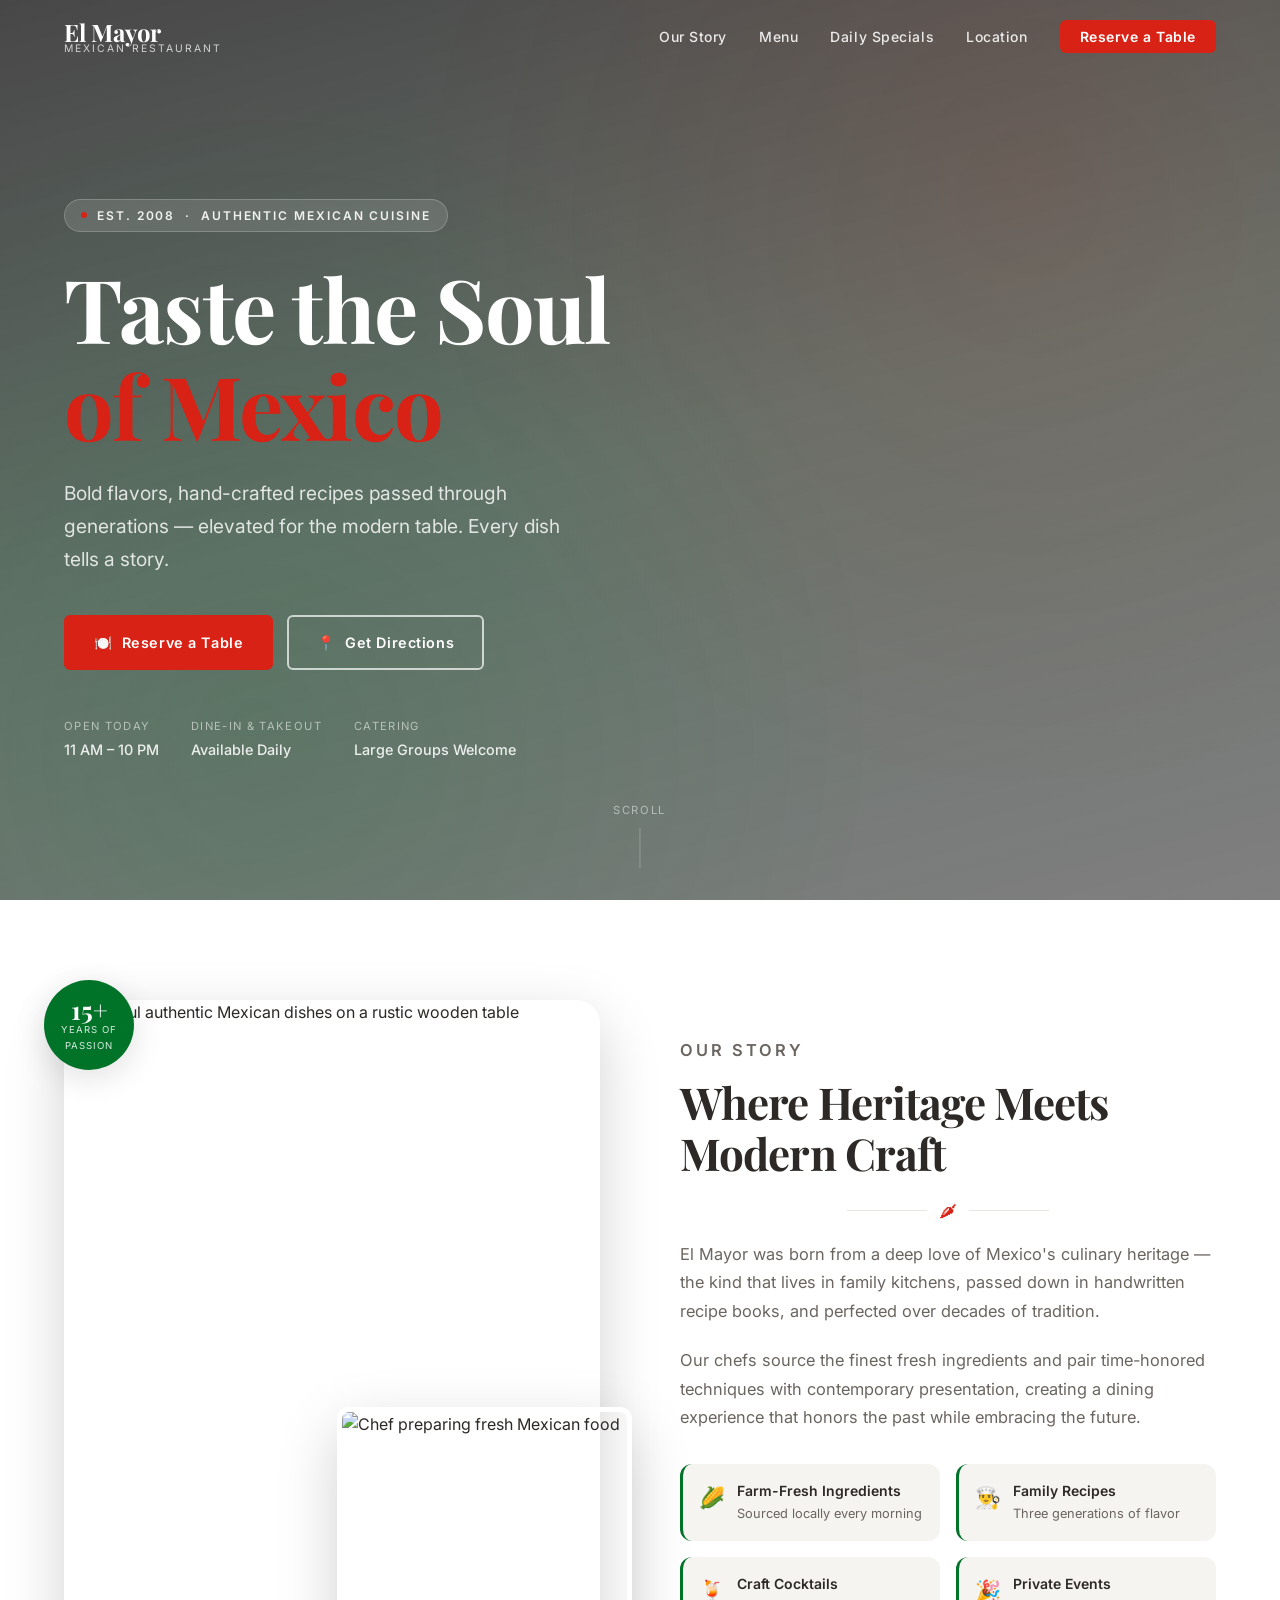
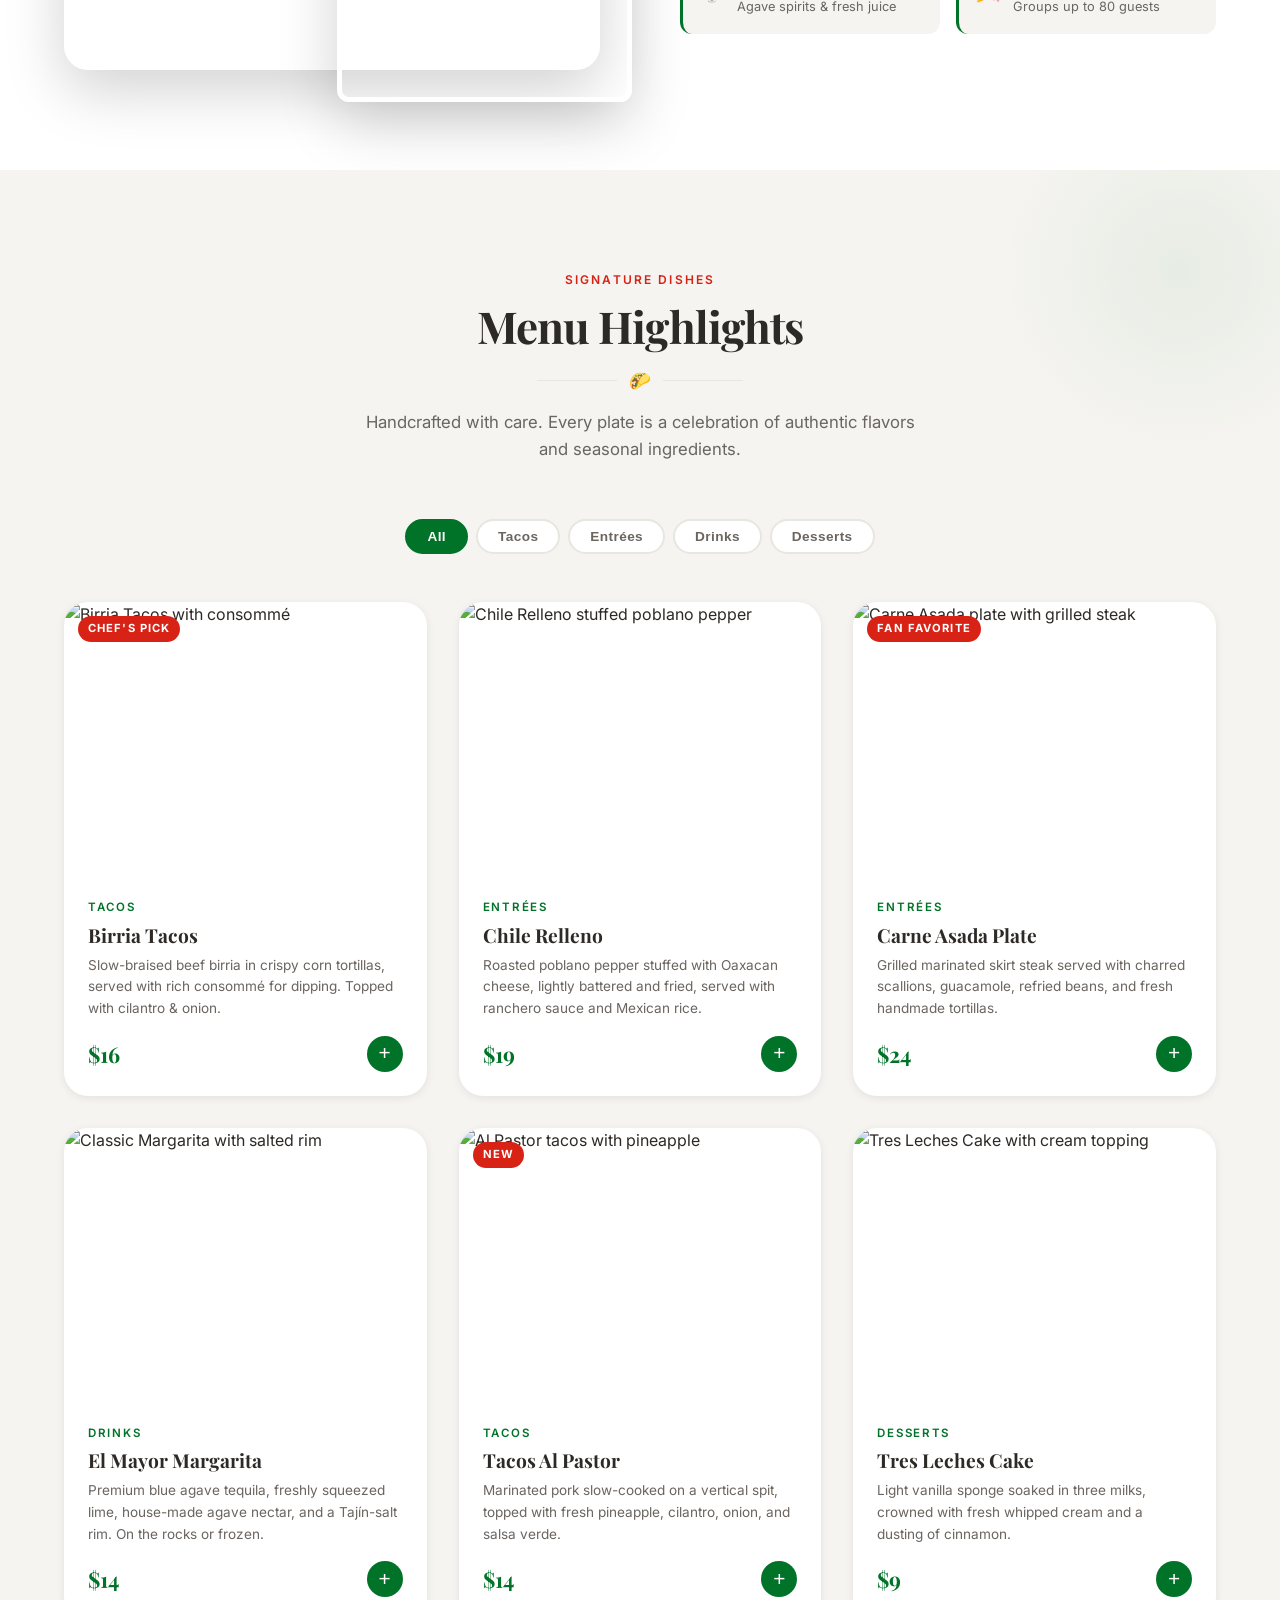
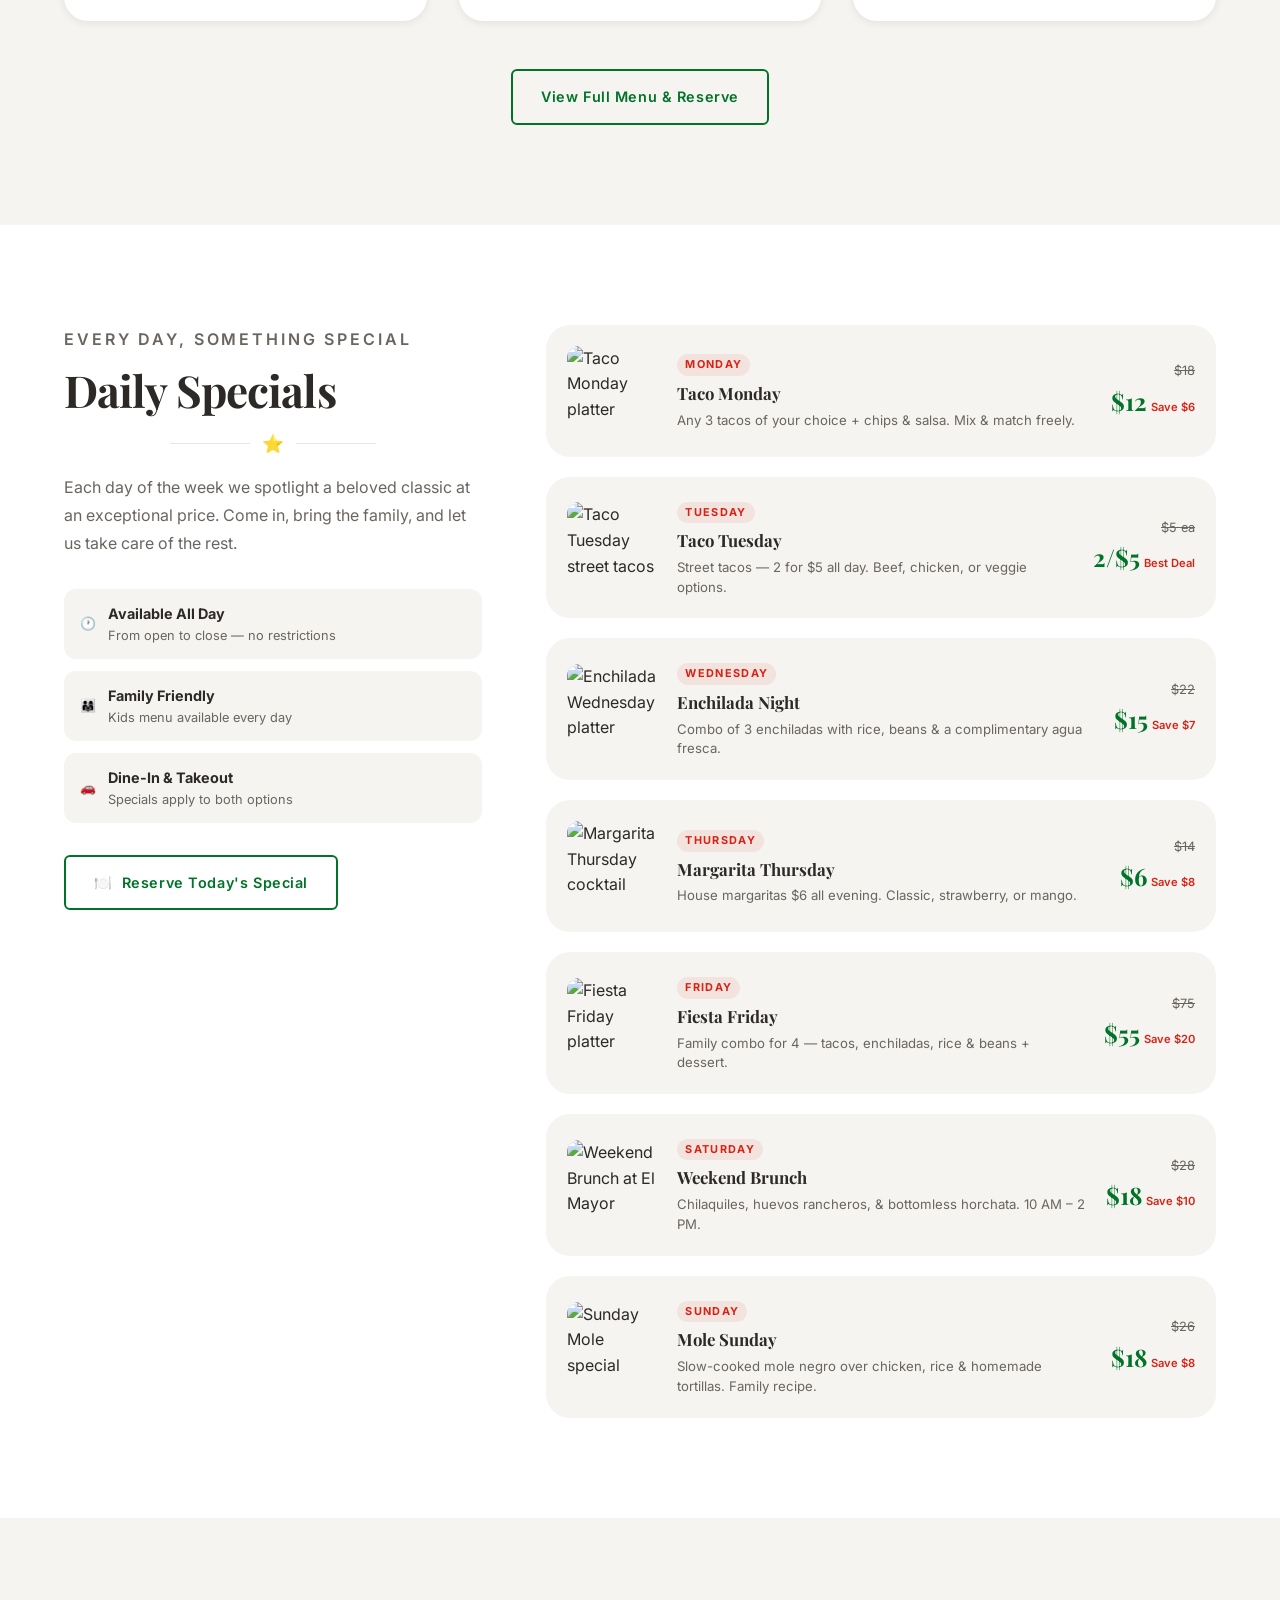
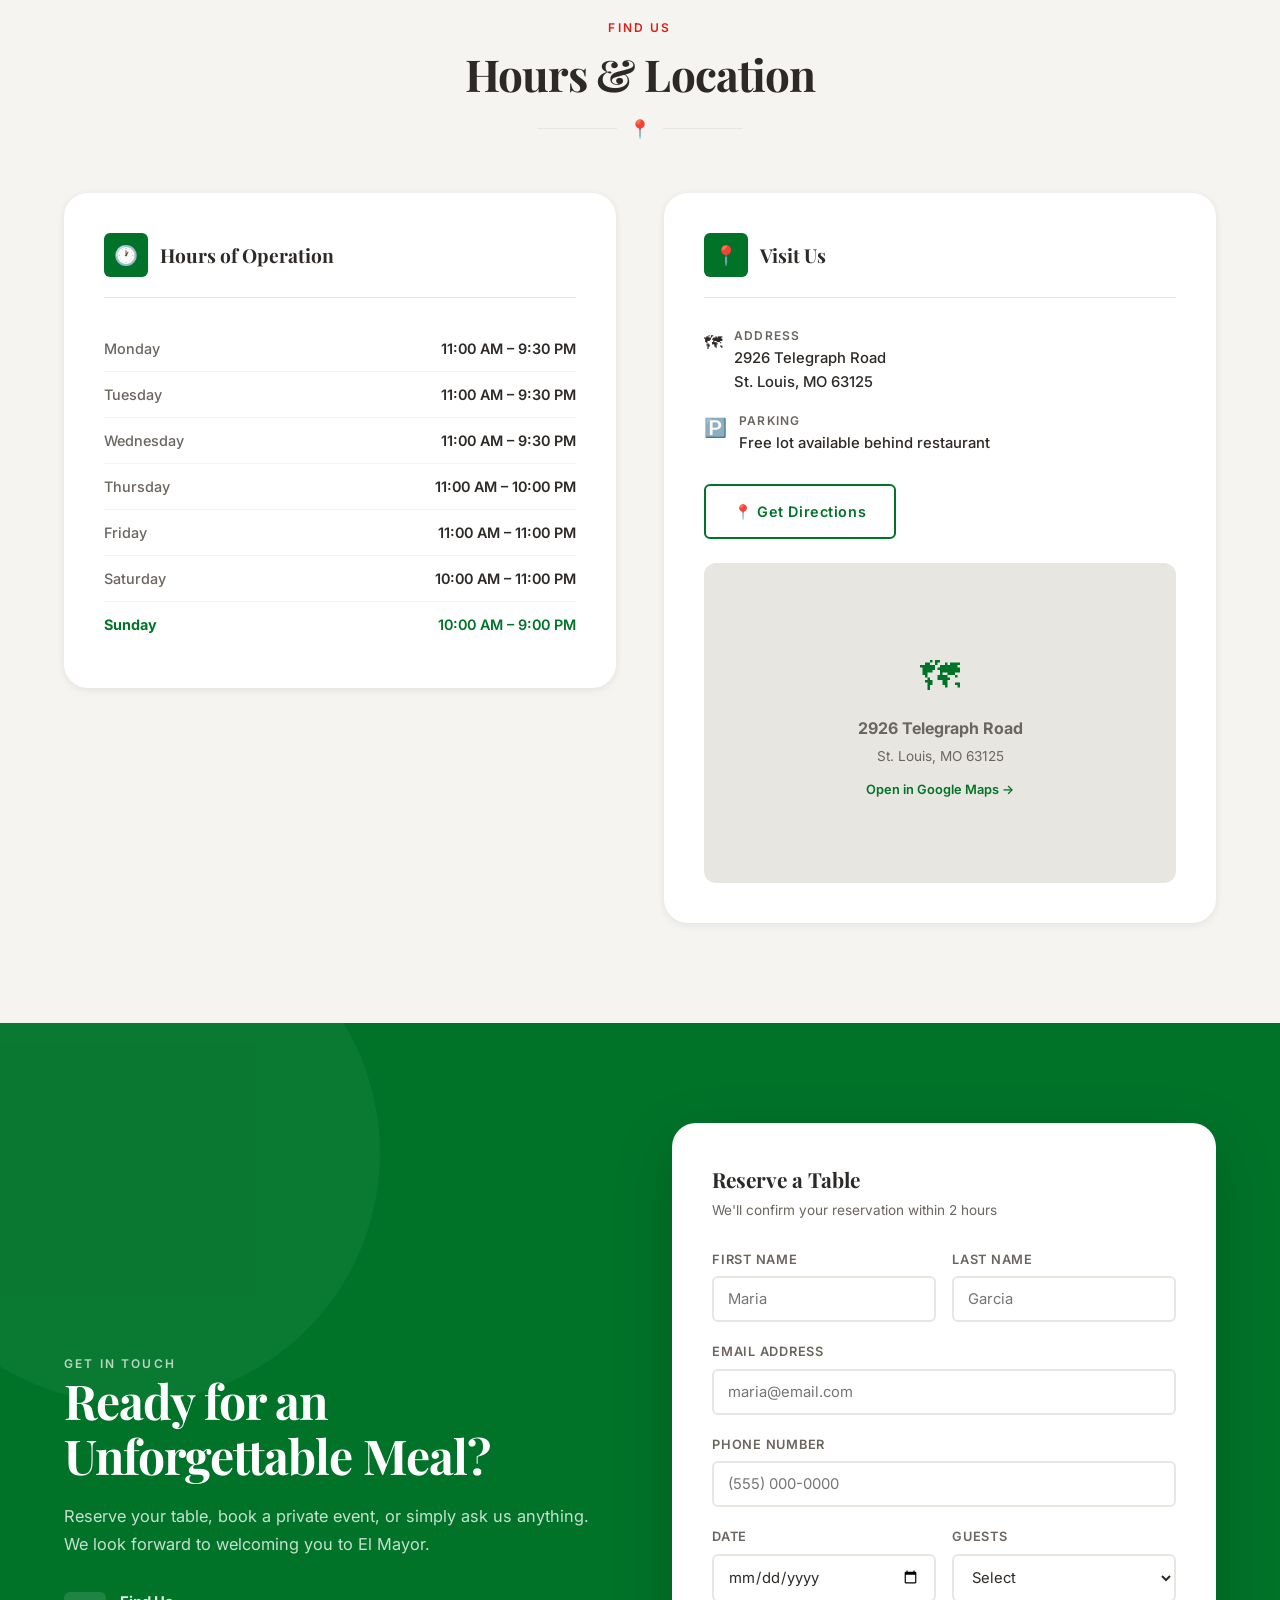
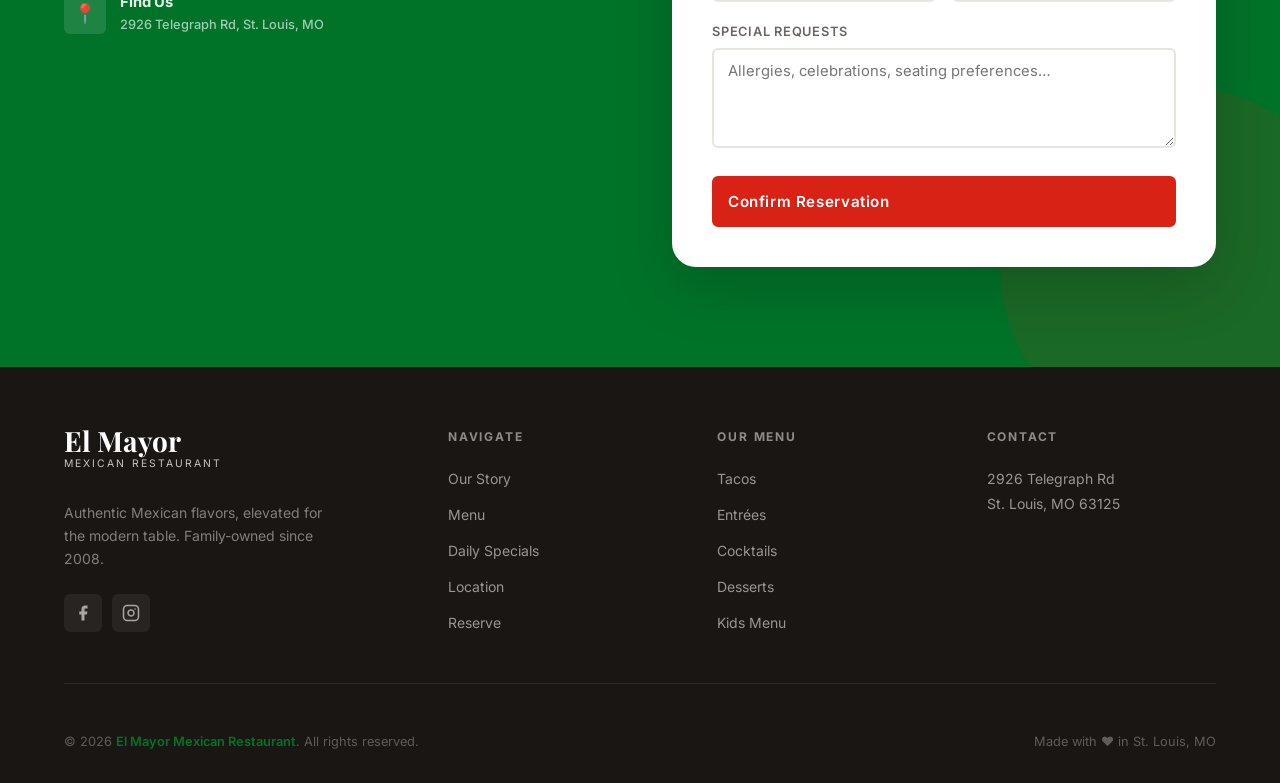
==== index.html @ ebabf1d1 "Update social icons, remove phone/email, update address to St. Louis Co-authored-by: oscararmando2 <" ====
<!DOCTYPE html>
<html lang="en">
<head>
  <meta charset="UTF-8" />
  <meta name="viewport" content="width=device-width, initial-scale=1.0" />
  <meta name="description" content="El Mayor Mexican Restaurant — Authentic Mexican cuisine with a premium, modern twist. Dine in or take out. Open daily in the heart of the community." />
  <meta name="theme-color" content="#007329" />

  <!-- Open Graph -->
  <meta property="og:title" content="El Mayor Mexican Restaurant" />
  <meta property="og:description" content="Premium authentic Mexican cuisine. Fresh ingredients, bold flavors, unforgettable experience." />
  <meta property="og:type" content="restaurant" />

  <title>El Mayor Mexican Restaurant | Premium Authentic Mexican Cuisine</title>

  <!-- Google Fonts -->
  <link rel="preconnect" href="https://fonts.googleapis.com" />
  <link rel="preconnect" href="https://fonts.gstatic.com" crossorigin />
  <link href="https://fonts.googleapis.com/css2?family=Playfair+Display:ital,wght@0,400;0,600;0,700;1,400&family=Inter:wght@400;500;600;700&display=swap" rel="stylesheet" />

  <!-- Styles -->
  <link rel="stylesheet" href="css/styles.css" />
</head>
<body>

  <!-- ════════════════════════════════════════
       NAVIGATION
  ════════════════════════════════════════ -->
  <nav id="navbar" role="navigation" aria-label="Main navigation">
    <div class="container">
      <div class="nav-inner">

        <a href="#hero" class="nav-logo" aria-label="El Mayor home">
          <span class="nav-logo-main">El Mayor</span>
          <span class="nav-logo-sub">Mexican Restaurant</span>
        </a>

        <ul class="nav-links" id="nav-links" role="list">
          <li><a href="#about">Our Story</a></li>
          <li><a href="#menu">Menu</a></li>
          <li><a href="#specials">Daily Specials</a></li>
          <li><a href="#location">Location</a></li>
          <li><a href="#contact" class="nav-cta">Reserve a Table</a></li>
        </ul>

        <button
          id="nav-toggle"
          class="nav-toggle"
          aria-label="Toggle navigation"
          aria-expanded="false"
          aria-controls="nav-links"
        >
          <span></span><span></span><span></span>
        </button>

      </div>
    </div>
  </nav>

  <!-- ════════════════════════════════════════
       HERO
  ════════════════════════════════════════ -->
  <section id="hero" aria-label="Hero">
    <div class="hero-bg" role="img" aria-label="Elegant Mexican restaurant dining scene"></div>

    <div class="container">
      <div class="hero-content">

        <div class="hero-eyebrow">
          <span class="hero-eyebrow-dot"></span>
          Est. 2008 &nbsp;·&nbsp; Authentic Mexican Cuisine
        </div>

        <h1 class="display-title hero-title">
          Taste the Soul<br />
          <span>of Mexico</span>
        </h1>

        <p class="hero-subtitle">
          Bold flavors, hand-crafted recipes passed through generations —
          elevated for the modern table. Every dish tells a story.
        </p>

        <div class="hero-actions">
          <a href="#contact" class="btn btn-primary">
            🍽️ &nbsp;Reserve a Table
          </a>
          <a href="https://maps.google.com/?q=2926+Telegraph+Road+St+Louis+MO+63125" target="_blank" rel="noopener" class="btn btn-secondary">
            📍 &nbsp;Get Directions
          </a>
        </div>

        <div class="hero-meta">
          <div class="hero-meta-item">
            <span class="hero-meta-label">Open Today</span>
            <span class="hero-meta-value">11 AM – 10 PM</span>
          </div>
          <div class="hero-meta-item">
            <span class="hero-meta-label">Dine-In &amp; Takeout</span>
            <span class="hero-meta-value">Available Daily</span>
          </div>
          <div class="hero-meta-item">
            <span class="hero-meta-label">Catering</span>
            <span class="hero-meta-value">Large Groups Welcome</span>
          </div>
        </div>

      </div>
    </div>

    <div class="hero-scroll" aria-hidden="true">
      <span>Scroll</span>
      <div class="hero-scroll-line"></div>
    </div>
  </section>

  <!-- ════════════════════════════════════════
       ABOUT
  ════════════════════════════════════════ -->
  <section id="about" aria-label="Our Story">
    <div class="container">
      <div class="about-grid">

        <!-- Visual -->
        <div class="about-visual reveal">
          <img
            src="https://images.unsplash.com/photo-1565299585323-38d6b0865b47?auto=format&fit=crop&w=800&q=80"
            alt="Colorful authentic Mexican dishes on a rustic wooden table"
            class="about-img-main"
            loading="lazy"
          />
          <img
            src="https://images.unsplash.com/photo-1551504734-5ee1c4a1479b?auto=format&fit=crop&w=400&q=80"
            alt="Chef preparing fresh Mexican food"
            class="about-img-accent"
            loading="lazy"
          />
          <div class="about-badge" aria-hidden="true">
            <span class="about-badge-num">15+</span>
            <span class="about-badge-text">Years of<br />Passion</span>
          </div>
        </div>

        <!-- Text -->
        <div class="about-text reveal reveal-delay-2">
          <p class="section-eyebrow">Our Story</p>
          <h2 class="section-title">Where Heritage Meets Modern Craft</h2>

          <div class="divider" aria-hidden="true">
            <span class="divider-icon">🌶</span>
          </div>

          <p>
            El Mayor was born from a deep love of Mexico's culinary heritage —
            the kind that lives in family kitchens, passed down in handwritten
            recipe books, and perfected over decades of tradition.
          </p>
          <p>
            Our chefs source the finest fresh ingredients and pair time-honored
            techniques with contemporary presentation, creating a dining
            experience that honors the past while embracing the future.
          </p>

          <div class="about-features">
            <div class="about-feature">
              <span class="about-feature-icon">🌽</span>
              <div>
                <div class="about-feature-title">Farm-Fresh Ingredients</div>
                <div class="about-feature-text">Sourced locally every morning</div>
              </div>
            </div>
            <div class="about-feature">
              <span class="about-feature-icon">👨‍🍳</span>
              <div>
                <div class="about-feature-title">Family Recipes</div>
                <div class="about-feature-text">Three generations of flavor</div>
              </div>
            </div>
            <div class="about-feature">
              <span class="about-feature-icon">🍹</span>
              <div>
                <div class="about-feature-title">Craft Cocktails</div>
                <div class="about-feature-text">Agave spirits &amp; fresh juice</div>
              </div>
            </div>
            <div class="about-feature">
              <span class="about-feature-icon">🎉</span>
              <div>
                <div class="about-feature-title">Private Events</div>
                <div class="about-feature-text">Groups up to 80 guests</div>
              </div>
            </div>
          </div>
        </div>

      </div>
    </div>
  </section>

  <!-- ════════════════════════════════════════
       MENU HIGHLIGHTS
  ════════════════════════════════════════ -->
  <section id="menu" aria-label="Menu Highlights">
    <div class="container">

      <div class="section-header reveal">
        <p class="section-eyebrow">Signature Dishes</p>
        <h2 class="section-title">Menu Highlights</h2>
        <div class="divider" aria-hidden="true"><span class="divider-icon">🌮</span></div>
        <p class="section-subtitle">
          Handcrafted with care. Every plate is a celebration of authentic flavors
          and seasonal ingredients.
        </p>
      </div>

      <!-- Category Tabs -->
      <div class="menu-tabs reveal reveal-delay-1" role="tablist" aria-label="Menu categories">
        <button class="menu-tab active" data-cat="all" role="tab" aria-selected="true">All</button>
        <button class="menu-tab" data-cat="tacos"    role="tab" aria-selected="false">Tacos</button>
        <button class="menu-tab" data-cat="entrees"  role="tab" aria-selected="false">Entrées</button>
        <button class="menu-tab" data-cat="drinks"   role="tab" aria-selected="false">Drinks</button>
        <button class="menu-tab" data-cat="desserts" role="tab" aria-selected="false">Desserts</button>
      </div>

      <!-- Menu Cards -->
      <div class="menu-grid">

        <!-- Card 1 -->
        <article class="menu-card reveal reveal-delay-1" data-category="tacos">
          <div class="menu-card-img-wrap">
            <img
              src="https://images.unsplash.com/photo-1565299585323-38d6b0865b47?auto=format&fit=crop&w=600&q=80"
              alt="Birria Tacos with consommé"
              class="menu-card-img"
              loading="lazy"
            />
            <span class="menu-card-tag">Chef's Pick</span>
          </div>
          <div class="menu-card-body">
            <p class="menu-card-category">Tacos</p>
            <h3 class="menu-card-name">Birria Tacos</h3>
            <p class="menu-card-desc">Slow-braised beef birria in crispy corn tortillas, served with rich consommé for dipping. Topped with cilantro &amp; onion.</p>
            <div class="menu-card-footer">
              <span class="menu-card-price">$16</span>
              <button class="menu-card-add" aria-label="Add Birria Tacos to order">+</button>
            </div>
          </div>
        </article>

        <!-- Card 2 -->
        <article class="menu-card reveal reveal-delay-2" data-category="entrees">
          <div class="menu-card-img-wrap">
            <img
              src="https://images.unsplash.com/photo-1512838243191-e81168acc60a?auto=format&fit=crop&w=600&q=80"
              alt="Chile Relleno stuffed poblano pepper"
              class="menu-card-img"
              loading="lazy"
            />
          </div>
          <div class="menu-card-body">
            <p class="menu-card-category">Entrées</p>
            <h3 class="menu-card-name">Chile Relleno</h3>
            <p class="menu-card-desc">Roasted poblano pepper stuffed with Oaxacan cheese, lightly battered and fried, served with ranchero sauce and Mexican rice.</p>
            <div class="menu-card-footer">
              <span class="menu-card-price">$19</span>
              <button class="menu-card-add" aria-label="Add Chile Relleno to order">+</button>
            </div>
          </div>
        </article>

        <!-- Card 3 -->
        <article class="menu-card reveal reveal-delay-3" data-category="entrees">
          <div class="menu-card-img-wrap">
            <img
              src="https://images.unsplash.com/photo-1551504734-5ee1c4a1479b?auto=format&fit=crop&w=600&q=80"
              alt="Carne Asada plate with grilled steak"
              class="menu-card-img"
              loading="lazy"
            />
            <span class="menu-card-tag">Fan Favorite</span>
          </div>
          <div class="menu-card-body">
            <p class="menu-card-category">Entrées</p>
            <h3 class="menu-card-name">Carne Asada Plate</h3>
            <p class="menu-card-desc">Grilled marinated skirt steak served with charred scallions, guacamole, refried beans, and fresh handmade tortillas.</p>
            <div class="menu-card-footer">
              <span class="menu-card-price">$24</span>
              <button class="menu-card-add" aria-label="Add Carne Asada Plate to order">+</button>
            </div>
          </div>
        </article>

        <!-- Card 4 -->
        <article class="menu-card reveal reveal-delay-1" data-category="drinks">
          <div class="menu-card-img-wrap">
            <img
              src="https://images.unsplash.com/photo-1556679343-c7306c1976bc?auto=format&fit=crop&w=600&q=80"
              alt="Classic Margarita with salted rim"
              class="menu-card-img"
              loading="lazy"
            />
          </div>
          <div class="menu-card-body">
            <p class="menu-card-category">Drinks</p>
            <h3 class="menu-card-name">El Mayor Margarita</h3>
            <p class="menu-card-desc">Premium blue agave tequila, freshly squeezed lime, house-made agave nectar, and a Tajín-salt rim. On the rocks or frozen.</p>
            <div class="menu-card-footer">
              <span class="menu-card-price">$14</span>
              <button class="menu-card-add" aria-label="Add El Mayor Margarita to order">+</button>
            </div>
          </div>
        </article>

        <!-- Card 5 -->
        <article class="menu-card reveal reveal-delay-2" data-category="tacos">
          <div class="menu-card-img-wrap">
            <img
              src="https://images.unsplash.com/photo-1611250188496-e966043a0629?auto=format&fit=crop&w=600&q=80"
              alt="Al Pastor tacos with pineapple"
              class="menu-card-img"
              loading="lazy"
            />
            <span class="menu-card-tag">New</span>
          </div>
          <div class="menu-card-body">
            <p class="menu-card-category">Tacos</p>
            <h3 class="menu-card-name">Tacos Al Pastor</h3>
            <p class="menu-card-desc">Marinated pork slow-cooked on a vertical spit, topped with fresh pineapple, cilantro, onion, and salsa verde.</p>
            <div class="menu-card-footer">
              <span class="menu-card-price">$14</span>
              <button class="menu-card-add" aria-label="Add Tacos Al Pastor to order">+</button>
            </div>
          </div>
        </article>

        <!-- Card 6 -->
        <article class="menu-card reveal reveal-delay-3" data-category="desserts">
          <div class="menu-card-img-wrap">
            <img
              src="https://images.unsplash.com/photo-1624300629298-e9de39c13be5?auto=format&fit=crop&w=600&q=80"
              alt="Tres Leches Cake with cream topping"
              class="menu-card-img"
              loading="lazy"
            />
          </div>
          <div class="menu-card-body">
            <p class="menu-card-category">Desserts</p>
            <h3 class="menu-card-name">Tres Leches Cake</h3>
            <p class="menu-card-desc">Light vanilla sponge soaked in three milks, crowned with fresh whipped cream and a dusting of cinnamon.</p>
            <div class="menu-card-footer">
              <span class="menu-card-price">$9</span>
              <button class="menu-card-add" aria-label="Add Tres Leches Cake to order">+</button>
            </div>
          </div>
        </article>

      </div><!-- /.menu-grid -->

      <div class="menu-cta reveal">
        <a href="#contact" class="btn btn-outline-green">View Full Menu &amp; Reserve</a>
      </div>

    </div>
  </section>

  <!-- ════════════════════════════════════════
       DAILY SPECIALS
  ════════════════════════════════════════ -->
  <section id="specials" aria-label="Daily Specials">
    <div class="container">

      <div class="specials-layout">

        <!-- Left info block -->
        <div class="specials-info reveal">
          <p class="section-eyebrow">Every Day, Something Special</p>
          <h2 class="section-title">Daily Specials</h2>

          <div class="divider" aria-hidden="true">
            <span class="divider-icon">⭐</span>
          </div>

          <p>
            Each day of the week we spotlight a beloved classic at an exceptional
            price. Come in, bring the family, and let us take care of the rest.
          </p>

          <div class="specials-badge-group">
            <div class="specials-badge">
              <span class="specials-badge-icon">🕐</span>
              <div>
                <strong>Available All Day</strong>
                <span>From open to close — no restrictions</span>
              </div>
            </div>
            <div class="specials-badge">
              <span class="specials-badge-icon">👨‍👩‍👧</span>
              <div>
                <strong>Family Friendly</strong>
                <span>Kids menu available every day</span>
              </div>
            </div>
            <div class="specials-badge">
              <span class="specials-badge-icon">🚗</span>
              <div>
                <strong>Dine-In &amp; Takeout</strong>
                <span>Specials apply to both options</span>
              </div>
            </div>
          </div>

          <a href="#contact" class="btn btn-outline-green">
            🍽️ &nbsp;Reserve Today's Special
          </a>
        </div>

        <!-- Right specials list -->
        <div class="specials-list reveal reveal-delay-2">

          <article class="special-item" data-day="monday">
            <img
              src="https://images.unsplash.com/photo-1565299585323-38d6b0865b47?auto=format&fit=crop&w=200&q=70"
              alt="Taco Monday platter"
              class="special-item-img"
              loading="lazy"
            />
            <div>
              <span class="special-day">Monday</span>
              <h3 class="special-name">Taco Monday</h3>
              <p class="special-desc">Any 3 tacos of your choice + chips & salsa. Mix &amp; match freely.</p>
            </div>
            <div class="special-price-block">
              <span class="special-original">$18</span>
              <span class="special-price">$12</span>
              <span class="special-savings">Save $6</span>
            </div>
          </article>

          <article class="special-item" data-day="tuesday">
            <img
              src="https://images.unsplash.com/photo-1551504734-5ee1c4a1479b?auto=format&fit=crop&w=200&q=70"
              alt="Taco Tuesday street tacos"
              class="special-item-img"
              loading="lazy"
            />
            <div>
              <span class="special-day">Tuesday</span>
              <h3 class="special-name">Taco Tuesday</h3>
              <p class="special-desc">Street tacos — 2 for $5 all day. Beef, chicken, or veggie options.</p>
            </div>
            <div class="special-price-block">
              <span class="special-original">$5 ea</span>
              <span class="special-price">2/$5</span>
              <span class="special-savings">Best Deal</span>
            </div>
          </article>

          <article class="special-item" data-day="wednesday">
            <img
              src="https://images.unsplash.com/photo-1512838243191-e81168acc60a?auto=format&fit=crop&w=200&q=70"
              alt="Enchilada Wednesday platter"
              class="special-item-img"
              loading="lazy"
            />
            <div>
              <span class="special-day">Wednesday</span>
              <h3 class="special-name">Enchilada Night</h3>
              <p class="special-desc">Combo of 3 enchiladas with rice, beans &amp; a complimentary agua fresca.</p>
            </div>
            <div class="special-price-block">
              <span class="special-original">$22</span>
              <span class="special-price">$15</span>
              <span class="special-savings">Save $7</span>
            </div>
          </article>

          <article class="special-item" data-day="thursday">
            <img
              src="https://images.unsplash.com/photo-1556679343-c7306c1976bc?auto=format&fit=crop&w=200&q=70"
              alt="Margarita Thursday cocktail"
              class="special-item-img"
              loading="lazy"
            />
            <div>
              <span class="special-day">Thursday</span>
              <h3 class="special-name">Margarita Thursday</h3>
              <p class="special-desc">House margaritas $6 all evening. Classic, strawberry, or mango.</p>
            </div>
            <div class="special-price-block">
              <span class="special-original">$14</span>
              <span class="special-price">$6</span>
              <span class="special-savings">Save $8</span>
            </div>
          </article>

          <article class="special-item" data-day="friday">
            <img
              src="https://images.unsplash.com/photo-1611250188496-e966043a0629?auto=format&fit=crop&w=200&q=70"
              alt="Fiesta Friday platter"
              class="special-item-img"
              loading="lazy"
            />
            <div>
              <span class="special-day">Friday</span>
              <h3 class="special-name">Fiesta Friday</h3>
              <p class="special-desc">Family combo for 4 — tacos, enchiladas, rice &amp; beans + dessert.</p>
            </div>
            <div class="special-price-block">
              <span class="special-original">$75</span>
              <span class="special-price">$55</span>
              <span class="special-savings">Save $20</span>
            </div>
          </article>

          <article class="special-item" data-day="saturday">
            <img
              src="https://images.unsplash.com/photo-1624300629298-e9de39c13be5?auto=format&fit=crop&w=200&q=70"
              alt="Weekend Brunch at El Mayor"
              class="special-item-img"
              loading="lazy"
            />
            <div>
              <span class="special-day">Saturday</span>
              <h3 class="special-name">Weekend Brunch</h3>
              <p class="special-desc">Chilaquiles, huevos rancheros, &amp; bottomless horchata. 10 AM – 2 PM.</p>
            </div>
            <div class="special-price-block">
              <span class="special-original">$28</span>
              <span class="special-price">$18</span>
              <span class="special-savings">Save $10</span>
            </div>
          </article>

          <article class="special-item" data-day="sunday">
            <img
              src="https://images.unsplash.com/photo-1565299585323-38d6b0865b47?auto=format&fit=crop&w=200&q=70"
              alt="Sunday Mole special"
              class="special-item-img"
              loading="lazy"
            />
            <div>
              <span class="special-day">Sunday</span>
              <h3 class="special-name">Mole Sunday</h3>
              <p class="special-desc">Slow-cooked mole negro over chicken, rice &amp; homemade tortillas. Family recipe.</p>
            </div>
            <div class="special-price-block">
              <span class="special-original">$26</span>
              <span class="special-price">$18</span>
              <span class="special-savings">Save $8</span>
            </div>
          </article>

        </div><!-- /.specials-list -->

      </div><!-- /.specials-layout -->

    </div>
  </section>

  <!-- ════════════════════════════════════════
       HOURS & LOCATION
  ════════════════════════════════════════ -->
  <section id="location" aria-label="Hours and Location">
    <div class="container">

      <div class="section-header reveal">
        <p class="section-eyebrow">Find Us</p>
        <h2 class="section-title">Hours &amp; Location</h2>
        <div class="divider" aria-hidden="true"><span class="divider-icon">📍</span></div>
      </div>

      <div class="location-grid">

        <!-- Hours card -->
        <div class="location-card reveal">
          <div class="location-card-header">
            <div class="location-card-icon" aria-hidden="true">🕐</div>
            <h3 class="location-card-title">Hours of Operation</h3>
          </div>

          <ul class="hours-list" aria-label="Weekly hours">
            <li class="hours-row" data-day="monday">
              <span class="hours-day">Monday</span>
              <span class="hours-time">11:00 AM – 9:30 PM</span>
            </li>
            <li class="hours-row" data-day="tuesday">
              <span class="hours-day">Tuesday</span>
              <span class="hours-time">11:00 AM – 9:30 PM</span>
            </li>
            <li class="hours-row" data-day="wednesday">
              <span class="hours-day">Wednesday</span>
              <span class="hours-time">11:00 AM – 9:30 PM</span>
            </li>
            <li class="hours-row" data-day="thursday">
              <span class="hours-day">Thursday</span>
              <span class="hours-time">11:00 AM – 10:00 PM</span>
            </li>
            <li class="hours-row" data-day="friday">
              <span class="hours-day">Friday</span>
              <span class="hours-time">11:00 AM – 11:00 PM</span>
            </li>
            <li class="hours-row" data-day="saturday">
              <span class="hours-day">Saturday</span>
              <span class="hours-time">10:00 AM – 11:00 PM</span>
            </li>
            <li class="hours-row" data-day="sunday">
              <span class="hours-day">Sunday</span>
              <span class="hours-time">10:00 AM – 9:00 PM</span>
            </li>
          </ul>
        </div>

        <!-- Location / Contact info card -->
        <div class="location-card reveal reveal-delay-2">
          <div class="location-card-header">
            <div class="location-card-icon" aria-hidden="true">📍</div>
            <h3 class="location-card-title">Visit Us</h3>
          </div>

          <div class="location-address">
            <div class="location-detail">
              <span class="location-detail-icon" aria-hidden="true">🗺</span>
              <div>
                <p class="location-detail-label">Address</p>
                <p class="location-detail-value">2926 Telegraph Road<br />St. Louis, MO 63125</p>
              </div>
            </div>
            <div class="location-detail">
              <span class="location-detail-icon" aria-hidden="true">🅿️</span>
              <div>
                <p class="location-detail-label">Parking</p>
                <p class="location-detail-value">Free lot available behind restaurant</p>
              </div>
            </div>
          </div>

          <div class="location-actions">
            <a
              href="https://maps.google.com/?q=2926+Telegraph+Road+St+Louis+MO+63125"
              target="_blank"
              rel="noopener"
              class="btn btn-outline-green"
            >
              📍 Get Directions
            </a>
          </div>

          <!-- Map placeholder -->
          <div class="map-embed" aria-label="Map showing restaurant location">
            <div class="map-placeholder">
              <div class="map-placeholder-icon" aria-hidden="true">🗺</div>
              <p><strong>2926 Telegraph Road</strong></p>
              <p style="font-size:.85rem;color:#6b6560;margin-top:4px">St. Louis, MO 63125</p>
              <a
                href="https://maps.google.com/?q=2926+Telegraph+Road+St+Louis+MO+63125"
                target="_blank"
                rel="noopener"
                style="display:inline-block;margin-top:12px;font-size:.8rem;color:#007329;font-weight:600;"
              >Open in Google Maps →</a>
            </div>
          </div>

        </div><!-- /location card -->

      </div><!-- /location-grid -->

    </div>
  </section>

  <!-- ════════════════════════════════════════
       CONTACT / CTA
  ════════════════════════════════════════ -->
  <section id="contact" aria-label="Contact and Reservations">
    <div class="container">
      <div class="contact-inner">

        <!-- Text + channels -->
        <div class="contact-text reveal">
          <p class="section-eyebrow">Get in Touch</p>
          <h2 class="contact-title">
            Ready for an<br />Unforgettable Meal?
          </h2>
          <p class="contact-desc">
            Reserve your table, book a private event, or simply ask us anything.
            We look forward to welcoming you to El Mayor.
          </p>

          <div class="contact-channels">
            <a href="https://maps.google.com/?q=2926+Telegraph+Road+St+Louis+MO+63125" target="_blank" rel="noopener" class="contact-channel">
              <div class="contact-channel-icon" aria-hidden="true">📍</div>
              <div>
                <strong>Find Us</strong>
                <span style="display:block;font-size:.8rem;opacity:.7;">2926 Telegraph Rd, St. Louis, MO</span>
              </div>
            </a>
          </div>
        </div>

        <!-- Form card -->
        <div class="contact-form-card reveal reveal-delay-2">
          <h3 class="contact-form-title">Reserve a Table</h3>
          <p class="contact-form-subtitle">We'll confirm your reservation within 2 hours</p>

          <form id="contact-form" novalidate>
            <div class="form-row">
              <div class="form-group">
                <label for="f-name" class="form-label">First Name</label>
                <input type="text" id="f-name" name="first_name" class="form-input" placeholder="Maria" required autocomplete="given-name" />
              </div>
              <div class="form-group">
                <label for="f-last" class="form-label">Last Name</label>
                <input type="text" id="f-last" name="last_name" class="form-input" placeholder="Garcia" required autocomplete="family-name" />
              </div>
            </div>

            <div class="form-group">
              <label for="f-email" class="form-label">Email Address</label>
              <input type="email" id="f-email" name="email" class="form-input" placeholder="maria@email.com" required autocomplete="email" />
            </div>

            <div class="form-group">
              <label for="f-phone" class="form-label">Phone Number</label>
              <input type="tel" id="f-phone" name="phone" class="form-input" placeholder="(555) 000-0000" autocomplete="tel" />
            </div>

            <div class="form-row">
              <div class="form-group">
                <label for="f-date" class="form-label">Date</label>
                <input type="date" id="f-date" name="date" class="form-input" required />
              </div>
              <div class="form-group">
                <label for="f-guests" class="form-label">Guests</label>
                <select id="f-guests" name="guests" class="form-select" required>
                  <option value="">Select</option>
                  <option value="1">1 Guest</option>
                  <option value="2">2 Guests</option>
                  <option value="3">3 Guests</option>
                  <option value="4">4 Guests</option>
                  <option value="5">5 Guests</option>
                  <option value="6">6 Guests</option>
                  <option value="7+">7+ Guests</option>
                </select>
              </div>
            </div>

            <div class="form-group">
              <label for="f-msg" class="form-label">Special Requests</label>
              <textarea id="f-msg" name="message" class="form-textarea" placeholder="Allergies, celebrations, seating preferences…"></textarea>
            </div>

            <button type="submit" class="btn btn-primary form-submit">
              Confirm Reservation
            </button>
          </form>
        </div>

      </div>
    </div>
  </section>

  <!-- ════════════════════════════════════════
       FOOTER
  ════════════════════════════════════════ -->
  <footer role="contentinfo">
    <div class="container">

      <div class="footer-grid">

        <!-- Brand -->
        <div class="footer-brand">
          <div class="nav-logo" style="margin-bottom:1rem;">
            <span class="nav-logo-main">El Mayor</span>
            <span class="nav-logo-sub">Mexican Restaurant</span>
          </div>
          <p class="footer-tagline">
            Authentic Mexican flavors, elevated for the modern table.
            Family-owned since 2008.
          </p>
          <div class="footer-social" aria-label="Social media links">
            <a href="https://www.facebook.com/profile.php?id=100089902998453&locale=es_ES" class="social-btn" aria-label="Facebook" target="_blank" rel="noopener">
              <svg xmlns="http://www.w3.org/2000/svg" width="18" height="18" viewBox="0 0 24 24" fill="currentColor" aria-hidden="true"><path d="M18 2h-3a5 5 0 0 0-5 5v3H7v4h3v8h4v-8h3l1-4h-4V7a1 1 0 0 1 1-1h3z"/></svg>
            </a>
            <a href="#" class="social-btn" aria-label="Instagram" rel="noopener">
              <svg xmlns="http://www.w3.org/2000/svg" width="18" height="18" viewBox="0 0 24 24" fill="none" stroke="currentColor" stroke-width="2" stroke-linecap="round" stroke-linejoin="round" aria-hidden="true"><rect x="2" y="2" width="20" height="20" rx="5" ry="5"/><path d="M16 11.37A4 4 0 1 1 12.63 8 4 4 0 0 1 16 11.37z"/><line x1="17.5" y1="6.5" x2="17.51" y2="6.5"/></svg>
            </a>
          </div>
        </div>

        <!-- Navigate -->
        <div>
          <p class="footer-col-title">Navigate</p>
          <ul class="footer-links" role="list">
            <li><a href="#about">Our Story</a></li>
            <li><a href="#menu">Menu</a></li>
            <li><a href="#specials">Daily Specials</a></li>
            <li><a href="#location">Location</a></li>
            <li><a href="#contact">Reserve</a></li>
          </ul>
        </div>

        <!-- Menu -->
        <div>
          <p class="footer-col-title">Our Menu</p>
          <ul class="footer-links" role="list">
            <li><a href="#menu">Tacos</a></li>
            <li><a href="#menu">Entrées</a></li>
            <li><a href="#menu">Cocktails</a></li>
            <li><a href="#menu">Desserts</a></li>
            <li><a href="#menu">Kids Menu</a></li>
          </ul>
        </div>

        <!-- Contact -->
        <div>
          <p class="footer-col-title">Contact</p>
          <ul class="footer-links" role="list">
            <li><a href="#location">2926 Telegraph Rd<br />St. Louis, MO 63125</a></li>
          </ul>
        </div>

      </div><!-- /footer-grid -->

      <div class="footer-bottom">
        <p class="footer-copy">
          &copy; 2026 <span class="footer-green">El Mayor Mexican Restaurant</span>.
          All rights reserved.
        </p>
        <p class="footer-copy">
          Made with ❤️ in St. Louis, MO
        </p>
      </div>

    </div>
  </footer>

  <!-- Back to top -->
  <button id="back-to-top" aria-label="Scroll back to top">↑</button>

  <!-- Scripts -->
  <script src="js/main.js" defer></script>

</body>
</html>
---- css/styles.css ----
/* ============================================================
   EL MAYOR MEXICAN RESTAURANT — Premium Website Styles
   Brand Colors: Green #007329 | White #FFFFFF | Red #D82215
   ============================================================ */

/* ─── Reset & Base ─────────────────────────────────────────── */
*, *::before, *::after {
  box-sizing: border-box;
  margin: 0;
  padding: 0;
}

:root {
  --green:   #007329;
  --green-dk:#005a1e;
  --green-lt:#00892f;
  --white:   #FFFFFF;
  --red:     #D82215;
  --red-dk:  #b51c11;
  --off-white:#faf9f6;
  --gray-100:#f5f4f0;
  --gray-200:#e8e6e0;
  --gray-600:#6b6560;
  --gray-800:#2d2926;
  --black:   #1a1614;

  --font-display: 'Playfair Display', 'Georgia', serif;
  --font-body:    'Inter', 'Helvetica Neue', Arial, sans-serif;

  --radius-sm:  6px;
  --radius-md:  12px;
  --radius-lg:  24px;
  --shadow-sm:  0 2px 8px rgba(0,0,0,.08);
  --shadow-md:  0 8px 32px rgba(0,0,0,.12);
  --shadow-lg:  0 20px 60px rgba(0,0,0,.18);
  --transition: 0.3s cubic-bezier(.4,0,.2,1);
}

html {
  scroll-behavior: smooth;
  font-size: 16px;
}

body {
  font-family: var(--font-body);
  background-color: var(--white);
  color: var(--gray-800);
  line-height: 1.6;
  -webkit-font-smoothing: antialiased;
  overflow-x: hidden;
}

img {
  display: block;
  max-width: 100%;
  height: auto;
}

a {
  text-decoration: none;
  color: inherit;
}

ul {
  list-style: none;
}

/* ─── Typography ────────────────────────────────────────────── */
.display-title {
  font-family: var(--font-display);
  font-weight: 700;
  letter-spacing: -0.02em;
  line-height: 1.1;
}

.section-eyebrow {
  font-family: var(--font-body);
  font-size: 0.75rem;
  font-weight: 600;
  letter-spacing: 0.18em;
  text-transform: uppercase;
  color: var(--red);
}

.section-title {
  font-family: var(--font-display);
  font-size: clamp(1.75rem, 4vw, 2.75rem);
  font-weight: 700;
  color: var(--gray-800);
  line-height: 1.15;
  letter-spacing: -0.02em;
}

.section-subtitle {
  font-size: 1.05rem;
  color: var(--gray-600);
  max-width: 560px;
}

/* ─── Layout Utilities ──────────────────────────────────────── */
.container {
  width: 100%;
  max-width: 1200px;
  margin: 0 auto;
  padding: 0 24px;
}

.section-header {
  text-align: center;
  margin-bottom: 3.5rem;
}

.section-header .section-eyebrow {
  margin-bottom: 0.75rem;
}

.section-header .section-title {
  margin-bottom: 1rem;
}

.section-header .section-subtitle {
  margin: 0 auto;
}

/* ─── Decorative Divider ────────────────────────────────────── */
.divider {
  display: flex;
  align-items: center;
  gap: 12px;
  justify-content: center;
  margin: 1.25rem 0;
}

.divider::before,
.divider::after {
  content: '';
  flex: 1;
  height: 1px;
  background: var(--gray-200);
  max-width: 80px;
}

.divider-icon {
  color: var(--red);
  font-size: 1.1rem;
  line-height: 1;
}

/* ─── Buttons ───────────────────────────────────────────────── */
.btn {
  display: inline-flex;
  align-items: center;
  gap: 8px;
  padding: 14px 28px;
  border-radius: var(--radius-sm);
  font-family: var(--font-body);
  font-size: 0.9rem;
  font-weight: 600;
  letter-spacing: 0.04em;
  cursor: pointer;
  border: 2px solid transparent;
  transition: all var(--transition);
  white-space: nowrap;
}

.btn-primary {
  background: var(--red);
  color: var(--white);
  border-color: var(--red);
}

.btn-primary:hover {
  background: var(--red-dk);
  border-color: var(--red-dk);
  transform: translateY(-2px);
  box-shadow: 0 8px 24px rgba(216,34,21,.35);
}

.btn-secondary {
  background: transparent;
  color: var(--white);
  border-color: rgba(255,255,255,.7);
}

.btn-secondary:hover {
  background: rgba(255,255,255,.12);
  border-color: var(--white);
  transform: translateY(-2px);
}

.btn-outline-green {
  background: transparent;
  color: var(--green);
  border-color: var(--green);
}

.btn-outline-green:hover {
  background: var(--green);
  color: var(--white);
  transform: translateY(-2px);
  box-shadow: 0 8px 24px rgba(0,115,41,.25);
}

/* ─── Navigation ────────────────────────────────────────────── */
#navbar {
  position: fixed;
  top: 0;
  left: 0;
  right: 0;
  z-index: 1000;
  padding: 20px 0;
  transition: all var(--transition);
}

#navbar.scrolled {
  background: rgba(255,255,255,.97);
  backdrop-filter: blur(12px);
  padding: 12px 0;
  box-shadow: 0 2px 20px rgba(0,0,0,.08);
}

.nav-inner {
  display: flex;
  align-items: center;
  justify-content: space-between;
}

.nav-logo {
  display: flex;
  flex-direction: column;
  line-height: 1;
}

.nav-logo-main {
  font-family: var(--font-display);
  font-size: 1.5rem;
  font-weight: 700;
  color: var(--white);
  transition: color var(--transition);
  letter-spacing: -0.01em;
}

.nav-logo-sub {
  font-size: 0.65rem;
  letter-spacing: 0.2em;
  text-transform: uppercase;
  color: rgba(255,255,255,.75);
  transition: color var(--transition);
}

#navbar.scrolled .nav-logo-main { color: var(--green); }
#navbar.scrolled .nav-logo-sub  { color: var(--gray-600); }

.nav-links {
  display: flex;
  align-items: center;
  gap: 2rem;
}

.nav-links a {
  font-size: 0.875rem;
  font-weight: 500;
  color: rgba(255,255,255,.88);
  letter-spacing: 0.04em;
  transition: color var(--transition);
  position: relative;
}

.nav-links a::after {
  content: '';
  position: absolute;
  bottom: -3px;
  left: 0;
  width: 0;
  height: 2px;
  background: var(--red);
  transition: width var(--transition);
}

.nav-links a:hover { color: var(--white); }
.nav-links a:hover::after { width: 100%; }

#navbar.scrolled .nav-links a { color: var(--gray-800); }
#navbar.scrolled .nav-links a:hover { color: var(--green); }

.nav-cta {
  background: var(--red) !important;
  color: var(--white) !important;
  padding: 8px 20px;
  border-radius: var(--radius-sm);
  font-weight: 600 !important;
}

.nav-cta::after { display: none !important; }
.nav-cta:hover { background: var(--red-dk) !important; }

.nav-toggle {
  display: none;
  flex-direction: column;
  gap: 5px;
  background: none;
  border: none;
  cursor: pointer;
  padding: 4px;
}

.nav-toggle span {
  display: block;
  width: 24px;
  height: 2px;
  background: var(--white);
  border-radius: 2px;
  transition: all var(--transition);
}

#navbar.scrolled .nav-toggle span { background: var(--gray-800); }

.nav-toggle.open span:nth-child(1) { transform: translateY(7px) rotate(45deg); }
.nav-toggle.open span:nth-child(2) { opacity: 0; }
.nav-toggle.open span:nth-child(3) { transform: translateY(-7px) rotate(-45deg); }

/* ─── Hero ──────────────────────────────────────────────────── */
#hero {
  position: relative;
  min-height: 100svh;
  display: flex;
  align-items: center;
  overflow: hidden;
}

.hero-bg {
  position: absolute;
  inset: 0;
  background:
    linear-gradient(
      165deg,
      rgba(0,0,0,.72) 0%,
      rgba(0,20,8,.6) 50%,
      rgba(0,0,0,.5) 100%
    ),
    url('https://images.unsplash.com/photo-1582456856062-c4d13d4c4d13?auto=format&fit=crop&w=1600&q=85') center/cover no-repeat;
  transform: scale(1.04);
  animation: heroZoom 12s ease-out forwards;
}

@keyframes heroZoom {
  from { transform: scale(1.04); }
  to   { transform: scale(1.00); }
}

/* Subtle decorative overlay pattern */
.hero-bg::after {
  content: '';
  position: absolute;
  inset: 0;
  background-image:
    radial-gradient(circle at 20% 80%, rgba(0,115,41,.15) 0%, transparent 50%),
    radial-gradient(circle at 80% 20%, rgba(216,34,21,.1)  0%, transparent 50%);
}

.hero-content {
  position: relative;
  z-index: 2;
  padding: 140px 0 80px;
  max-width: 760px;
}

.hero-eyebrow {
  display: inline-flex;
  align-items: center;
  gap: 10px;
  background: rgba(255,255,255,.12);
  backdrop-filter: blur(8px);
  border: 1px solid rgba(255,255,255,.2);
  border-radius: 100px;
  padding: 6px 16px;
  font-size: 0.75rem;
  font-weight: 600;
  letter-spacing: 0.16em;
  text-transform: uppercase;
  color: rgba(255,255,255,.9);
  margin-bottom: 1.75rem;
  animation: fadeUp .8s .2s both;
}

.hero-eyebrow-dot {
  width: 6px;
  height: 6px;
  border-radius: 50%;
  background: var(--red);
}

.hero-title {
  font-size: clamp(2.8rem, 7vw, 5.5rem);
  color: var(--white);
  margin-bottom: 1.5rem;
  animation: fadeUp .8s .4s both;
}

.hero-title span {
  color: var(--red);
  display: block;
}

.hero-subtitle {
  font-size: clamp(1rem, 2.2vw, 1.2rem);
  color: rgba(255,255,255,.82);
  max-width: 520px;
  margin-bottom: 2.5rem;
  line-height: 1.7;
  animation: fadeUp .8s .6s both;
}

.hero-actions {
  display: flex;
  flex-wrap: wrap;
  gap: 14px;
  animation: fadeUp .8s .8s both;
}

.hero-meta {
  display: flex;
  gap: 2rem;
  margin-top: 3rem;
  animation: fadeUp .8s 1s both;
  flex-wrap: wrap;
}

.hero-meta-item {
  display: flex;
  flex-direction: column;
}

.hero-meta-label {
  font-size: 0.7rem;
  letter-spacing: 0.12em;
  text-transform: uppercase;
  color: rgba(255,255,255,.55);
  margin-bottom: 2px;
}

.hero-meta-value {
  font-size: 0.9rem;
  color: rgba(255,255,255,.88);
  font-weight: 500;
}

.hero-scroll {
  position: absolute;
  bottom: 2rem;
  left: 50%;
  transform: translateX(-50%);
  z-index: 2;
  display: flex;
  flex-direction: column;
  align-items: center;
  gap: 8px;
  color: rgba(255,255,255,.5);
  font-size: 0.7rem;
  letter-spacing: 0.15em;
  text-transform: uppercase;
  animation: fadeIn 1s 1.5s both;
}

.hero-scroll-line {
  width: 1px;
  height: 40px;
  background: rgba(255,255,255,.25);
  position: relative;
  overflow: hidden;
}

.hero-scroll-line::after {
  content: '';
  position: absolute;
  top: -100%;
  left: 0;
  width: 100%;
  height: 100%;
  background: var(--red);
  animation: scrollLine 1.5s 1.5s infinite;
}

@keyframes scrollLine {
  0%   { top: -100%; }
  100% { top: 100%; }
}

/* ─── About ─────────────────────────────────────────────────── */
#about {
  padding: 100px 0;
  background: var(--white);
}

.about-grid {
  display: grid;
  grid-template-columns: 1fr 1fr;
  gap: 5rem;
  align-items: center;
}

.about-visual {
  position: relative;
}

.about-img-main {
  width: 100%;
  border-radius: var(--radius-lg);
  aspect-ratio: 4/5;
  object-fit: cover;
  box-shadow: var(--shadow-lg);
}

.about-img-accent {
  position: absolute;
  bottom: -32px;
  right: -32px;
  width: 55%;
  border-radius: var(--radius-md);
  aspect-ratio: 1;
  object-fit: cover;
  border: 5px solid var(--white);
  box-shadow: var(--shadow-lg);
}

.about-badge {
  position: absolute;
  top: -20px;
  left: -20px;
  width: 90px;
  height: 90px;
  border-radius: 50%;
  background: var(--green);
  display: flex;
  flex-direction: column;
  align-items: center;
  justify-content: center;
  color: var(--white);
  text-align: center;
  box-shadow: var(--shadow-md);
}

.about-badge-num {
  font-family: var(--font-display);
  font-size: 1.6rem;
  font-weight: 700;
  line-height: 1;
}

.about-badge-text {
  font-size: 0.6rem;
  letter-spacing: 0.1em;
  text-transform: uppercase;
  opacity: .85;
}

.about-text .section-eyebrow {
  margin-bottom: 0.75rem;
}

.about-text .section-title {
  margin-bottom: 1.5rem;
}

.about-text p {
  color: var(--gray-600);
  margin-bottom: 1.25rem;
  font-size: 1.025rem;
  line-height: 1.75;
}

.about-features {
  display: grid;
  grid-template-columns: 1fr 1fr;
  gap: 1rem;
  margin-top: 2rem;
}

.about-feature {
  display: flex;
  align-items: flex-start;
  gap: 12px;
  padding: 1rem;
  background: var(--gray-100);
  border-radius: var(--radius-md);
  border-left: 3px solid var(--green);
}

.about-feature-icon {
  font-size: 1.3rem;
  flex-shrink: 0;
  margin-top: 1px;
}

.about-feature-title {
  font-weight: 600;
  font-size: 0.875rem;
  color: var(--gray-800);
  margin-bottom: 2px;
}

.about-feature-text {
  font-size: 0.8rem;
  color: var(--gray-600);
}

/* ─── Menu Highlights ───────────────────────────────────────── */
#menu {
  padding: 100px 0;
  background: var(--gray-100);
  position: relative;
  overflow: hidden;
}

/* Subtle geometric accent */
#menu::before {
  content: '';
  position: absolute;
  top: -80px;
  right: -80px;
  width: 360px;
  height: 360px;
  border-radius: 50%;
  background: radial-gradient(circle, rgba(0,115,41,.06) 0%, transparent 70%);
  pointer-events: none;
}

.menu-tabs {
  display: flex;
  justify-content: center;
  gap: 8px;
  flex-wrap: wrap;
  margin-bottom: 3rem;
}

.menu-tab {
  padding: 8px 20px;
  border-radius: 100px;
  border: 2px solid var(--gray-200);
  background: var(--white);
  font-size: 0.85rem;
  font-weight: 600;
  color: var(--gray-600);
  cursor: pointer;
  transition: all var(--transition);
  letter-spacing: 0.03em;
}

.menu-tab:hover,
.menu-tab.active {
  background: var(--green);
  border-color: var(--green);
  color: var(--white);
}

.menu-grid {
  display: grid;
  grid-template-columns: repeat(3, 1fr);
  gap: 2rem;
}

.menu-card {
  background: var(--white);
  border-radius: var(--radius-lg);
  overflow: hidden;
  box-shadow: var(--shadow-sm);
  transition: all var(--transition);
  cursor: pointer;
}

.menu-card:hover {
  transform: translateY(-6px);
  box-shadow: var(--shadow-lg);
}

.menu-card-img {
  width: 100%;
  aspect-ratio: 4/3;
  object-fit: cover;
  transition: transform .5s ease;
}

.menu-card:hover .menu-card-img {
  transform: scale(1.04);
}

.menu-card-img-wrap {
  overflow: hidden;
  position: relative;
}

.menu-card-tag {
  position: absolute;
  top: 14px;
  left: 14px;
  background: var(--red);
  color: var(--white);
  font-size: 0.7rem;
  font-weight: 700;
  letter-spacing: 0.1em;
  text-transform: uppercase;
  padding: 4px 10px;
  border-radius: 100px;
}

.menu-card-body {
  padding: 1.5rem;
}

.menu-card-category {
  font-size: 0.72rem;
  font-weight: 600;
  letter-spacing: 0.15em;
  text-transform: uppercase;
  color: var(--green);
  margin-bottom: 6px;
}

.menu-card-name {
  font-family: var(--font-display);
  font-size: 1.2rem;
  font-weight: 700;
  color: var(--gray-800);
  margin-bottom: 8px;
  line-height: 1.25;
}

.menu-card-desc {
  font-size: 0.85rem;
  color: var(--gray-600);
  line-height: 1.6;
  margin-bottom: 1rem;
}

.menu-card-footer {
  display: flex;
  align-items: center;
  justify-content: space-between;
}

.menu-card-price {
  font-family: var(--font-display);
  font-size: 1.35rem;
  font-weight: 700;
  color: var(--green);
}

.menu-card-add {
  width: 36px;
  height: 36px;
  border-radius: 50%;
  background: var(--green);
  color: var(--white);
  border: none;
  font-size: 1.3rem;
  display: flex;
  align-items: center;
  justify-content: center;
  cursor: pointer;
  transition: all var(--transition);
  line-height: 1;
}

.menu-card-add:hover {
  background: var(--green-dk);
  transform: scale(1.1);
}

.menu-cta {
  text-align: center;
  margin-top: 3rem;
}

/* ─── Daily Specials ────────────────────────────────────────── */
#specials {
  padding: 100px 0;
  background: var(--white);
}

.specials-layout {
  display: grid;
  grid-template-columns: 1fr 1.6fr;
  gap: 4rem;
  align-items: start;
}

.specials-info .section-eyebrow {
  margin-bottom: 0.75rem;
}

.specials-info .section-title {
  margin-bottom: 1.25rem;
}

.specials-info p {
  color: var(--gray-600);
  font-size: 1rem;
  line-height: 1.75;
  margin-bottom: 2rem;
}

.specials-badge-group {
  display: flex;
  flex-direction: column;
  gap: 0.75rem;
  margin-bottom: 2rem;
}

.specials-badge {
  display: flex;
  align-items: center;
  gap: 12px;
  padding: 12px 16px;
  background: var(--gray-100);
  border-radius: var(--radius-md);
}

.specials-badge-icon {
  font-size: 1.3rem;
  flex-shrink: 0;
}

.specials-badge strong {
  font-size: 0.9rem;
  color: var(--gray-800);
}

.specials-badge span {
  font-size: 0.8rem;
  color: var(--gray-600);
  display: block;
}

.specials-list {
  display: flex;
  flex-direction: column;
  gap: 1.25rem;
}

.special-item {
  display: grid;
  grid-template-columns: 90px 1fr auto;
  align-items: center;
  gap: 1.25rem;
  padding: 1.25rem;
  background: var(--gray-100);
  border-radius: var(--radius-lg);
  border: 1px solid transparent;
  transition: all var(--transition);
}

.special-item:hover {
  border-color: var(--green);
  box-shadow: var(--shadow-sm);
  background: var(--white);
}

.special-item-img {
  width: 90px;
  height: 90px;
  border-radius: var(--radius-md);
  object-fit: cover;
  flex-shrink: 0;
}

.special-day {
  display: inline-block;
  font-size: 0.68rem;
  font-weight: 700;
  letter-spacing: 0.12em;
  text-transform: uppercase;
  color: var(--red);
  background: rgba(216,34,21,.08);
  padding: 2px 8px;
  border-radius: 100px;
  margin-bottom: 4px;
}

.special-name {
  font-family: var(--font-display);
  font-size: 1.05rem;
  font-weight: 700;
  color: var(--gray-800);
  margin-bottom: 4px;
}

.special-desc {
  font-size: 0.825rem;
  color: var(--gray-600);
  line-height: 1.5;
}

.special-price-block {
  text-align: right;
  flex-shrink: 0;
}

.special-original {
  font-size: 0.8rem;
  color: var(--gray-600);
  text-decoration: line-through;
  display: block;
}

.special-price {
  font-family: var(--font-display);
  font-size: 1.5rem;
  font-weight: 700;
  color: var(--green);
}

.special-savings {
  font-size: 0.7rem;
  color: var(--red);
  font-weight: 600;
}

/* ─── Hours & Location ──────────────────────────────────────── */
#location {
  padding: 100px 0;
  background: var(--gray-100);
}

.location-grid {
  display: grid;
  grid-template-columns: 1fr 1fr;
  gap: 3rem;
  align-items: start;
}

.location-card {
  background: var(--white);
  border-radius: var(--radius-lg);
  padding: 2.5rem;
  box-shadow: var(--shadow-sm);
}

.location-card-header {
  display: flex;
  align-items: center;
  gap: 12px;
  margin-bottom: 1.75rem;
  padding-bottom: 1.25rem;
  border-bottom: 1px solid var(--gray-200);
}

.location-card-icon {
  width: 44px;
  height: 44px;
  background: var(--green);
  border-radius: var(--radius-sm);
  display: flex;
  align-items: center;
  justify-content: center;
  font-size: 1.2rem;
  color: var(--white);
  flex-shrink: 0;
}

.location-card-title {
  font-family: var(--font-display);
  font-size: 1.2rem;
  font-weight: 700;
  color: var(--gray-800);
}

.hours-list {
  display: flex;
  flex-direction: column;
  gap: 0;
}

.hours-row {
  display: flex;
  justify-content: space-between;
  align-items: center;
  padding: 11px 0;
  border-bottom: 1px solid var(--gray-100);
  font-size: 0.9rem;
}

.hours-row:last-child { border-bottom: none; }

.hours-day {
  color: var(--gray-600);
  font-weight: 500;
}

.hours-time {
  font-weight: 600;
  color: var(--gray-800);
}

.hours-today .hours-day { color: var(--green); font-weight: 700; }
.hours-today .hours-time { color: var(--green); }

.hours-closed .hours-time {
  color: var(--gray-600);
  font-weight: 400;
}

.location-address {
  display: flex;
  flex-direction: column;
  gap: 1rem;
  margin-bottom: 1.75rem;
}

.location-detail {
  display: flex;
  gap: 12px;
  align-items: flex-start;
}

.location-detail-icon {
  font-size: 1.15rem;
  flex-shrink: 0;
  margin-top: 2px;
}

.location-detail-label {
  font-size: 0.75rem;
  text-transform: uppercase;
  letter-spacing: 0.1em;
  color: var(--gray-600);
  font-weight: 600;
  margin-bottom: 2px;
}

.location-detail-value {
  font-size: 0.925rem;
  color: var(--gray-800);
  font-weight: 500;
}

.location-actions {
  display: flex;
  gap: 10px;
  flex-wrap: wrap;
}

.map-embed {
  width: 100%;
  height: 320px;
  border-radius: var(--radius-md);
  overflow: hidden;
  margin-top: 1.5rem;
  border: none;
  display: flex;
  align-items: center;
  justify-content: center;
  background: var(--gray-200);
  position: relative;
}

.map-placeholder {
  text-align: center;
  color: var(--gray-600);
}

.map-placeholder-icon {
  font-size: 2.5rem;
  margin-bottom: 0.5rem;
  color: var(--green);
}

/* ─── Contact / CTA ─────────────────────────────────────────── */
#contact {
  padding: 100px 0;
  background: var(--green);
  position: relative;
  overflow: hidden;
}

#contact::before {
  content: '';
  position: absolute;
  top: -120px;
  left: -120px;
  width: 500px;
  height: 500px;
  border-radius: 50%;
  background: rgba(255,255,255,.04);
  pointer-events: none;
}

#contact::after {
  content: '';
  position: absolute;
  bottom: -80px;
  right: -80px;
  width: 360px;
  height: 360px;
  border-radius: 50%;
  background: rgba(216,34,21,.12);
  pointer-events: none;
}

.contact-inner {
  position: relative;
  z-index: 1;
  display: grid;
  grid-template-columns: 1fr 1fr;
  gap: 4rem;
  align-items: center;
}

.contact-text .section-eyebrow { color: rgba(255,255,255,.7); }

.contact-title {
  font-family: var(--font-display);
  font-size: clamp(2rem, 4vw, 3rem);
  font-weight: 700;
  color: var(--white);
  line-height: 1.15;
  margin-bottom: 1.25rem;
  letter-spacing: -0.02em;
}

.contact-desc {
  font-size: 1.025rem;
  color: rgba(255,255,255,.78);
  line-height: 1.7;
  margin-bottom: 2rem;
}

.contact-channels {
  display: flex;
  flex-direction: column;
  gap: 1rem;
}

.contact-channel {
  display: flex;
  align-items: center;
  gap: 14px;
  color: rgba(255,255,255,.9);
  font-size: 0.925rem;
  font-weight: 500;
  transition: color var(--transition);
}

.contact-channel:hover { color: var(--white); }

.contact-channel-icon {
  width: 42px;
  height: 42px;
  border-radius: var(--radius-sm);
  background: rgba(255,255,255,.12);
  display: flex;
  align-items: center;
  justify-content: center;
  font-size: 1.2rem;
  flex-shrink: 0;
  transition: background var(--transition);
}

.contact-channel:hover .contact-channel-icon {
  background: rgba(255,255,255,.2);
}

.contact-form-card {
  background: var(--white);
  border-radius: var(--radius-lg);
  padding: 2.5rem;
  box-shadow: var(--shadow-lg);
}

.contact-form-title {
  font-family: var(--font-display);
  font-size: 1.3rem;
  font-weight: 700;
  color: var(--gray-800);
  margin-bottom: 0.25rem;
}

.contact-form-subtitle {
  font-size: 0.85rem;
  color: var(--gray-600);
  margin-bottom: 1.75rem;
}

.form-group {
  margin-bottom: 1.25rem;
}

.form-label {
  display: block;
  font-size: 0.8rem;
  font-weight: 600;
  letter-spacing: 0.06em;
  text-transform: uppercase;
  color: var(--gray-600);
  margin-bottom: 6px;
}

.form-input,
.form-select,
.form-textarea {
  width: 100%;
  padding: 12px 14px;
  border: 2px solid var(--gray-200);
  border-radius: var(--radius-sm);
  font-family: var(--font-body);
  font-size: 0.925rem;
  color: var(--gray-800);
  background: var(--white);
  transition: border-color var(--transition);
  outline: none;
}

.form-input:focus,
.form-select:focus,
.form-textarea:focus {
  border-color: var(--green);
}

.form-textarea {
  resize: vertical;
  min-height: 100px;
}

.form-row {
  display: grid;
  grid-template-columns: 1fr 1fr;
  gap: 1rem;
}

.form-submit {
  width: 100%;
  padding: 14px;
  font-size: 0.95rem;
}

/* ─── Footer ─────────────────────────────────────────────────── */
footer {
  background: var(--black);
  padding: 60px 0 30px;
}

.footer-grid {
  display: grid;
  grid-template-columns: 1.5fr 1fr 1fr 1fr;
  gap: 2.5rem;
  margin-bottom: 3rem;
  padding-bottom: 3rem;
  border-bottom: 1px solid rgba(255,255,255,.08);
}

.footer-brand .nav-logo-main {
  font-size: 1.75rem;
  margin-bottom: 4px;
}

.footer-brand .nav-logo-sub { margin-bottom: 1rem; }

.footer-tagline {
  font-size: 0.875rem;
  color: rgba(255,255,255,.45);
  line-height: 1.65;
  margin-bottom: 1.5rem;
  max-width: 260px;
}

.footer-social {
  display: flex;
  gap: 10px;
}

.social-btn {
  width: 38px;
  height: 38px;
  border-radius: var(--radius-sm);
  background: rgba(255,255,255,.06);
  display: flex;
  align-items: center;
  justify-content: center;
  font-size: 1rem;
  color: rgba(255,255,255,.6);
  transition: all var(--transition);
}

.social-btn:hover {
  background: var(--green);
  color: var(--white);
  transform: translateY(-2px);
}

.footer-col-title {
  font-size: 0.75rem;
  font-weight: 700;
  letter-spacing: 0.15em;
  text-transform: uppercase;
  color: rgba(255,255,255,.5);
  margin-bottom: 1.25rem;
}

.footer-links {
  display: flex;
  flex-direction: column;
  gap: 0.65rem;
}

.footer-links a {
  font-size: 0.875rem;
  color: rgba(255,255,255,.55);
  transition: color var(--transition);
}

.footer-links a:hover { color: var(--white); }

.footer-bottom {
  display: flex;
  align-items: center;
  justify-content: space-between;
  flex-wrap: wrap;
  gap: 1rem;
}

.footer-copy {
  font-size: 0.8rem;
  color: rgba(255,255,255,.3);
}

.footer-green {
  color: var(--green);
  font-weight: 600;
}

/* ─── Animations ────────────────────────────────────────────── */
@keyframes fadeUp {
  from { opacity: 0; transform: translateY(24px); }
  to   { opacity: 1; transform: translateY(0); }
}

@keyframes fadeIn {
  from { opacity: 0; }
  to   { opacity: 1; }
}

.reveal {
  opacity: 0;
  transform: translateY(30px);
  transition: opacity .7s ease, transform .7s ease;
}

.reveal.visible {
  opacity: 1;
  transform: translateY(0);
}

.reveal-delay-1 { transition-delay: .1s; }
.reveal-delay-2 { transition-delay: .2s; }
.reveal-delay-3 { transition-delay: .3s; }

/* ─── Responsive ─────────────────────────────────────────────── */
@media (max-width: 1024px) {
  .menu-grid { grid-template-columns: repeat(2, 1fr); }
  .footer-grid { grid-template-columns: 1fr 1fr; }
}

@media (max-width: 900px) {
  .about-grid { grid-template-columns: 1fr; gap: 2.5rem; }
  .about-img-accent { display: none; }
  .about-badge { top: 12px; left: 12px; }
  .specials-layout { grid-template-columns: 1fr; gap: 2.5rem; }
  .location-grid { grid-template-columns: 1fr; }
  .contact-inner { grid-template-columns: 1fr; gap: 2.5rem; }
}

@media (max-width: 768px) {
  .nav-links { display: none; flex-direction: column; position: absolute; top: 100%; left: 0; right: 0; background: rgba(255,255,255,.97); backdrop-filter: blur(12px); padding: 1.5rem 24px; box-shadow: var(--shadow-md); gap: 0; }
  .nav-links.open { display: flex; }
  .nav-links a { padding: 0.75rem 0; color: var(--gray-800) !important; border-bottom: 1px solid var(--gray-200); width: 100%; }
  .nav-links a:last-child { border-bottom: none; }
  .nav-toggle { display: flex; }
  #navbar { position: relative; }
  #navbar.scrolled { position: fixed; }

  .menu-grid { grid-template-columns: 1fr; max-width: 420px; margin: 0 auto; }
  .about-features { grid-template-columns: 1fr; }
  .footer-grid { grid-template-columns: 1fr; gap: 2rem; }
  .footer-bottom { flex-direction: column; text-align: center; }

  .special-item { grid-template-columns: 70px 1fr; }
  .special-price-block { display: none; }

  .form-row { grid-template-columns: 1fr; }
  .hero-actions { flex-direction: column; align-items: flex-start; }
  .hero-meta { gap: 1.25rem; }

  #about, #menu, #specials, #location, #contact { padding: 70px 0; }
}

@media (max-width: 480px) {
  .container { padding: 0 18px; }
  .menu-card-body { padding: 1.25rem; }
  .location-card { padding: 1.75rem; }
  .contact-form-card { padding: 1.75rem; }
}

/* ─── Accessibility ─────────────────────────────────────────── */
:focus-visible {
  outline: 3px solid var(--green);
  outline-offset: 3px;
}

.sr-only {
  position: absolute;
  width: 1px;
  height: 1px;
  padding: 0;
  margin: -1px;
  overflow: hidden;
  clip: rect(0,0,0,0);
  white-space: nowrap;
  border-width: 0;
}

/* ─── Back to Top ───────────────────────────────────────────── */
#back-to-top {
  position: fixed;
  bottom: 2rem;
  right: 2rem;
  width: 46px;
  height: 46px;
  background: var(--green);
  color: var(--white);
  border: none;
  border-radius: 50%;
  font-size: 1.1rem;
  display: flex;
  align-items: center;
  justify-content: center;
  cursor: pointer;
  box-shadow: var(--shadow-md);
  opacity: 0;
  transform: translateY(10px);
  transition: all var(--transition);
  z-index: 999;
}

#back-to-top.visible {
  opacity: 1;
  transform: translateY(0);
}

#back-to-top:hover {
  background: var(--green-dk);
  transform: translateY(-2px);
}
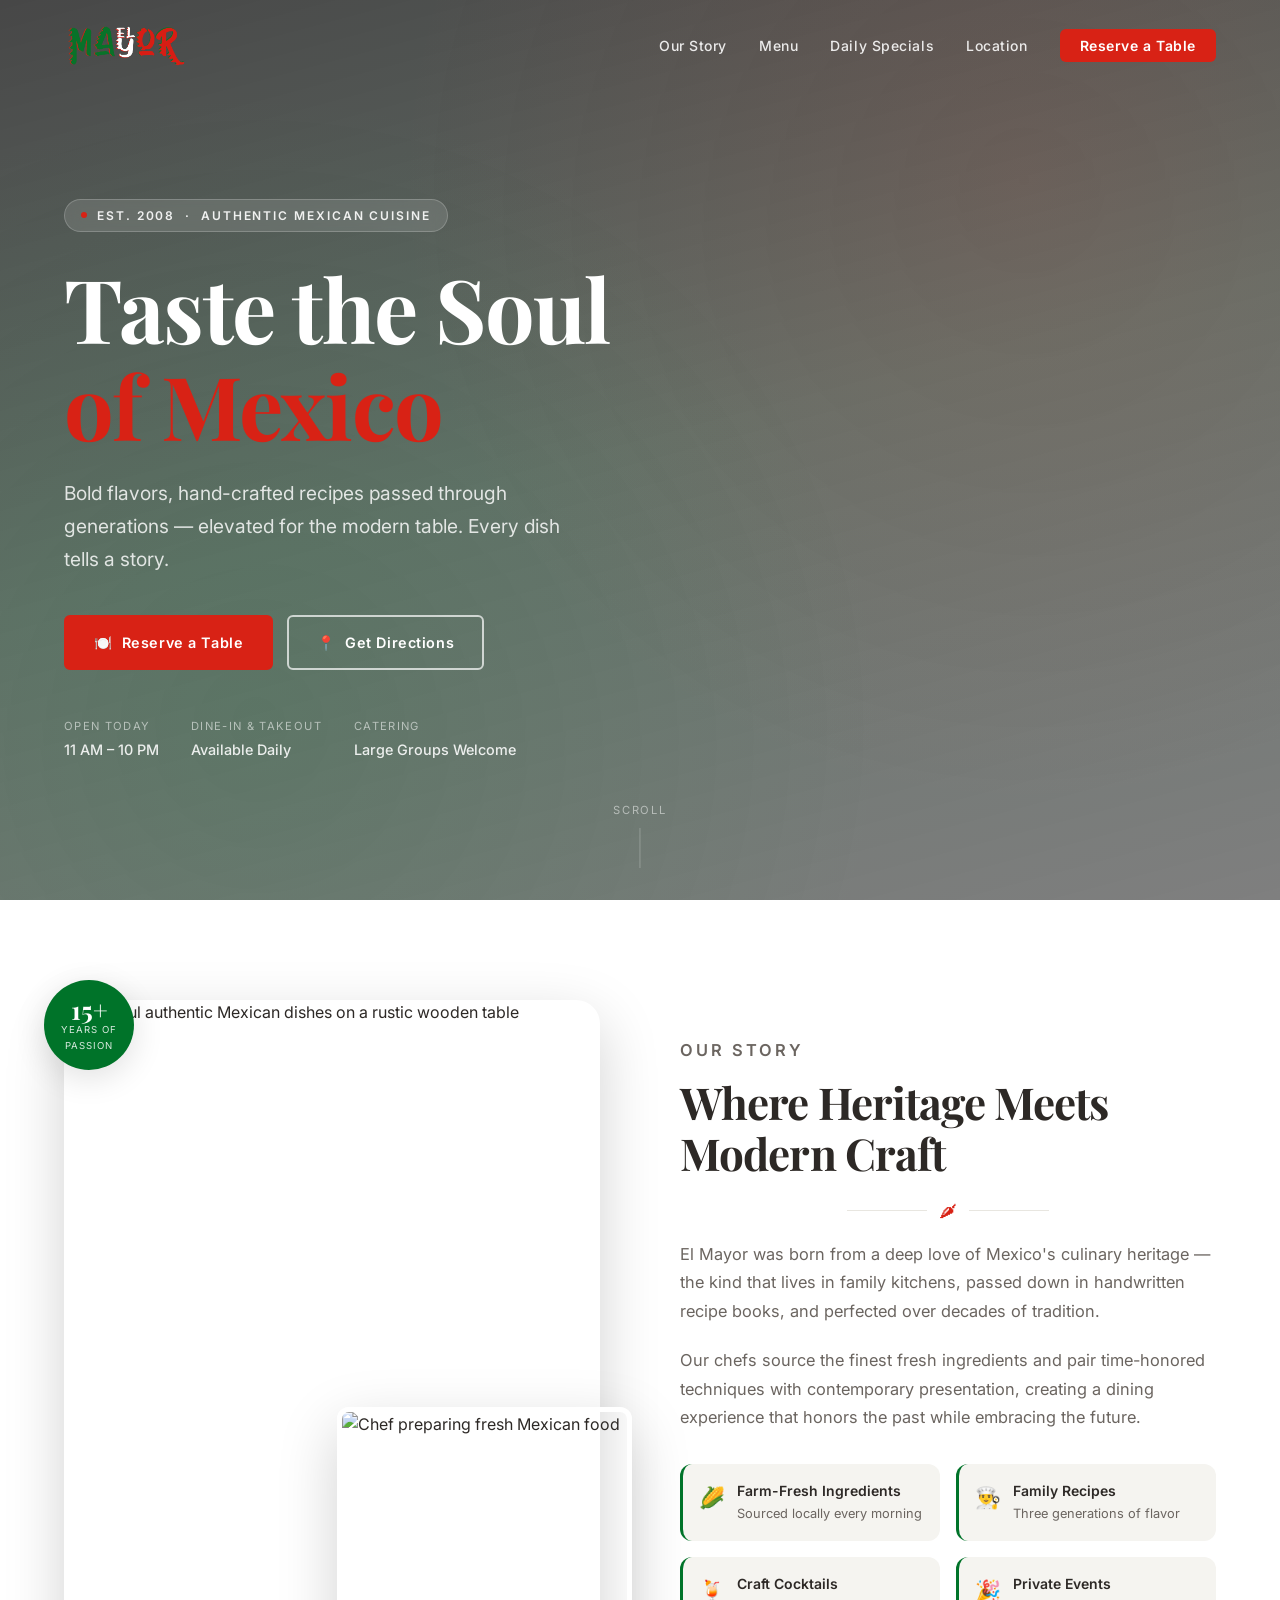
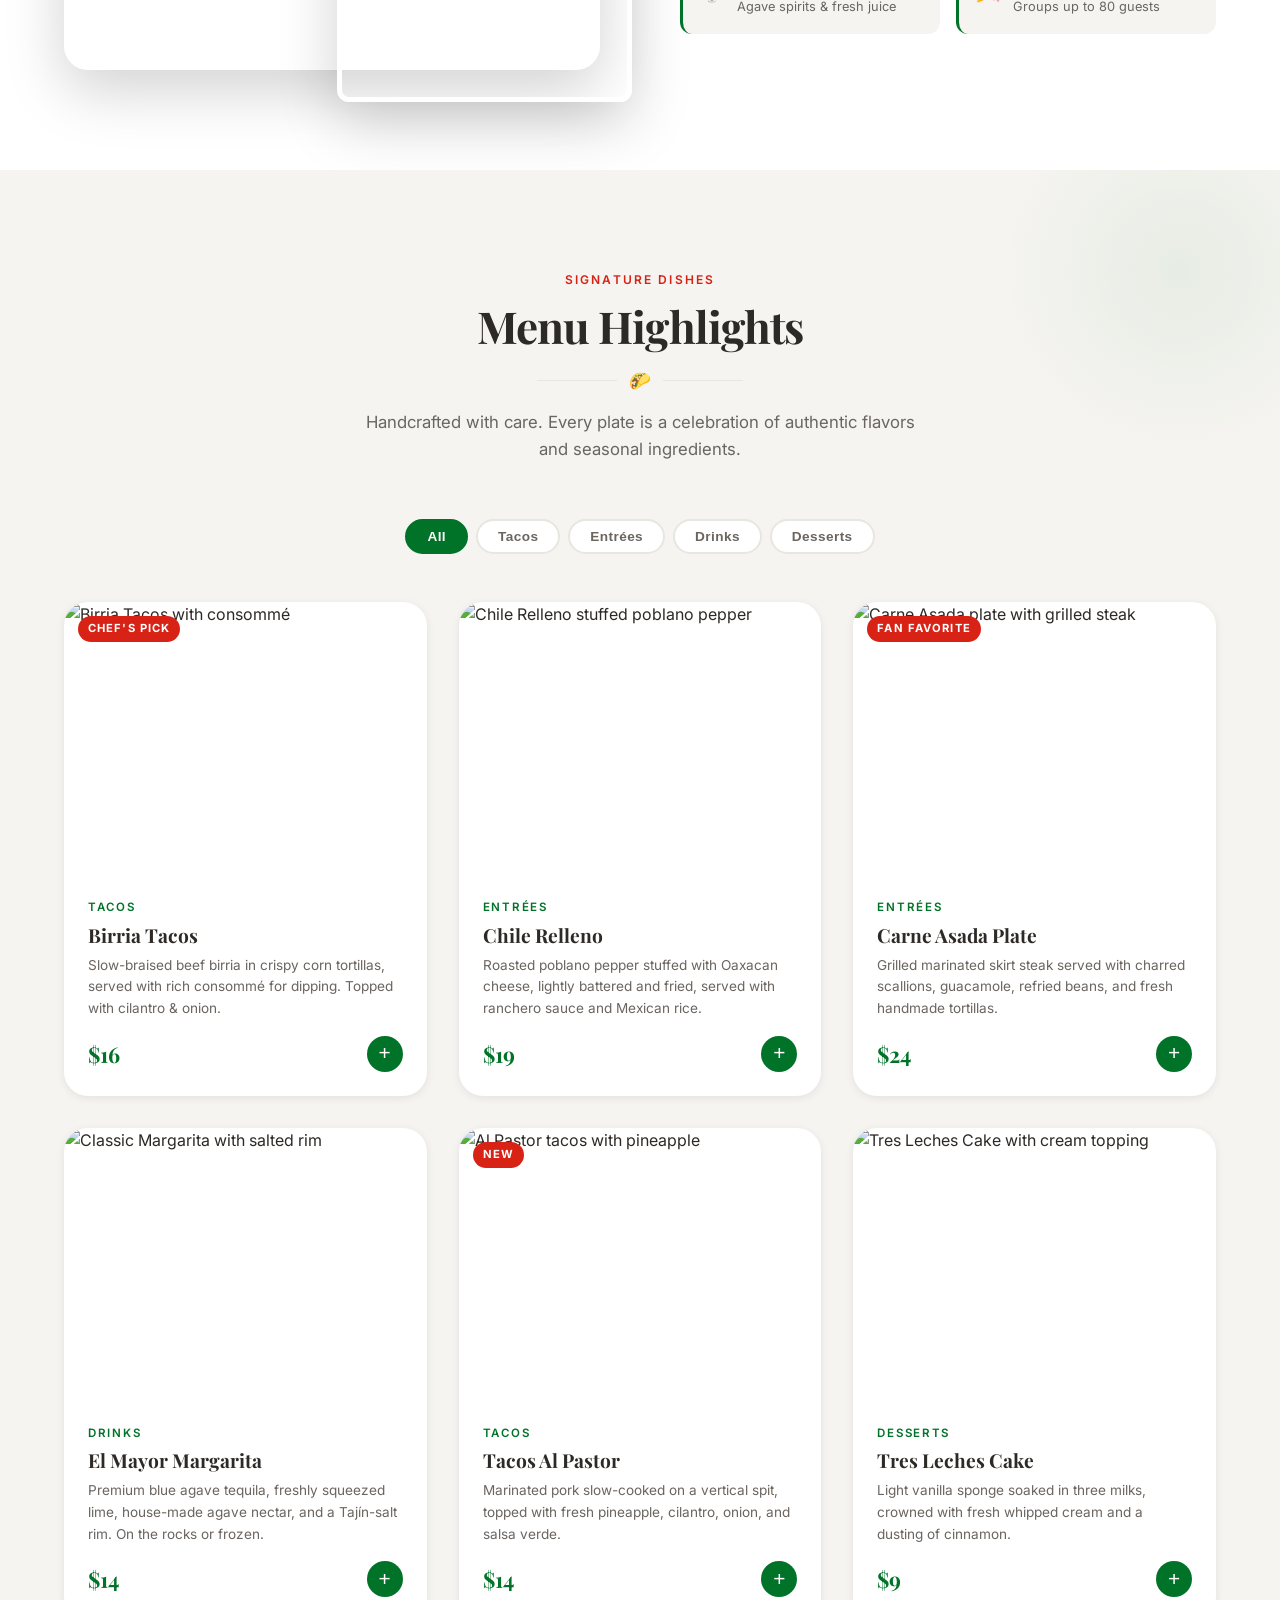
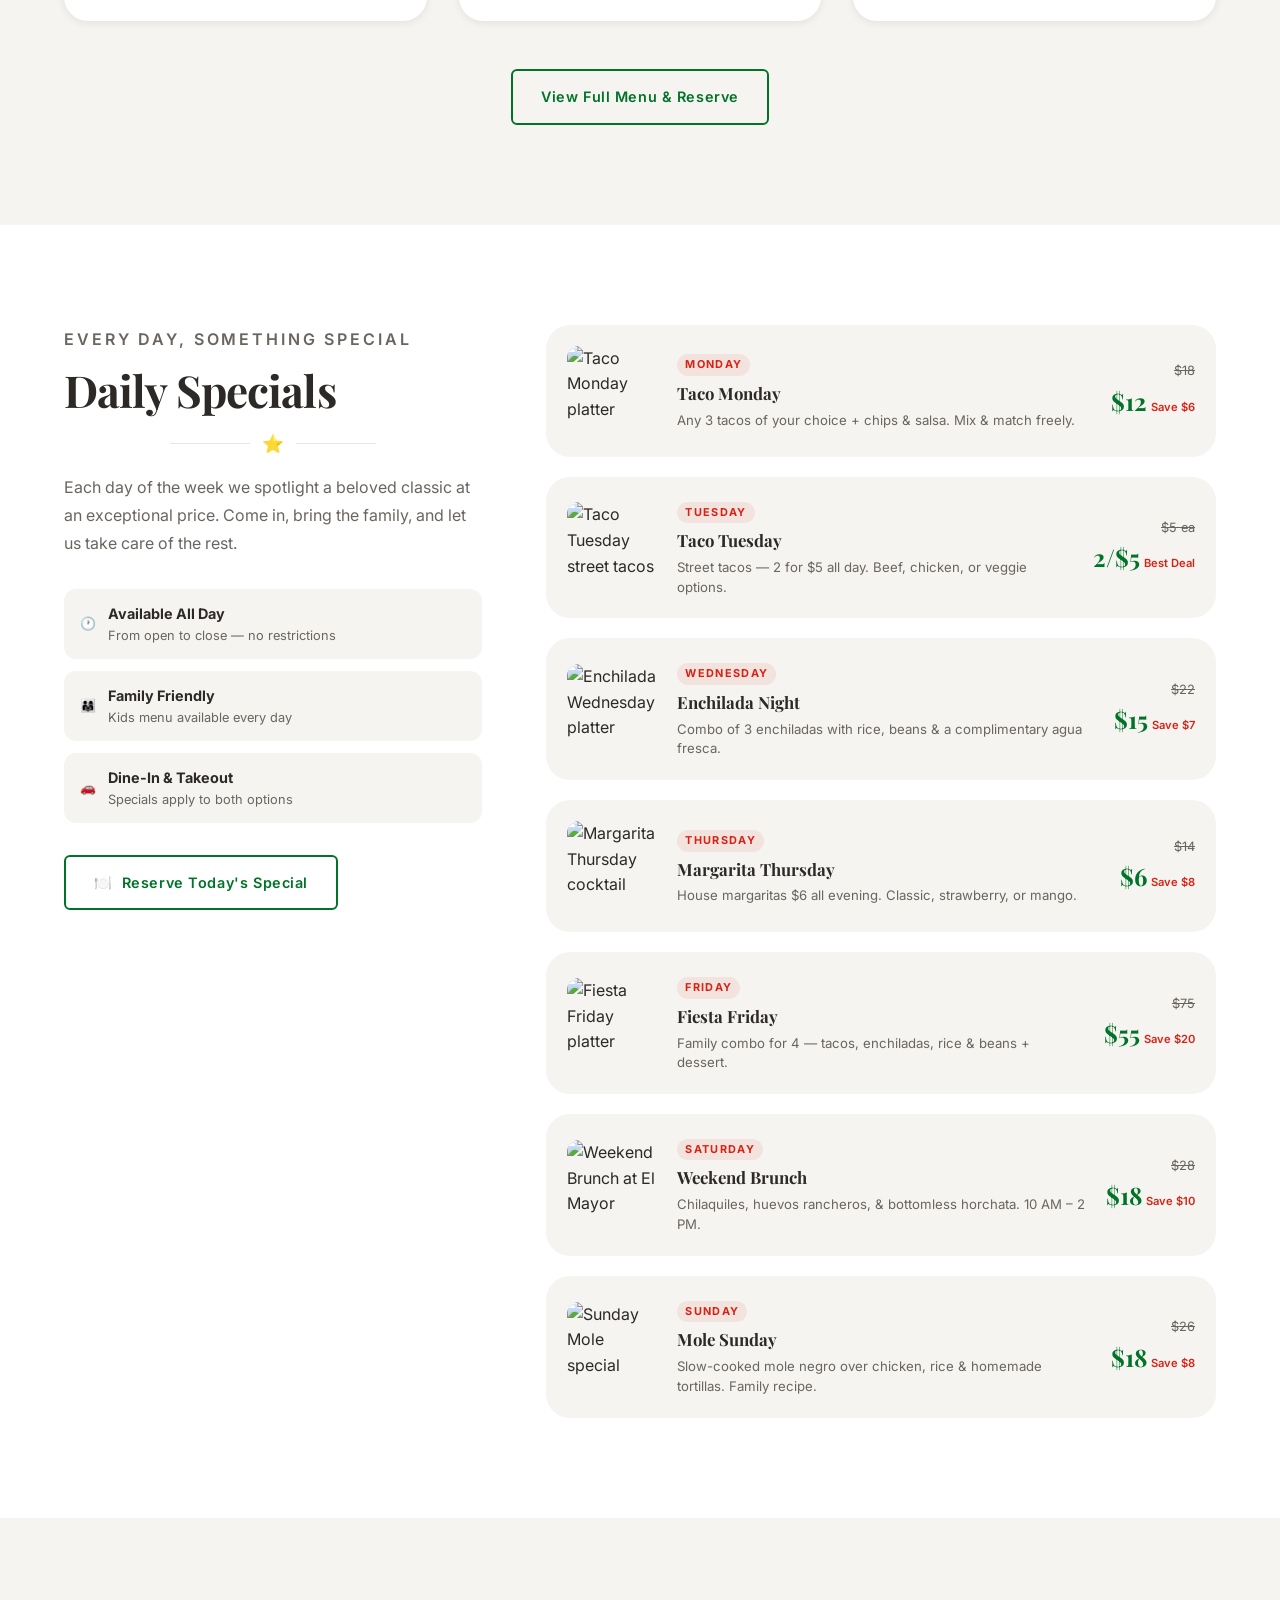
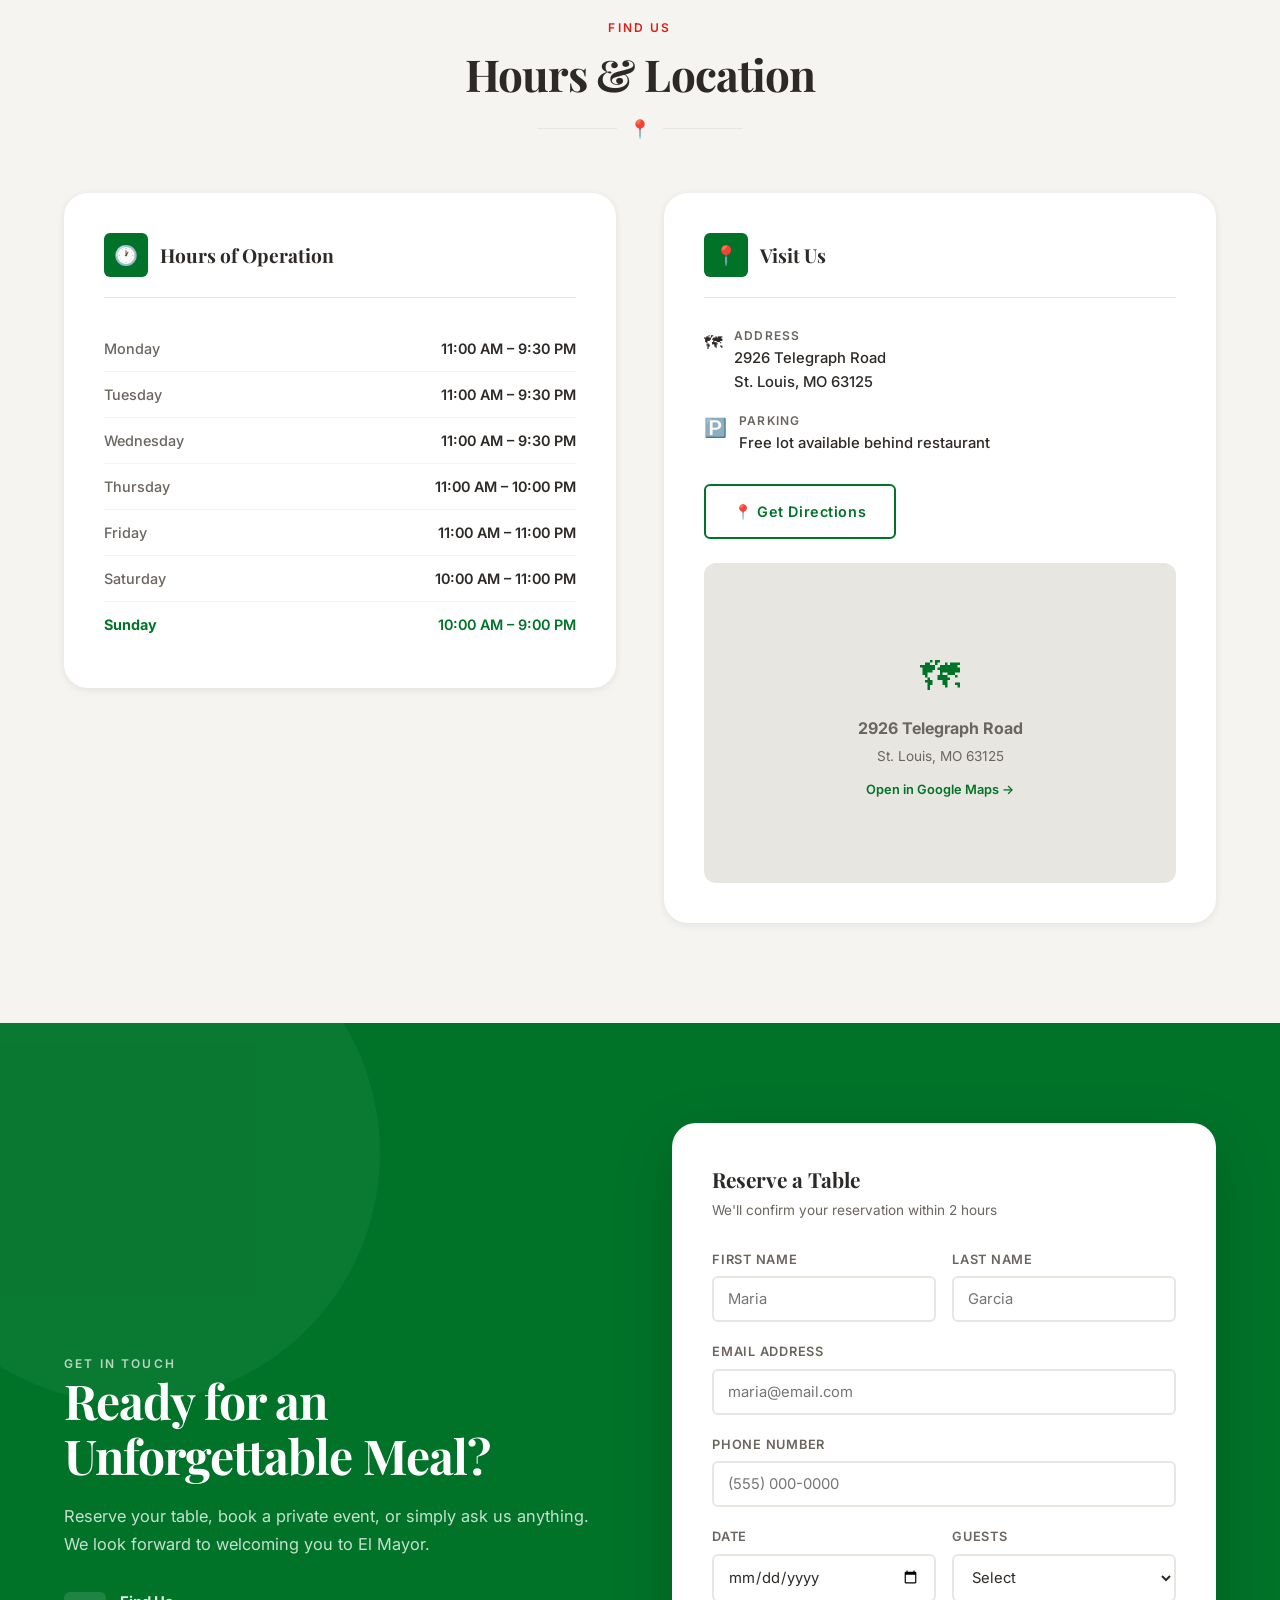
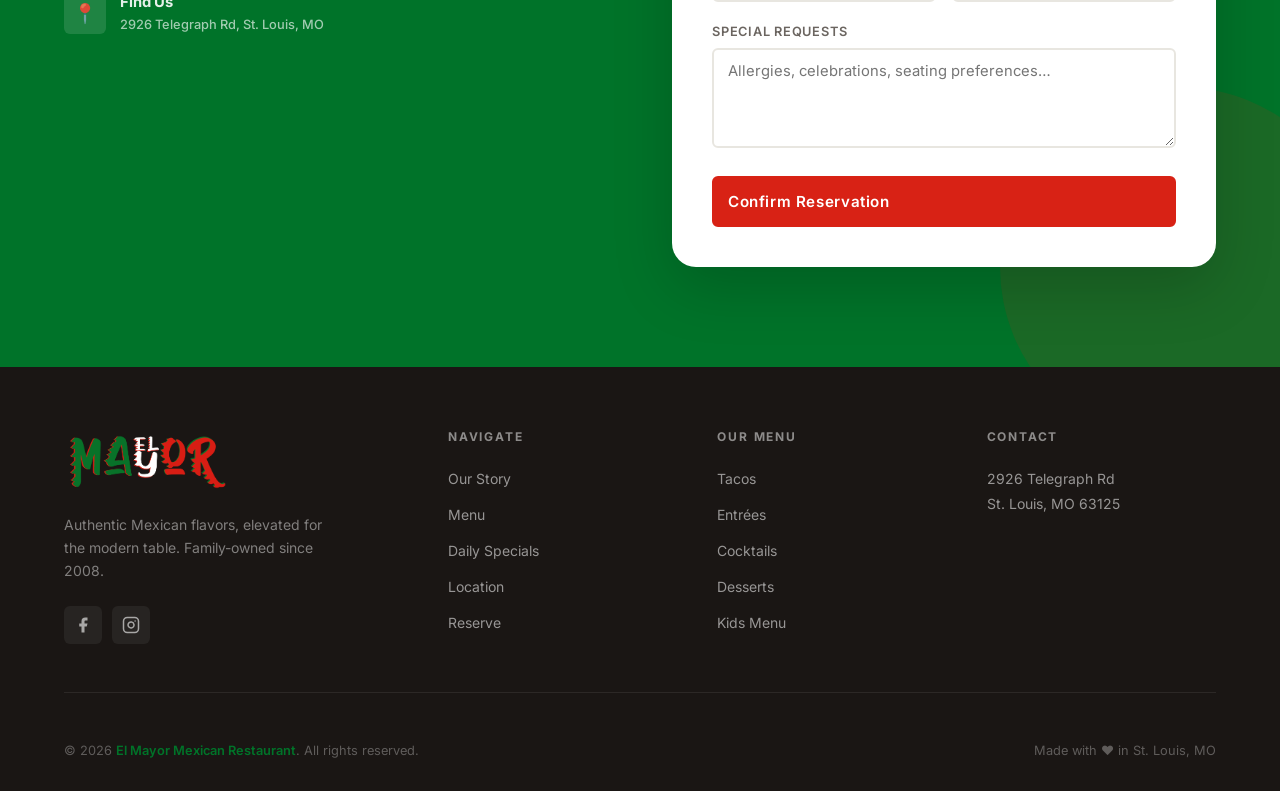
==== commit d2a0d419: "Use logo image as main brand logo in navbar and footer Co-authored-by: oscararmando2 <222715193+osca" ====
--- a/index.html
+++ b/index.html
@@ -31,8 +31,7 @@
       <div class="nav-inner">
 
         <a href="#hero" class="nav-logo" aria-label="El Mayor home">
-          <span class="nav-logo-main">El Mayor</span>
-          <span class="nav-logo-sub">Mexican Restaurant</span>
+          <img src="el-mayor-logo-02.png" alt="El Mayor Mexican Restaurant" class="nav-logo-img">
         </a>
 
         <ul class="nav-links" id="nav-links" role="list">
@@ -769,8 +768,7 @@
         <!-- Brand -->
         <div class="footer-brand">
           <div class="nav-logo" style="margin-bottom:1rem;">
-            <span class="nav-logo-main">El Mayor</span>
-            <span class="nav-logo-sub">Mexican Restaurant</span>
+            <img src="el-mayor-logo-02.png" alt="El Mayor Mexican Restaurant" class="nav-logo-img nav-logo-img--footer">
           </div>
           <p class="footer-tagline">
             Authentic Mexican flavors, elevated for the modern table.
--- a/css/styles.css
+++ b/css/styles.css
@@ -227,29 +227,17 @@
 
 .nav-logo {
   display: flex;
-  flex-direction: column;
+  flex-direction: row;
+  align-items: center;
   line-height: 1;
 }
 
-.nav-logo-main {
-  font-family: var(--font-display);
-  font-size: 1.5rem;
-  font-weight: 700;
-  color: var(--white);
-  transition: color var(--transition);
-  letter-spacing: -0.01em;
-}
-
-.nav-logo-sub {
-  font-size: 0.65rem;
-  letter-spacing: 0.2em;
-  text-transform: uppercase;
-  color: rgba(255,255,255,.75);
-  transition: color var(--transition);
-}
-
-#navbar.scrolled .nav-logo-main { color: var(--green); }
-#navbar.scrolled .nav-logo-sub  { color: var(--gray-600); }
+.nav-logo-img {
+  height: 52px;
+  width: auto;
+  display: block;
+  object-fit: contain;
+}
 
 .nav-links {
   display: flex;
@@ -1247,12 +1235,11 @@
   border-bottom: 1px solid rgba(255,255,255,.08);
 }
 
-.footer-brand .nav-logo-main {
-  font-size: 1.75rem;
-  margin-bottom: 4px;
-}
-
-.footer-brand .nav-logo-sub { margin-bottom: 1rem; }
+.footer-brand .nav-logo-img--footer {
+  height: 70px;
+}
+
+.footer-brand .nav-logo { margin-bottom: 1rem; }
 
 .footer-tagline {
   font-size: 0.875rem;
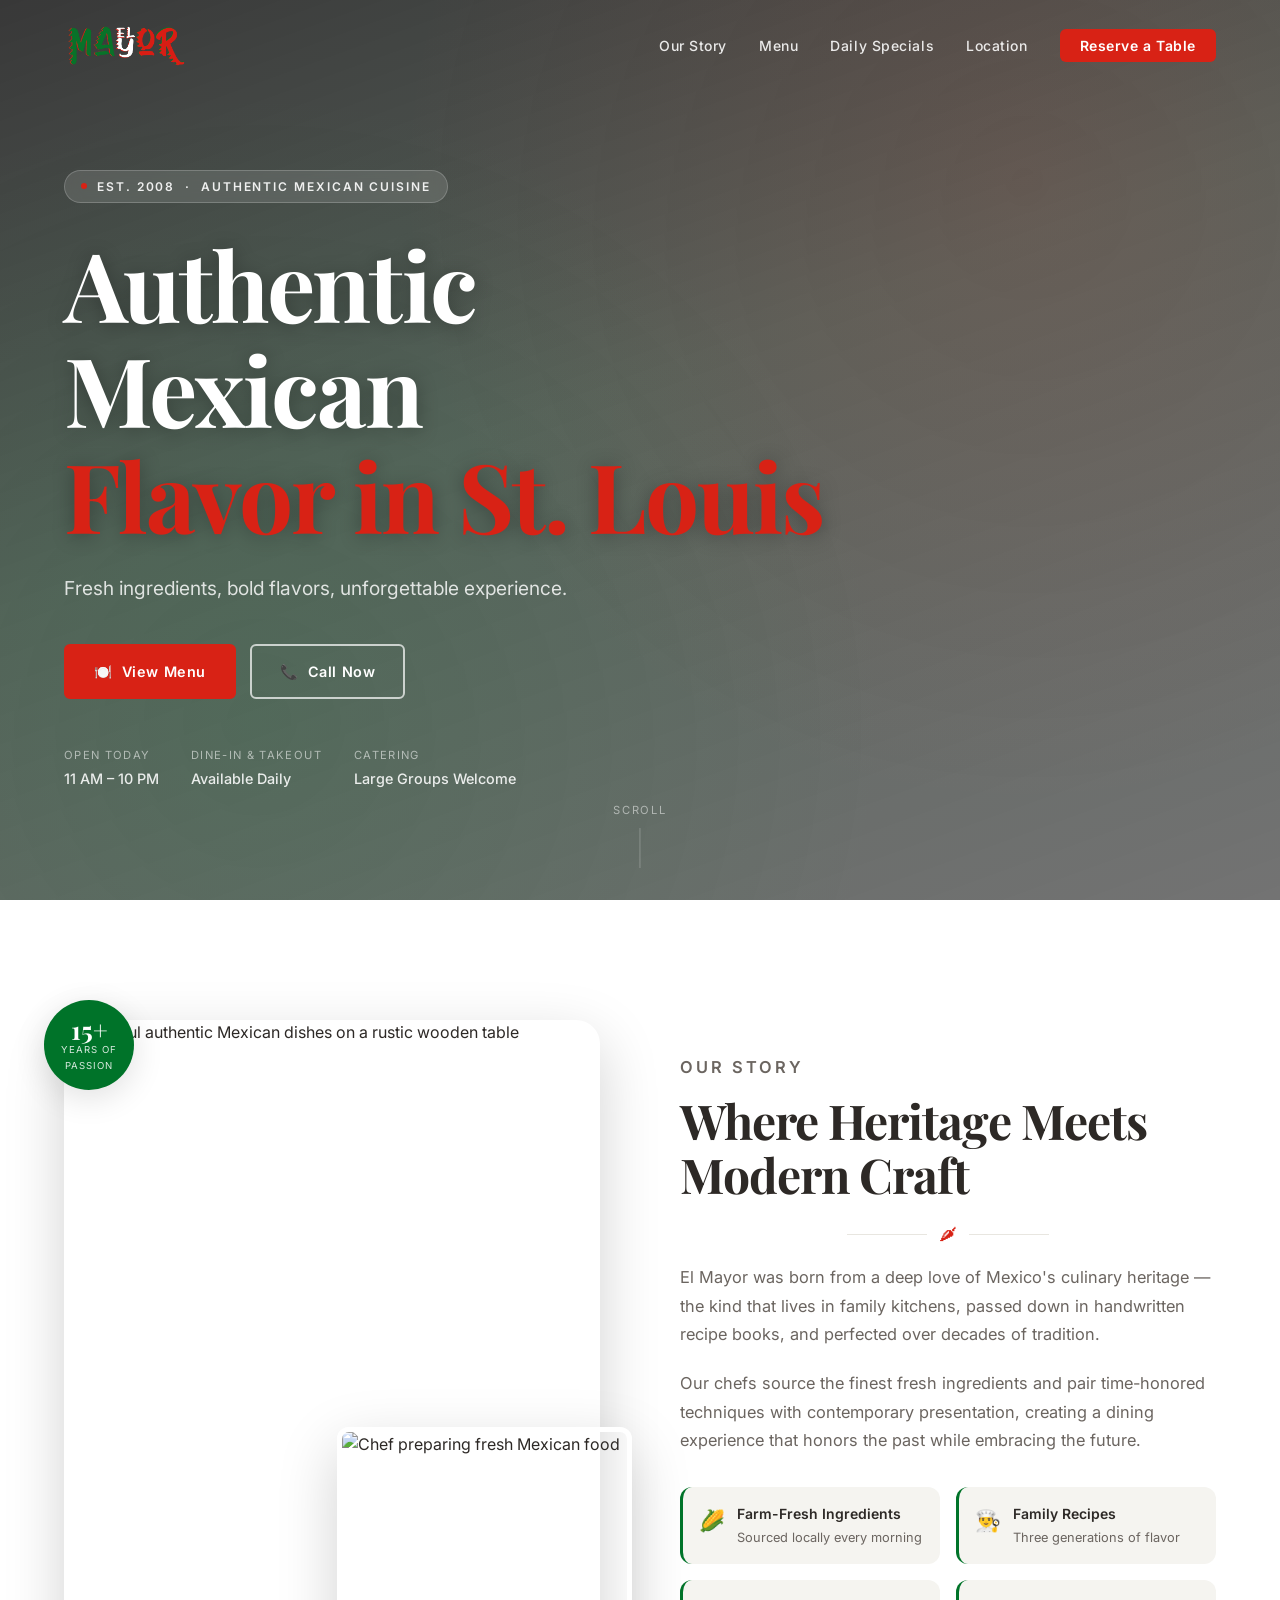
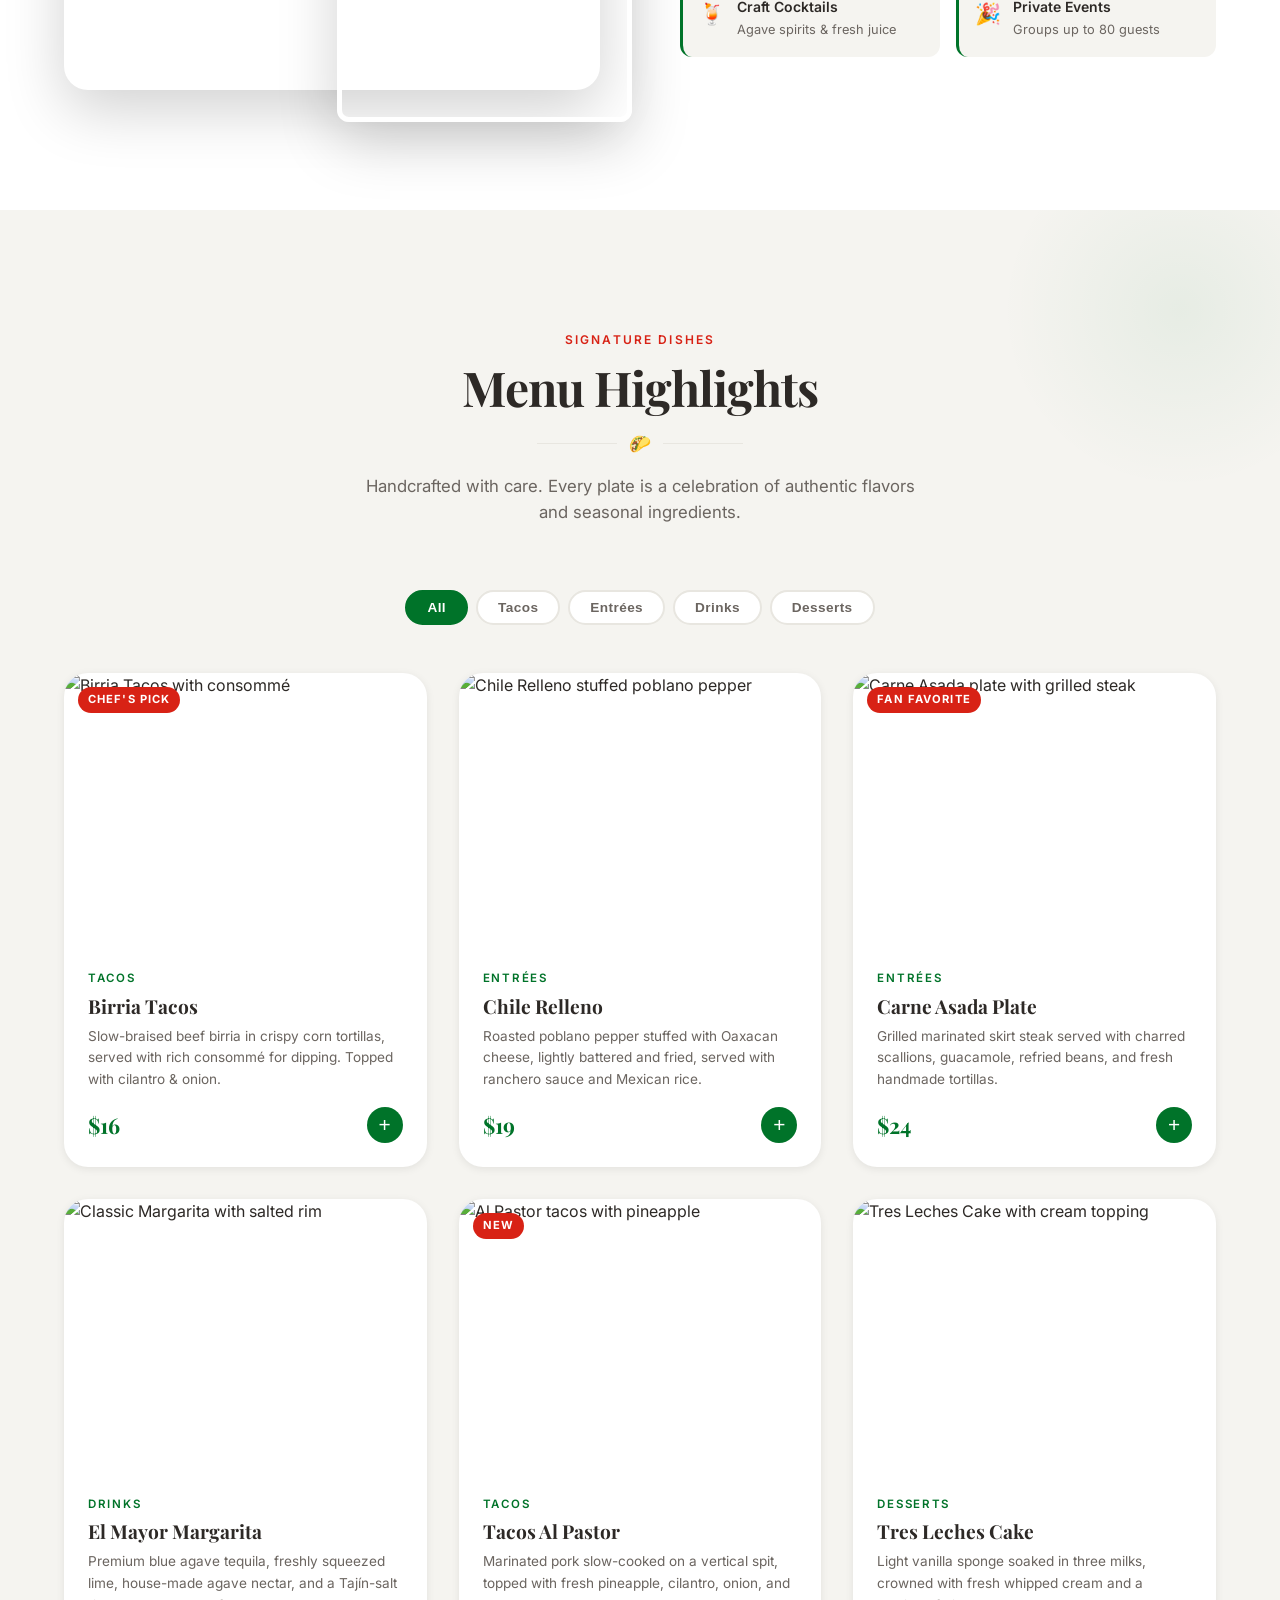
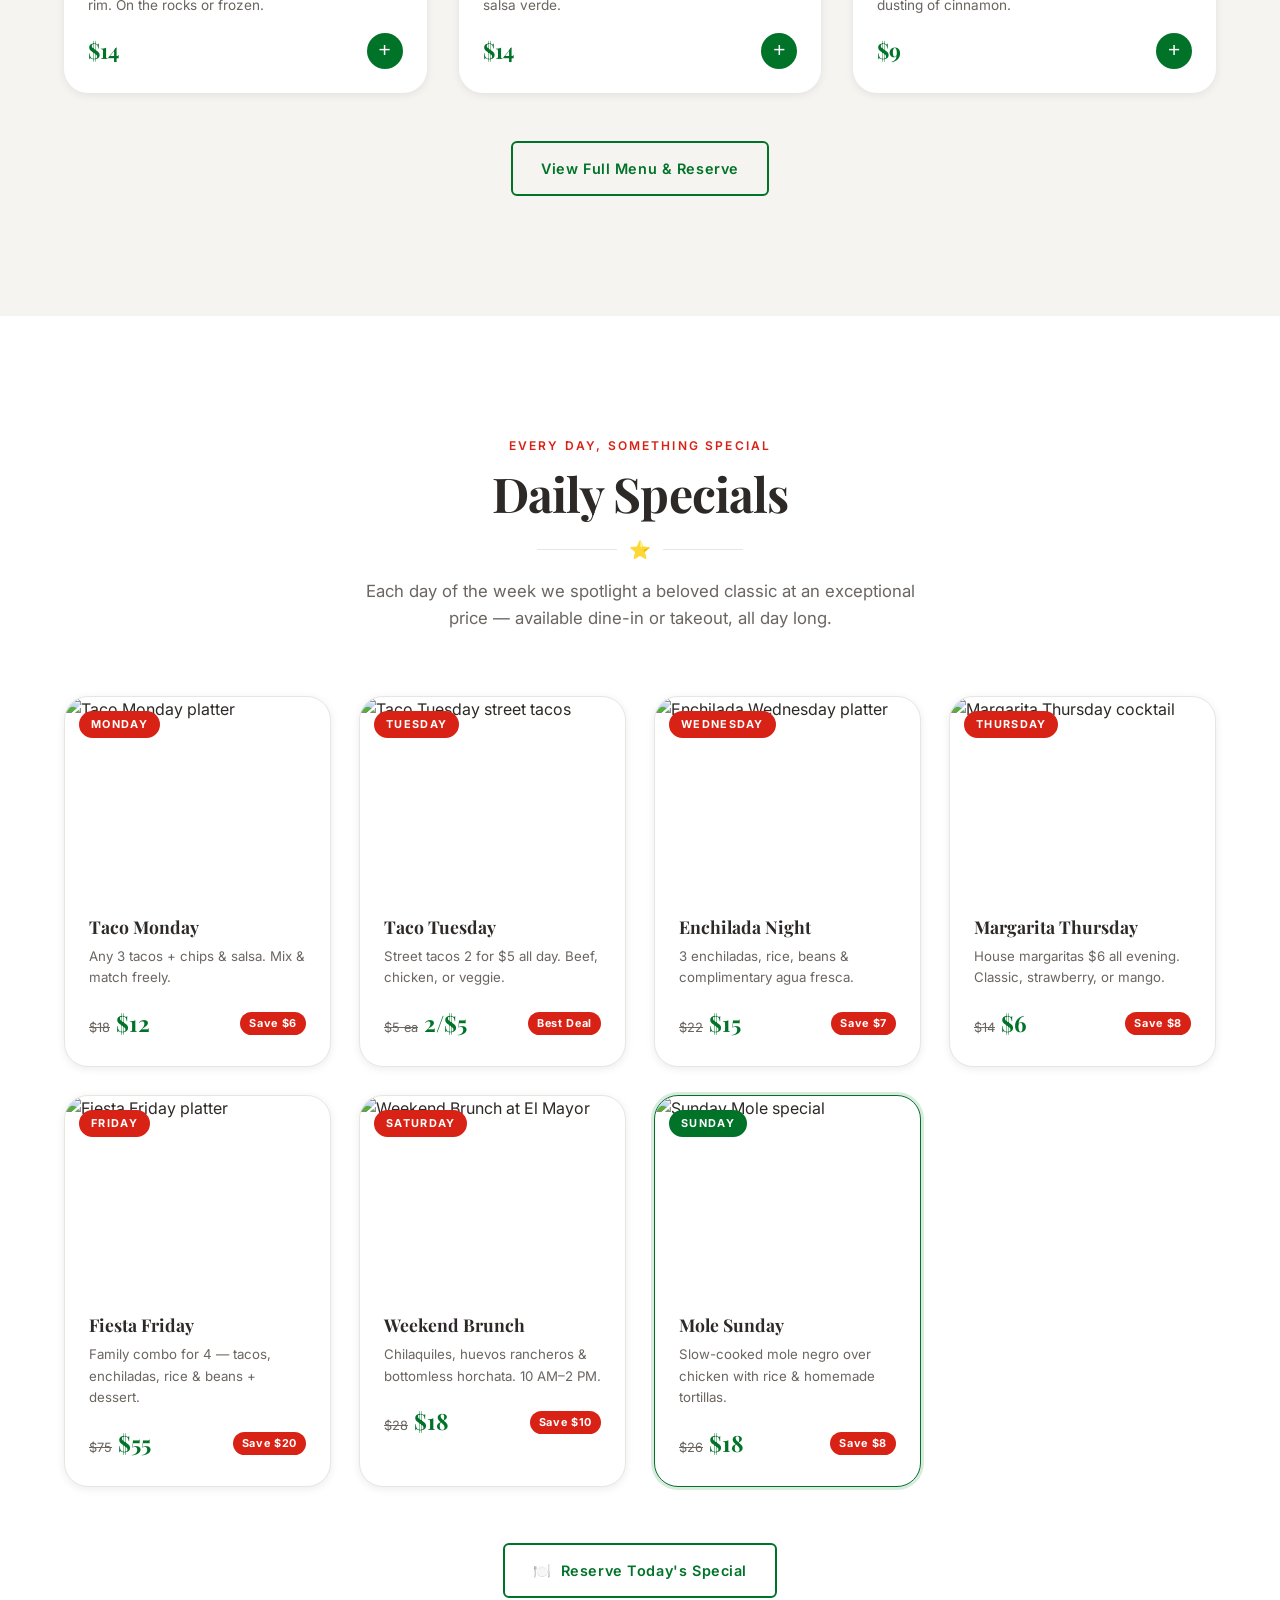
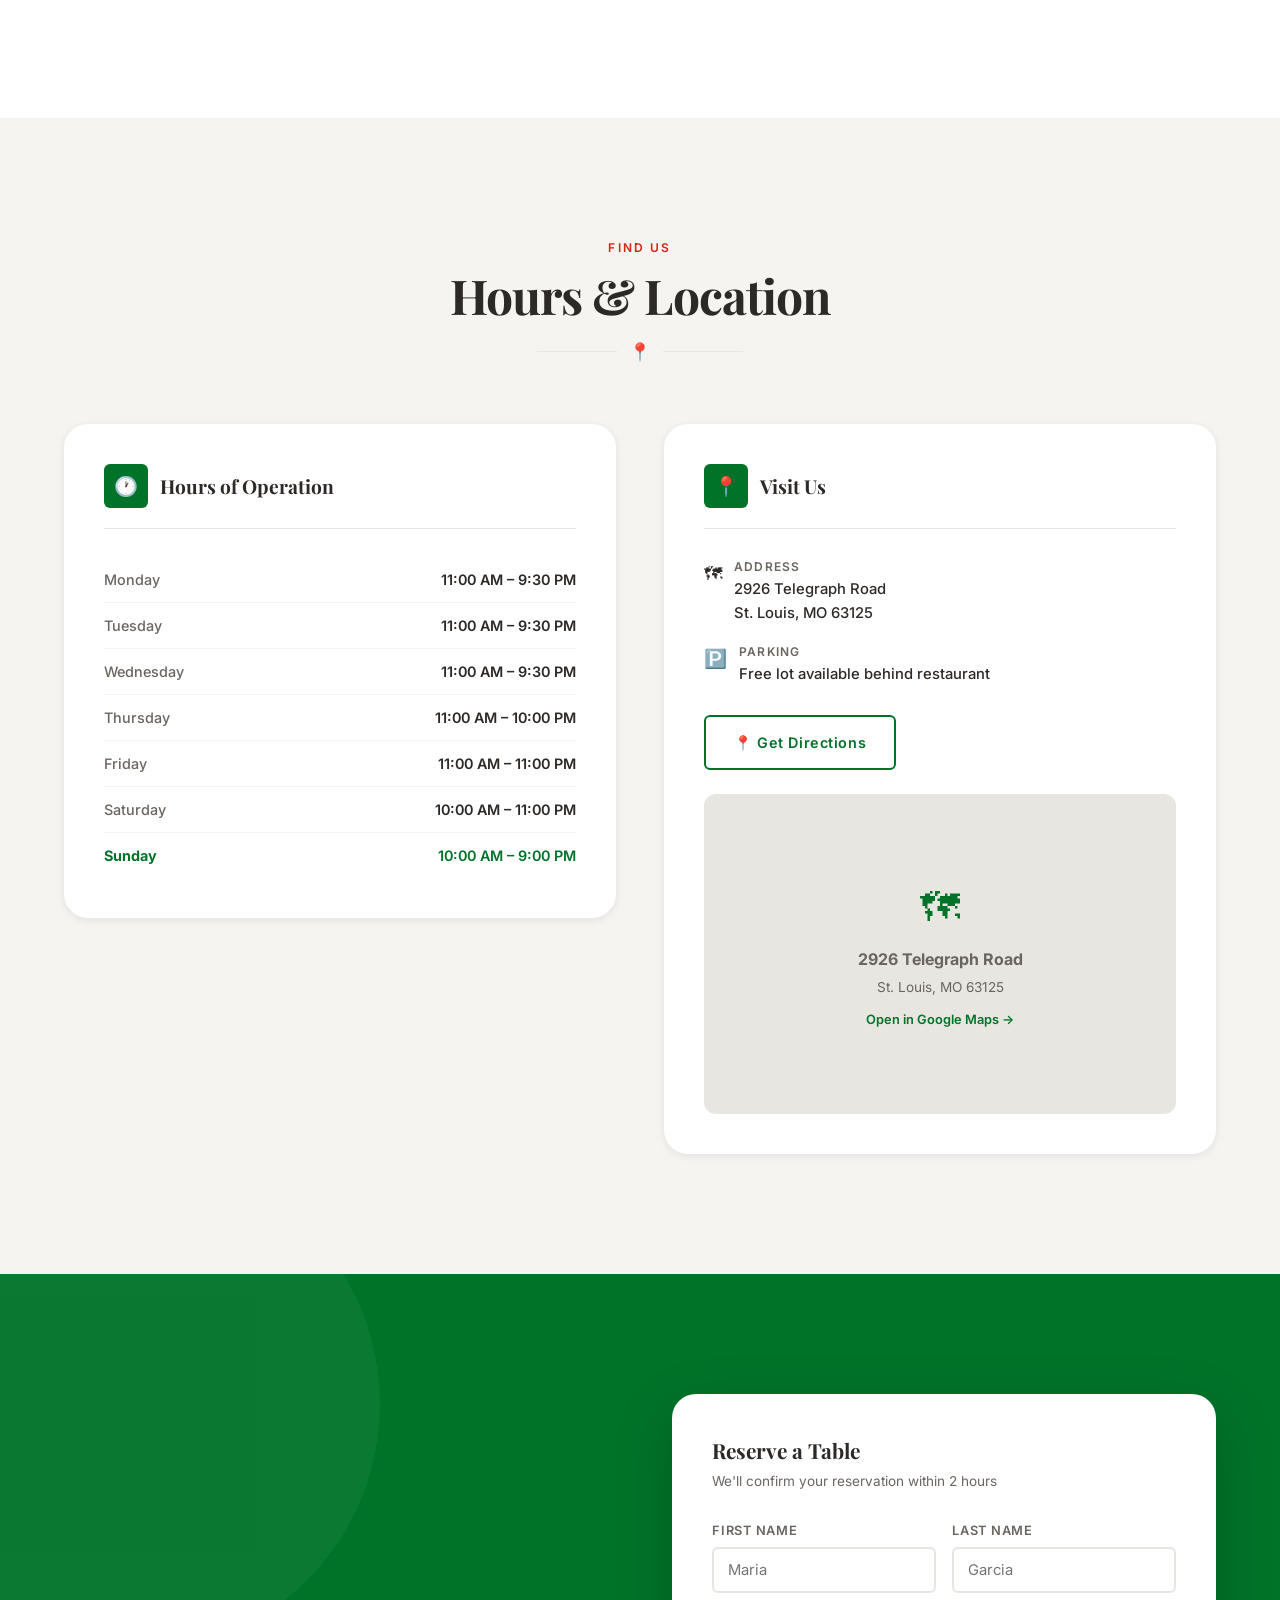
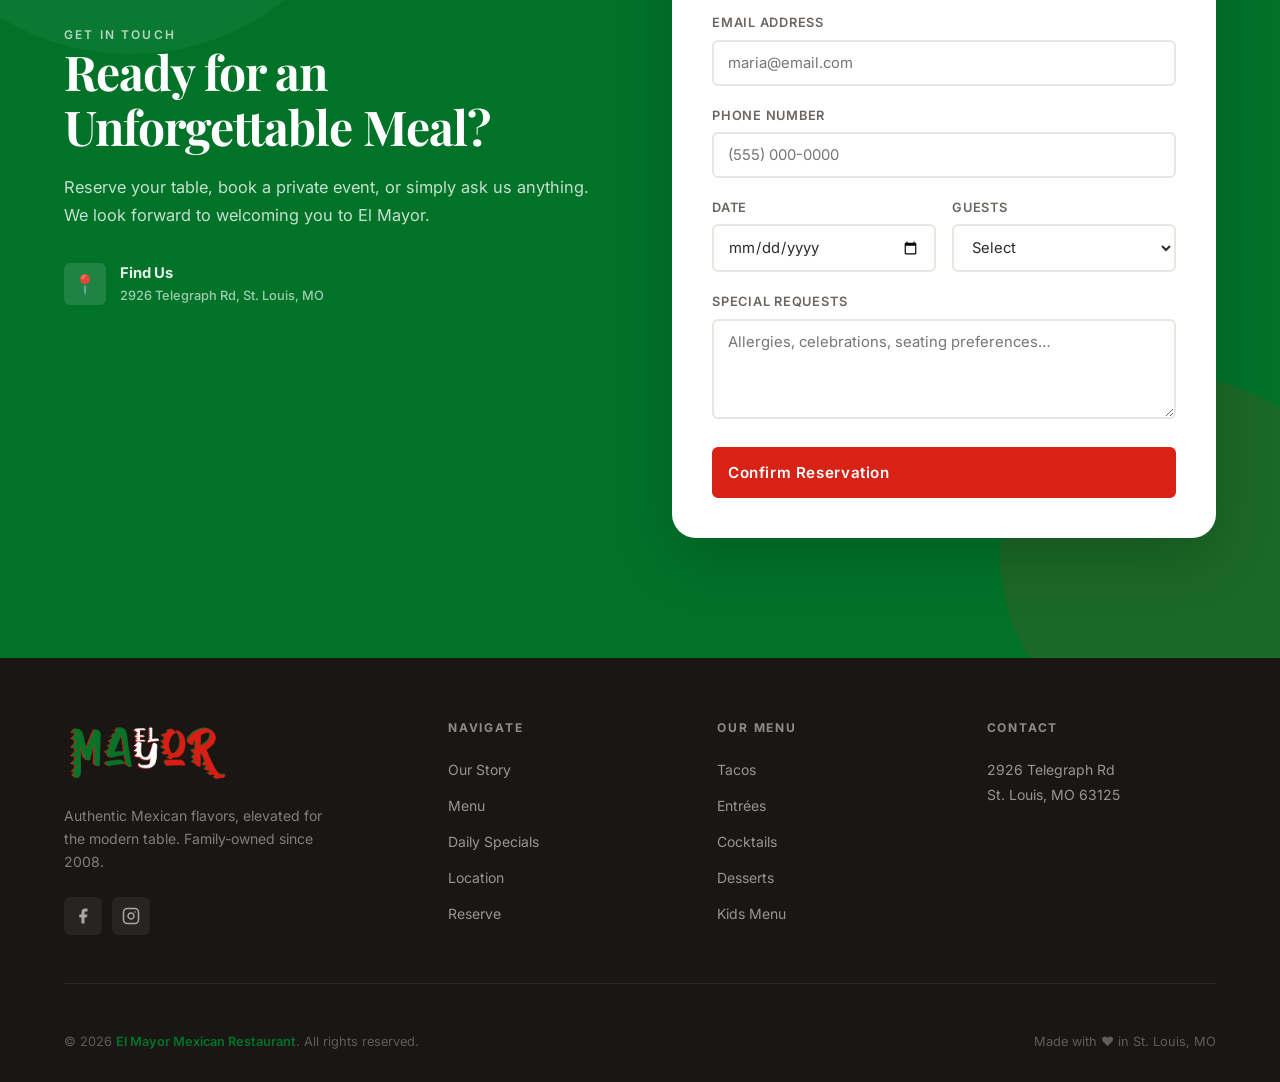
==== commit a5cf3c3b: "Upgrade website to high-end Mexican restaurant feel with improved hero, specials, spacing, and typog" ====
--- a/index.html
+++ b/index.html
@@ -71,21 +71,20 @@
         </div>
 
         <h1 class="display-title hero-title">
-          Taste the Soul<br />
-          <span>of Mexico</span>
+          Authentic Mexican<br />
+          <span>Flavor in St. Louis</span>
         </h1>
 
         <p class="hero-subtitle">
-          Bold flavors, hand-crafted recipes passed through generations —
-          elevated for the modern table. Every dish tells a story.
+          Fresh ingredients, bold flavors, unforgettable experience.
         </p>
 
         <div class="hero-actions">
-          <a href="#contact" class="btn btn-primary">
-            🍽️ &nbsp;Reserve a Table
+          <a href="#menu" class="btn btn-primary">
+            🍽️ &nbsp;View Menu
           </a>
-          <a href="https://maps.google.com/?q=2926+Telegraph+Road+St+Louis+MO+63125" target="_blank" rel="noopener" class="btn btn-secondary">
-            📍 &nbsp;Get Directions
+          <a href="#contact" class="btn btn-secondary">
+            📞 &nbsp;Call Now
           </a>
         </div>
 
@@ -368,190 +367,185 @@
   <section id="specials" aria-label="Daily Specials">
     <div class="container">
 
-      <div class="specials-layout">
-
-        <!-- Left info block -->
-        <div class="specials-info reveal">
-          <p class="section-eyebrow">Every Day, Something Special</p>
-          <h2 class="section-title">Daily Specials</h2>
-
-          <div class="divider" aria-hidden="true">
-            <span class="divider-icon">⭐</span>
-          </div>
-
-          <p>
-            Each day of the week we spotlight a beloved classic at an exceptional
-            price. Come in, bring the family, and let us take care of the rest.
-          </p>
-
-          <div class="specials-badge-group">
-            <div class="specials-badge">
-              <span class="specials-badge-icon">🕐</span>
-              <div>
-                <strong>Available All Day</strong>
-                <span>From open to close — no restrictions</span>
-              </div>
-            </div>
-            <div class="specials-badge">
-              <span class="specials-badge-icon">👨‍👩‍👧</span>
-              <div>
-                <strong>Family Friendly</strong>
-                <span>Kids menu available every day</span>
-              </div>
-            </div>
-            <div class="specials-badge">
-              <span class="specials-badge-icon">🚗</span>
-              <div>
-                <strong>Dine-In &amp; Takeout</strong>
-                <span>Specials apply to both options</span>
-              </div>
-            </div>
-          </div>
-
-          <a href="#contact" class="btn btn-outline-green">
-            🍽️ &nbsp;Reserve Today's Special
-          </a>
-        </div>
-
-        <!-- Right specials list -->
-        <div class="specials-list reveal reveal-delay-2">
-
-          <article class="special-item" data-day="monday">
-            <img
-              src="https://images.unsplash.com/photo-1565299585323-38d6b0865b47?auto=format&fit=crop&w=200&q=70"
+      <div class="section-header reveal">
+        <p class="section-eyebrow">Every Day, Something Special</p>
+        <h2 class="section-title">Daily Specials</h2>
+        <div class="divider" aria-hidden="true"><span class="divider-icon">⭐</span></div>
+        <p class="section-subtitle">
+          Each day of the week we spotlight a beloved classic at an exceptional
+          price — available dine-in or takeout, all day long.
+        </p>
+      </div>
+
+      <!-- Specials Card Grid -->
+      <div class="specials-grid">
+
+        <article class="special-card reveal reveal-delay-1" data-day="monday">
+          <div class="special-card-img-wrap">
+            <img
+              src="https://images.unsplash.com/photo-1565299585323-38d6b0865b47?auto=format&fit=crop&w=600&q=80"
               alt="Taco Monday platter"
-              class="special-item-img"
-              loading="lazy"
-            />
-            <div>
-              <span class="special-day">Monday</span>
-              <h3 class="special-name">Taco Monday</h3>
-              <p class="special-desc">Any 3 tacos of your choice + chips & salsa. Mix &amp; match freely.</p>
-            </div>
-            <div class="special-price-block">
-              <span class="special-original">$18</span>
-              <span class="special-price">$12</span>
-              <span class="special-savings">Save $6</span>
-            </div>
-          </article>
-
-          <article class="special-item" data-day="tuesday">
-            <img
-              src="https://images.unsplash.com/photo-1551504734-5ee1c4a1479b?auto=format&fit=crop&w=200&q=70"
+              class="special-card-img"
+              loading="lazy"
+            />
+            <span class="special-card-day-badge">Monday</span>
+          </div>
+          <div class="special-card-body">
+            <h3 class="special-card-name">Taco Monday</h3>
+            <p class="special-card-desc">Any 3 tacos + chips &amp; salsa. Mix &amp; match freely.</p>
+            <div class="special-card-footer">
+              <div class="special-card-price-block">
+                <span class="special-card-original">$18</span>
+                <span class="special-card-price">$12</span>
+              </div>
+              <span class="special-card-savings">Save $6</span>
+            </div>
+          </div>
+        </article>
+
+        <article class="special-card reveal reveal-delay-2" data-day="tuesday">
+          <div class="special-card-img-wrap">
+            <img
+              src="https://images.unsplash.com/photo-1551504734-5ee1c4a1479b?auto=format&fit=crop&w=600&q=80"
               alt="Taco Tuesday street tacos"
-              class="special-item-img"
-              loading="lazy"
-            />
-            <div>
-              <span class="special-day">Tuesday</span>
-              <h3 class="special-name">Taco Tuesday</h3>
-              <p class="special-desc">Street tacos — 2 for $5 all day. Beef, chicken, or veggie options.</p>
-            </div>
-            <div class="special-price-block">
-              <span class="special-original">$5 ea</span>
-              <span class="special-price">2/$5</span>
-              <span class="special-savings">Best Deal</span>
-            </div>
-          </article>
-
-          <article class="special-item" data-day="wednesday">
-            <img
-              src="https://images.unsplash.com/photo-1512838243191-e81168acc60a?auto=format&fit=crop&w=200&q=70"
+              class="special-card-img"
+              loading="lazy"
+            />
+            <span class="special-card-day-badge">Tuesday</span>
+          </div>
+          <div class="special-card-body">
+            <h3 class="special-card-name">Taco Tuesday</h3>
+            <p class="special-card-desc">Street tacos 2 for $5 all day. Beef, chicken, or veggie.</p>
+            <div class="special-card-footer">
+              <div class="special-card-price-block">
+                <span class="special-card-original">$5 ea</span>
+                <span class="special-card-price">2/$5</span>
+              </div>
+              <span class="special-card-savings">Best Deal</span>
+            </div>
+          </div>
+        </article>
+
+        <article class="special-card reveal reveal-delay-3" data-day="wednesday">
+          <div class="special-card-img-wrap">
+            <img
+              src="https://images.unsplash.com/photo-1512838243191-e81168acc60a?auto=format&fit=crop&w=600&q=80"
               alt="Enchilada Wednesday platter"
-              class="special-item-img"
-              loading="lazy"
-            />
-            <div>
-              <span class="special-day">Wednesday</span>
-              <h3 class="special-name">Enchilada Night</h3>
-              <p class="special-desc">Combo of 3 enchiladas with rice, beans &amp; a complimentary agua fresca.</p>
-            </div>
-            <div class="special-price-block">
-              <span class="special-original">$22</span>
-              <span class="special-price">$15</span>
-              <span class="special-savings">Save $7</span>
-            </div>
-          </article>
-
-          <article class="special-item" data-day="thursday">
-            <img
-              src="https://images.unsplash.com/photo-1556679343-c7306c1976bc?auto=format&fit=crop&w=200&q=70"
+              class="special-card-img"
+              loading="lazy"
+            />
+            <span class="special-card-day-badge">Wednesday</span>
+          </div>
+          <div class="special-card-body">
+            <h3 class="special-card-name">Enchilada Night</h3>
+            <p class="special-card-desc">3 enchiladas, rice, beans &amp; complimentary agua fresca.</p>
+            <div class="special-card-footer">
+              <div class="special-card-price-block">
+                <span class="special-card-original">$22</span>
+                <span class="special-card-price">$15</span>
+              </div>
+              <span class="special-card-savings">Save $7</span>
+            </div>
+          </div>
+        </article>
+
+        <article class="special-card reveal reveal-delay-1" data-day="thursday">
+          <div class="special-card-img-wrap">
+            <img
+              src="https://images.unsplash.com/photo-1556679343-c7306c1976bc?auto=format&fit=crop&w=600&q=80"
               alt="Margarita Thursday cocktail"
-              class="special-item-img"
-              loading="lazy"
-            />
-            <div>
-              <span class="special-day">Thursday</span>
-              <h3 class="special-name">Margarita Thursday</h3>
-              <p class="special-desc">House margaritas $6 all evening. Classic, strawberry, or mango.</p>
-            </div>
-            <div class="special-price-block">
-              <span class="special-original">$14</span>
-              <span class="special-price">$6</span>
-              <span class="special-savings">Save $8</span>
-            </div>
-          </article>
-
-          <article class="special-item" data-day="friday">
-            <img
-              src="https://images.unsplash.com/photo-1611250188496-e966043a0629?auto=format&fit=crop&w=200&q=70"
+              class="special-card-img"
+              loading="lazy"
+            />
+            <span class="special-card-day-badge">Thursday</span>
+          </div>
+          <div class="special-card-body">
+            <h3 class="special-card-name">Margarita Thursday</h3>
+            <p class="special-card-desc">House margaritas $6 all evening. Classic, strawberry, or mango.</p>
+            <div class="special-card-footer">
+              <div class="special-card-price-block">
+                <span class="special-card-original">$14</span>
+                <span class="special-card-price">$6</span>
+              </div>
+              <span class="special-card-savings">Save $8</span>
+            </div>
+          </div>
+        </article>
+
+        <article class="special-card reveal reveal-delay-2" data-day="friday">
+          <div class="special-card-img-wrap">
+            <img
+              src="https://images.unsplash.com/photo-1611250188496-e966043a0629?auto=format&fit=crop&w=600&q=80"
               alt="Fiesta Friday platter"
-              class="special-item-img"
-              loading="lazy"
-            />
-            <div>
-              <span class="special-day">Friday</span>
-              <h3 class="special-name">Fiesta Friday</h3>
-              <p class="special-desc">Family combo for 4 — tacos, enchiladas, rice &amp; beans + dessert.</p>
-            </div>
-            <div class="special-price-block">
-              <span class="special-original">$75</span>
-              <span class="special-price">$55</span>
-              <span class="special-savings">Save $20</span>
-            </div>
-          </article>
-
-          <article class="special-item" data-day="saturday">
-            <img
-              src="https://images.unsplash.com/photo-1624300629298-e9de39c13be5?auto=format&fit=crop&w=200&q=70"
+              class="special-card-img"
+              loading="lazy"
+            />
+            <span class="special-card-day-badge">Friday</span>
+          </div>
+          <div class="special-card-body">
+            <h3 class="special-card-name">Fiesta Friday</h3>
+            <p class="special-card-desc">Family combo for 4 — tacos, enchiladas, rice &amp; beans + dessert.</p>
+            <div class="special-card-footer">
+              <div class="special-card-price-block">
+                <span class="special-card-original">$75</span>
+                <span class="special-card-price">$55</span>
+              </div>
+              <span class="special-card-savings">Save $20</span>
+            </div>
+          </div>
+        </article>
+
+        <article class="special-card reveal reveal-delay-3" data-day="saturday">
+          <div class="special-card-img-wrap">
+            <img
+              src="https://images.unsplash.com/photo-1624300629298-e9de39c13be5?auto=format&fit=crop&w=600&q=80"
               alt="Weekend Brunch at El Mayor"
-              class="special-item-img"
-              loading="lazy"
-            />
-            <div>
-              <span class="special-day">Saturday</span>
-              <h3 class="special-name">Weekend Brunch</h3>
-              <p class="special-desc">Chilaquiles, huevos rancheros, &amp; bottomless horchata. 10 AM – 2 PM.</p>
-            </div>
-            <div class="special-price-block">
-              <span class="special-original">$28</span>
-              <span class="special-price">$18</span>
-              <span class="special-savings">Save $10</span>
-            </div>
-          </article>
-
-          <article class="special-item" data-day="sunday">
-            <img
-              src="https://images.unsplash.com/photo-1565299585323-38d6b0865b47?auto=format&fit=crop&w=200&q=70"
+              class="special-card-img"
+              loading="lazy"
+            />
+            <span class="special-card-day-badge">Saturday</span>
+          </div>
+          <div class="special-card-body">
+            <h3 class="special-card-name">Weekend Brunch</h3>
+            <p class="special-card-desc">Chilaquiles, huevos rancheros &amp; bottomless horchata. 10 AM–2 PM.</p>
+            <div class="special-card-footer">
+              <div class="special-card-price-block">
+                <span class="special-card-original">$28</span>
+                <span class="special-card-price">$18</span>
+              </div>
+              <span class="special-card-savings">Save $10</span>
+            </div>
+          </div>
+        </article>
+
+        <article class="special-card reveal reveal-delay-1" data-day="sunday">
+          <div class="special-card-img-wrap">
+            <img
+              src="https://images.unsplash.com/photo-1565299585323-38d6b0865b47?auto=format&fit=crop&w=600&q=80"
               alt="Sunday Mole special"
-              class="special-item-img"
-              loading="lazy"
-            />
-            <div>
-              <span class="special-day">Sunday</span>
-              <h3 class="special-name">Mole Sunday</h3>
-              <p class="special-desc">Slow-cooked mole negro over chicken, rice &amp; homemade tortillas. Family recipe.</p>
-            </div>
-            <div class="special-price-block">
-              <span class="special-original">$26</span>
-              <span class="special-price">$18</span>
-              <span class="special-savings">Save $8</span>
-            </div>
-          </article>
-
-        </div><!-- /.specials-list -->
-
-      </div><!-- /.specials-layout -->
+              class="special-card-img"
+              loading="lazy"
+            />
+            <span class="special-card-day-badge">Sunday</span>
+          </div>
+          <div class="special-card-body">
+            <h3 class="special-card-name">Mole Sunday</h3>
+            <p class="special-card-desc">Slow-cooked mole negro over chicken with rice &amp; homemade tortillas.</p>
+            <div class="special-card-footer">
+              <div class="special-card-price-block">
+                <span class="special-card-original">$26</span>
+                <span class="special-card-price">$18</span>
+              </div>
+              <span class="special-card-savings">Save $8</span>
+            </div>
+          </div>
+        </article>
+
+      </div><!-- /.specials-grid -->
+
+      <div class="specials-cta reveal">
+        <a href="#contact" class="btn btn-outline-green">🍽️ &nbsp;Reserve Today's Special</a>
+      </div>
 
     </div>
   </section>
--- a/css/styles.css
+++ b/css/styles.css
@@ -84,10 +84,10 @@
 
 .section-title {
   font-family: var(--font-display);
-  font-size: clamp(1.75rem, 4vw, 2.75rem);
+  font-size: clamp(2rem, 4.5vw, 3rem);
   font-weight: 700;
   color: var(--gray-800);
-  line-height: 1.15;
+  line-height: 1.12;
   letter-spacing: -0.02em;
 }
 
@@ -107,7 +107,7 @@
 
 .section-header {
   text-align: center;
-  margin-bottom: 3.5rem;
+  margin-bottom: 4rem;
 }
 
 .section-header .section-eyebrow {
@@ -311,6 +311,7 @@
 #hero {
   position: relative;
   min-height: 100svh;
+  height: 100svh;
   display: flex;
   align-items: center;
   overflow: hidden;
@@ -321,14 +322,14 @@
   inset: 0;
   background:
     linear-gradient(
-      165deg,
-      rgba(0,0,0,.72) 0%,
-      rgba(0,20,8,.6) 50%,
-      rgba(0,0,0,.5) 100%
+      160deg,
+      rgba(0,0,0,0.78) 0%,
+      rgba(0,15,5,0.65) 45%,
+      rgba(0,0,0,0.55) 100%
     ),
-    url('https://images.unsplash.com/photo-1582456856062-c4d13d4c4d13?auto=format&fit=crop&w=1600&q=85') center/cover no-repeat;
+    url('https://images.unsplash.com/photo-1565299585323-38d6b0865b47?auto=format&fit=crop&w=1800&q=90') center/cover no-repeat;
   transform: scale(1.04);
-  animation: heroZoom 12s ease-out forwards;
+  animation: heroZoom 14s ease-out forwards;
 }
 
 @keyframes heroZoom {
@@ -379,10 +380,11 @@
 }
 
 .hero-title {
-  font-size: clamp(2.8rem, 7vw, 5.5rem);
+  font-size: clamp(3rem, 7.5vw, 6rem);
   color: var(--white);
   margin-bottom: 1.5rem;
   animation: fadeUp .8s .4s both;
+  text-shadow: 0 2px 20px rgba(0,0,0,.3);
 }
 
 .hero-title span {
@@ -476,7 +478,7 @@
 
 /* ─── About ─────────────────────────────────────────────────── */
 #about {
-  padding: 100px 0;
+  padding: 120px 0;
   background: var(--white);
 }
 
@@ -594,7 +596,7 @@
 
 /* ─── Menu Highlights ───────────────────────────────────────── */
 #menu {
-  padding: 100px 0;
+  padding: 120px 0;
   background: var(--gray-100);
   position: relative;
   overflow: hidden;
@@ -657,7 +659,7 @@
 }
 
 .menu-card:hover {
-  transform: translateY(-6px);
+  transform: translateY(-8px);
   box-shadow: var(--shadow-lg);
 }
 
@@ -761,151 +763,136 @@
 
 /* ─── Daily Specials ────────────────────────────────────────── */
 #specials {
-  padding: 100px 0;
+  padding: 120px 0;
   background: var(--white);
 }
 
-.specials-layout {
+.specials-grid {
   display: grid;
-  grid-template-columns: 1fr 1.6fr;
-  gap: 4rem;
-  align-items: start;
-}
-
-.specials-info .section-eyebrow {
-  margin-bottom: 0.75rem;
-}
-
-.specials-info .section-title {
-  margin-bottom: 1.25rem;
-}
-
-.specials-info p {
-  color: var(--gray-600);
-  font-size: 1rem;
-  line-height: 1.75;
-  margin-bottom: 2rem;
-}
-
-.specials-badge-group {
-  display: flex;
-  flex-direction: column;
-  gap: 0.75rem;
-  margin-bottom: 2rem;
-}
-
-.specials-badge {
-  display: flex;
-  align-items: center;
-  gap: 12px;
-  padding: 12px 16px;
-  background: var(--gray-100);
-  border-radius: var(--radius-md);
-}
-
-.specials-badge-icon {
-  font-size: 1.3rem;
-  flex-shrink: 0;
-}
-
-.specials-badge strong {
-  font-size: 0.9rem;
-  color: var(--gray-800);
-}
-
-.specials-badge span {
-  font-size: 0.8rem;
-  color: var(--gray-600);
-  display: block;
-}
-
-.specials-list {
-  display: flex;
-  flex-direction: column;
-  gap: 1.25rem;
-}
-
-.special-item {
-  display: grid;
-  grid-template-columns: 90px 1fr auto;
-  align-items: center;
-  gap: 1.25rem;
-  padding: 1.25rem;
-  background: var(--gray-100);
+  grid-template-columns: repeat(4, 1fr);
+  gap: 1.75rem;
+}
+
+.special-card {
+  background: var(--white);
   border-radius: var(--radius-lg);
-  border: 1px solid transparent;
+  overflow: hidden;
+  box-shadow: var(--shadow-sm);
+  border: 1px solid var(--gray-200);
   transition: all var(--transition);
-}
-
-.special-item:hover {
-  border-color: var(--green);
-  box-shadow: var(--shadow-sm);
-  background: var(--white);
-}
-
-.special-item-img {
-  width: 90px;
-  height: 90px;
-  border-radius: var(--radius-md);
+  cursor: pointer;
+}
+
+.special-card:hover {
+  transform: translateY(-8px);
+  box-shadow: var(--shadow-lg);
+  border-color: transparent;
+}
+
+.special-card-img-wrap {
+  position: relative;
+  overflow: hidden;
+}
+
+.special-card-img {
+  width: 100%;
+  aspect-ratio: 4/3;
   object-fit: cover;
-  flex-shrink: 0;
-}
-
-.special-day {
-  display: inline-block;
+  transition: transform .6s ease;
+}
+
+.special-card:hover .special-card-img {
+  transform: scale(1.06);
+}
+
+.special-card-day-badge {
+  position: absolute;
+  top: 14px;
+  left: 14px;
+  background: var(--red);
+  color: var(--white);
   font-size: 0.68rem;
   font-weight: 700;
   letter-spacing: 0.12em;
   text-transform: uppercase;
-  color: var(--red);
-  background: rgba(216,34,21,.08);
-  padding: 2px 8px;
+  padding: 5px 12px;
   border-radius: 100px;
-  margin-bottom: 4px;
-}
-
-.special-name {
+}
+
+.special-card[data-day].today .special-card-day-badge {
+  background: var(--green);
+}
+
+.special-card.today {
+  border-color: var(--green);
+  box-shadow: 0 0 0 3px rgba(0,115,41,0.15);
+}
+
+.special-card-body {
+  padding: 1.25rem 1.5rem 1.5rem;
+}
+
+.special-card-name {
   font-family: var(--font-display);
-  font-size: 1.05rem;
+  font-size: 1.1rem;
   font-weight: 700;
   color: var(--gray-800);
-  margin-bottom: 4px;
-}
-
-.special-desc {
-  font-size: 0.825rem;
+  margin-bottom: 0.5rem;
+  line-height: 1.25;
+}
+
+.special-card-desc {
+  font-size: 0.83rem;
   color: var(--gray-600);
-  line-height: 1.5;
-}
-
-.special-price-block {
-  text-align: right;
-  flex-shrink: 0;
-}
-
-.special-original {
+  line-height: 1.6;
+  margin-bottom: 1.1rem;
+}
+
+.special-card-footer {
+  display: flex;
+  align-items: center;
+  justify-content: space-between;
+  gap: 0.5rem;
+}
+
+.special-card-price-block {
+  display: flex;
+  align-items: baseline;
+  gap: 0.4rem;
+}
+
+.special-card-price {
+  font-family: var(--font-display);
+  font-size: 1.4rem;
+  font-weight: 700;
+  color: var(--green);
+}
+
+.special-card-original {
   font-size: 0.8rem;
   color: var(--gray-600);
   text-decoration: line-through;
-  display: block;
-}
-
-.special-price {
-  font-family: var(--font-display);
-  font-size: 1.5rem;
+}
+
+.special-card-savings {
+  font-size: 0.68rem;
   font-weight: 700;
-  color: var(--green);
-}
-
-.special-savings {
-  font-size: 0.7rem;
-  color: var(--red);
-  font-weight: 600;
+  letter-spacing: 0.06em;
+  color: var(--white);
+  background: var(--red);
+  padding: 3px 9px;
+  border-radius: 100px;
+  white-space: nowrap;
+}
+
+.specials-cta {
+  text-align: center;
+  margin-top: 3.5rem;
 }
 
 /* ─── Hours & Location ──────────────────────────────────────── */
 #location {
-  padding: 100px 0;
+  padding: 120px 0;
   background: var(--gray-100);
 }
 
@@ -1054,7 +1041,7 @@
 
 /* ─── Contact / CTA ─────────────────────────────────────────── */
 #contact {
-  padding: 100px 0;
+  padding: 120px 0;
   background: var(--green);
   position: relative;
   overflow: hidden;
@@ -1343,6 +1330,7 @@
 /* ─── Responsive ─────────────────────────────────────────────── */
 @media (max-width: 1024px) {
   .menu-grid { grid-template-columns: repeat(2, 1fr); }
+  .specials-grid { grid-template-columns: repeat(3, 1fr); }
   .footer-grid { grid-template-columns: 1fr 1fr; }
 }
 
@@ -1350,7 +1338,7 @@
   .about-grid { grid-template-columns: 1fr; gap: 2.5rem; }
   .about-img-accent { display: none; }
   .about-badge { top: 12px; left: 12px; }
-  .specials-layout { grid-template-columns: 1fr; gap: 2.5rem; }
+  .specials-grid { grid-template-columns: repeat(2, 1fr); }
   .location-grid { grid-template-columns: 1fr; }
   .contact-inner { grid-template-columns: 1fr; gap: 2.5rem; }
 }
@@ -1366,17 +1354,15 @@
 
   .menu-grid { grid-template-columns: 1fr; max-width: 420px; margin: 0 auto; }
   .about-features { grid-template-columns: 1fr; }
+  .specials-grid { grid-template-columns: repeat(2, 1fr); gap: 1.25rem; }
   .footer-grid { grid-template-columns: 1fr; gap: 2rem; }
   .footer-bottom { flex-direction: column; text-align: center; }
-
-  .special-item { grid-template-columns: 70px 1fr; }
-  .special-price-block { display: none; }
 
   .form-row { grid-template-columns: 1fr; }
   .hero-actions { flex-direction: column; align-items: flex-start; }
   .hero-meta { gap: 1.25rem; }
 
-  #about, #menu, #specials, #location, #contact { padding: 70px 0; }
+  #about, #menu, #specials, #location, #contact { padding: 80px 0; }
 }
 
 @media (max-width: 480px) {
@@ -1384,6 +1370,7 @@
   .menu-card-body { padding: 1.25rem; }
   .location-card { padding: 1.75rem; }
   .contact-form-card { padding: 1.75rem; }
+  .specials-grid { grid-template-columns: 1fr; max-width: 380px; margin: 0 auto; }
 }
 
 /* ─── Accessibility ─────────────────────────────────────────── */
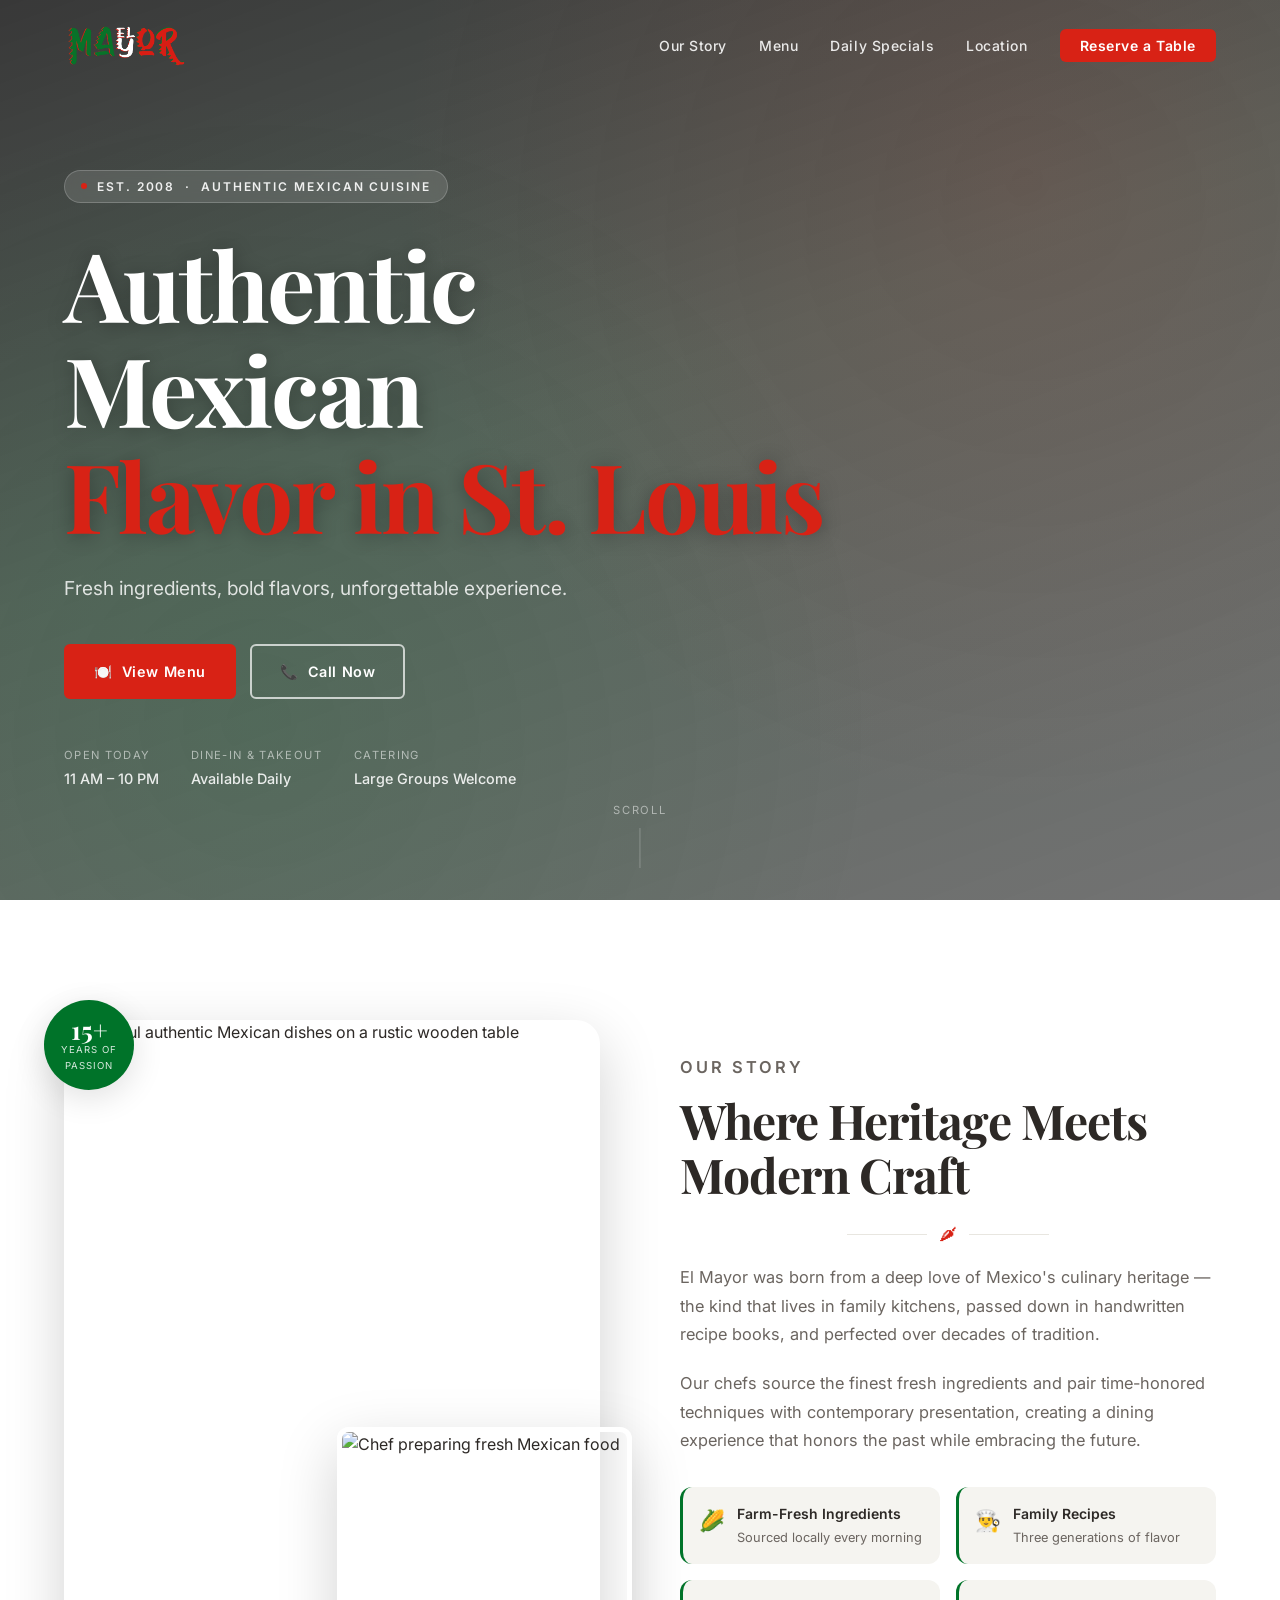
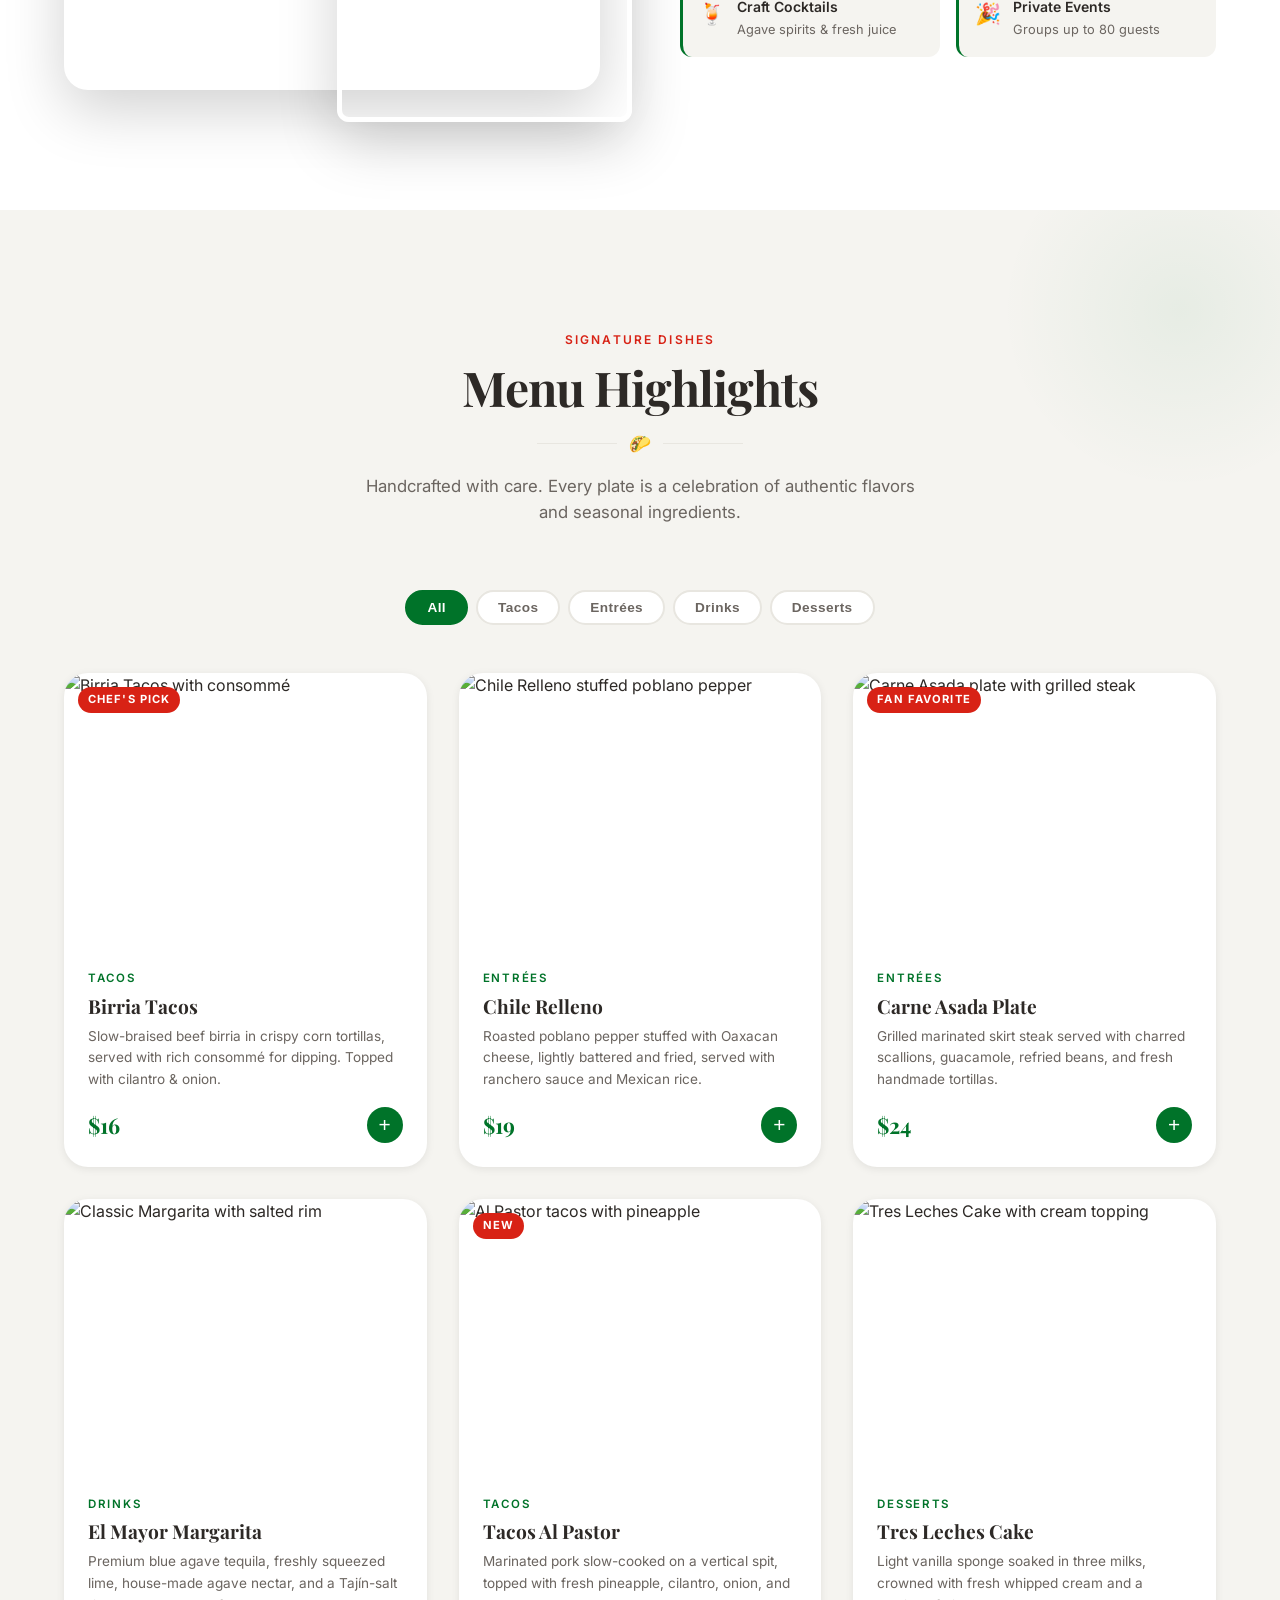
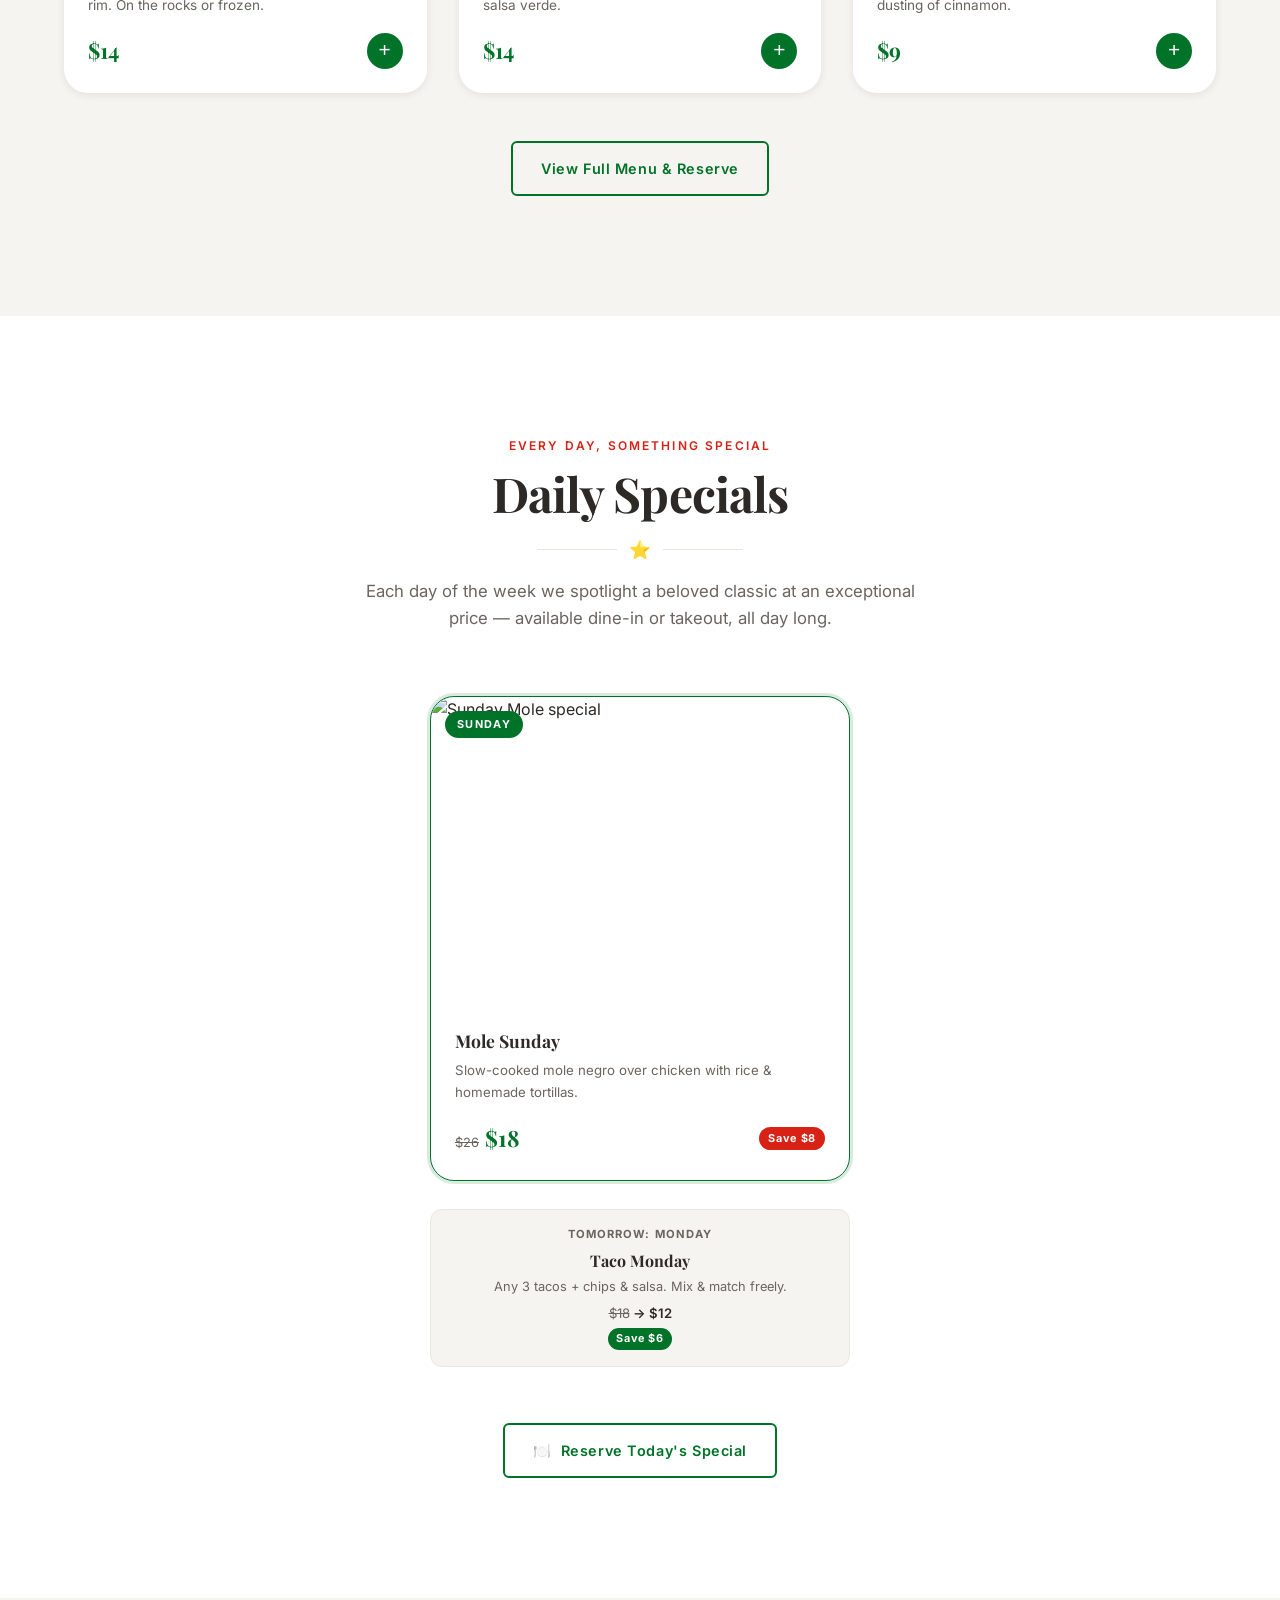
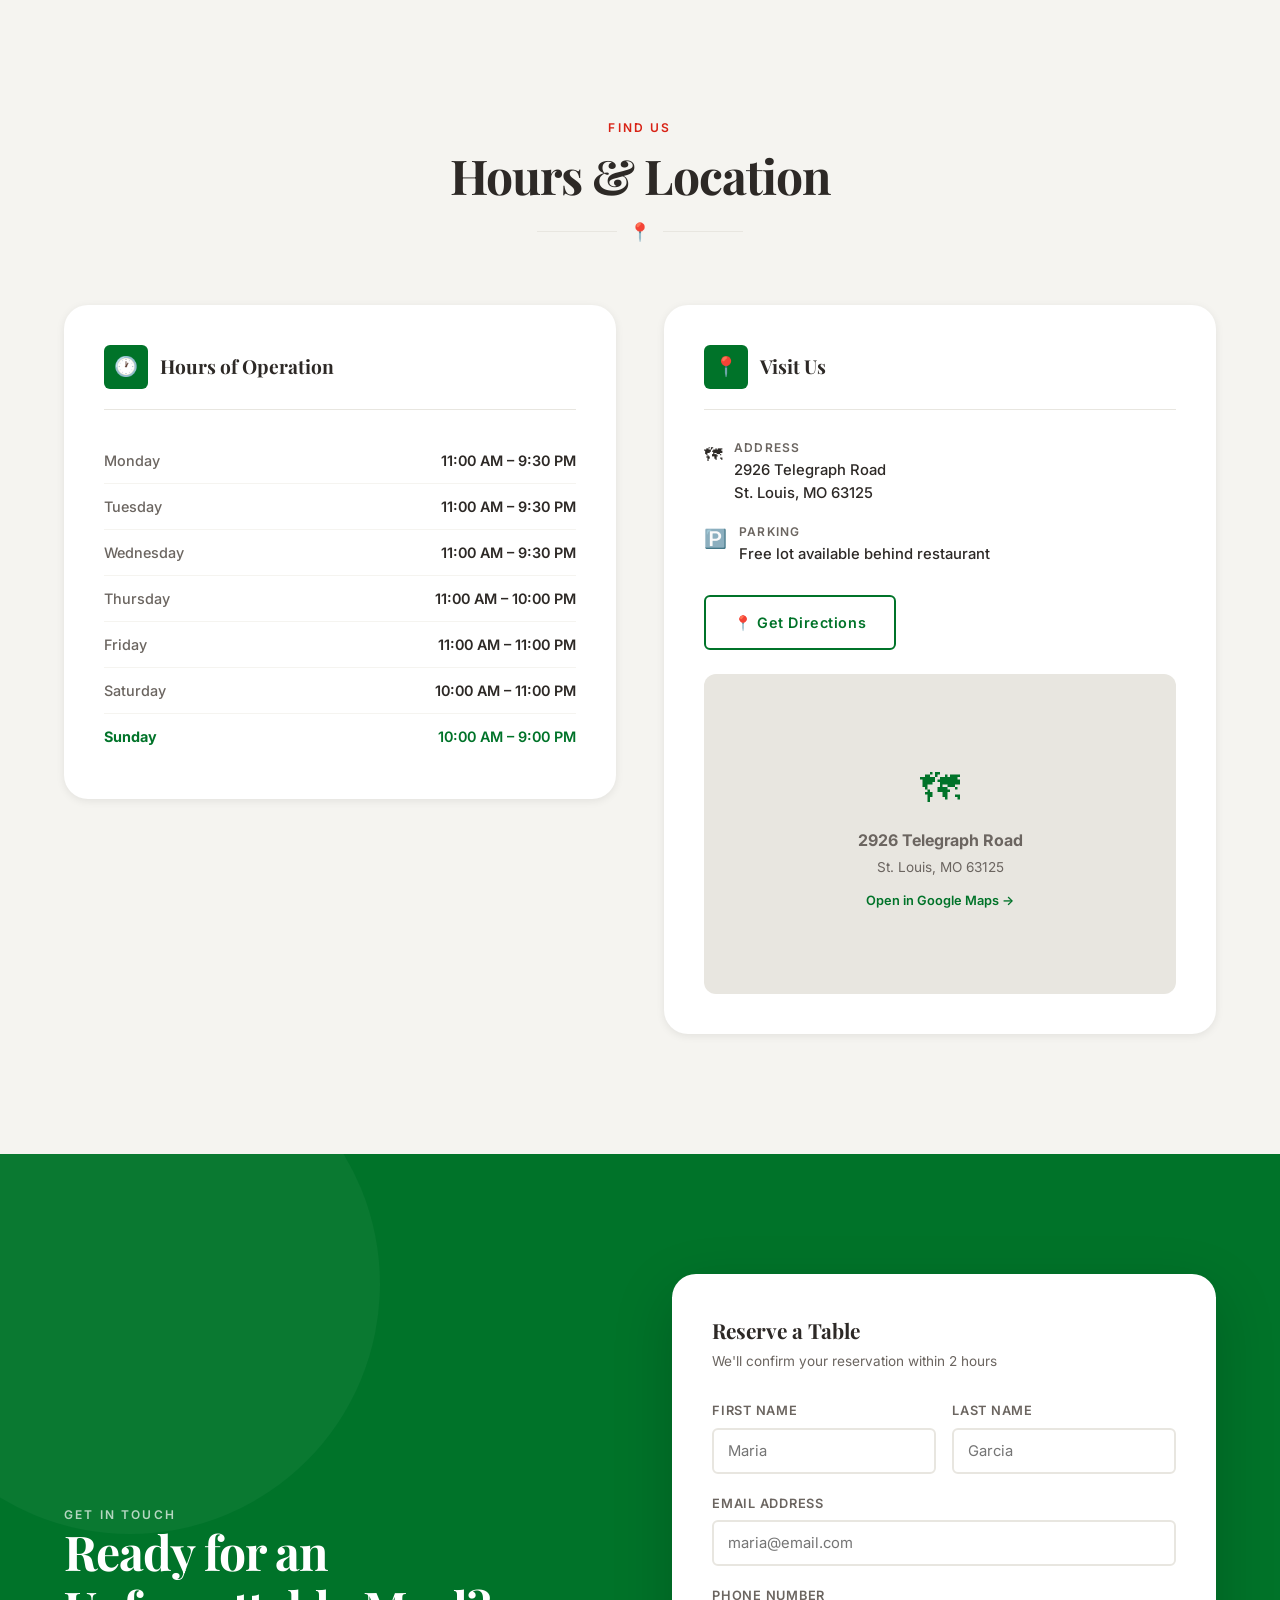
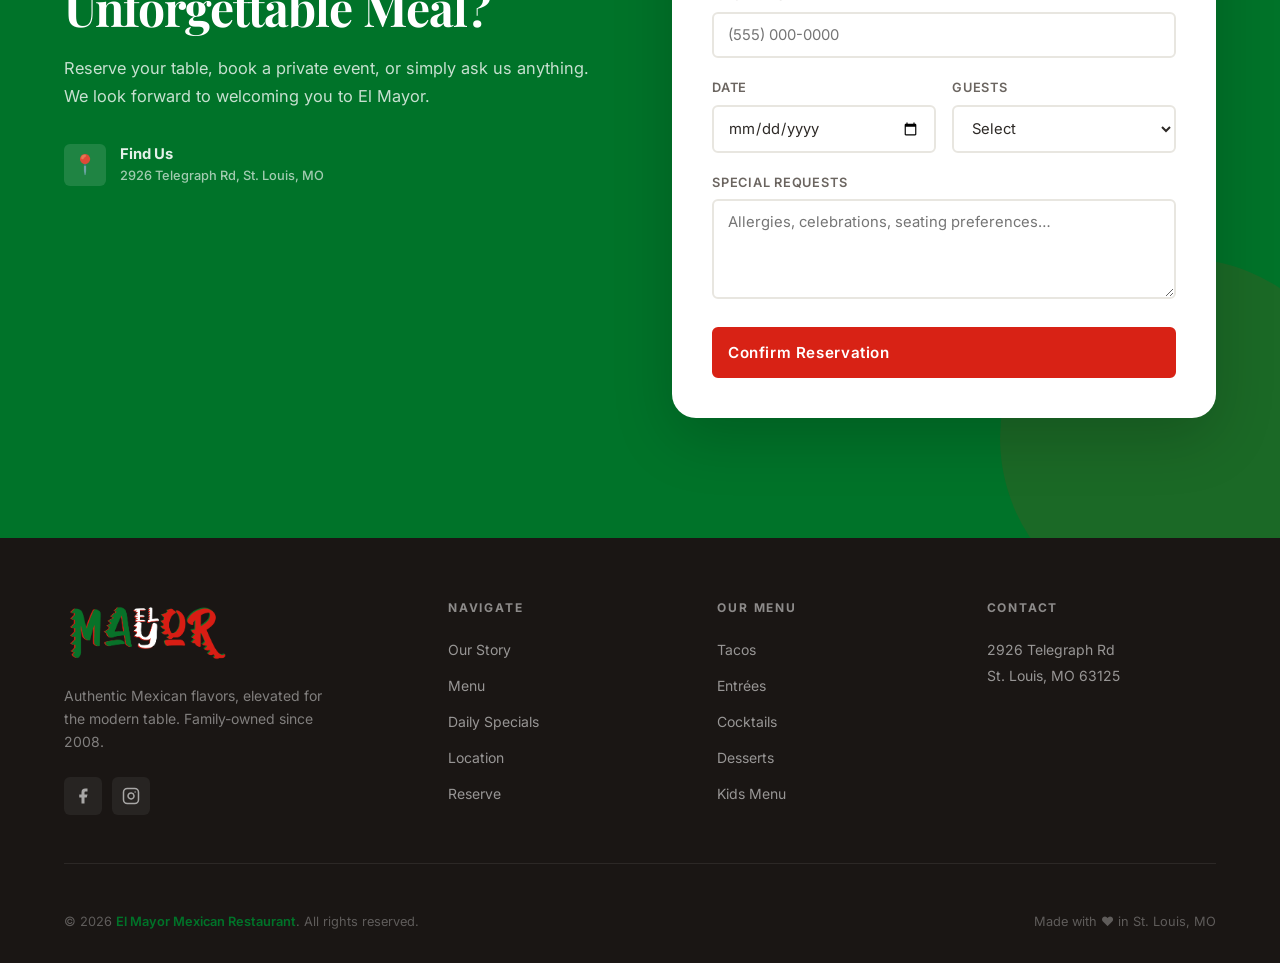
==== commit d0c12996: "Daily Specials: new images, show only today's card, tomorrow preview teaser Co-authored-by: oscararm" ====
--- a/index.html
+++ b/index.html
@@ -80,7 +80,7 @@
         </p>
 
         <div class="hero-actions">
-          <a href="#menu" class="btn btn-primary">
+          <a href="menu/" class="btn btn-primary">
             🍽️ &nbsp;View Menu
           </a>
           <a href="#contact" class="btn btn-secondary">
@@ -227,7 +227,7 @@
         <article class="menu-card reveal reveal-delay-1" data-category="tacos">
           <div class="menu-card-img-wrap">
             <img
-              src="https://images.unsplash.com/photo-1565299585323-38d6b0865b47?auto=format&fit=crop&w=600&q=80"
+              src="https://png.pngtree.com/thumb_back/fh260/background/20230611/pngtree-plate-of-tacos-topped-with-salsa-and-meat-image_2909555.jpg"
               alt="Birria Tacos with consommé"
               class="menu-card-img"
               loading="lazy"
@@ -249,7 +249,7 @@
         <article class="menu-card reveal reveal-delay-2" data-category="entrees">
           <div class="menu-card-img-wrap">
             <img
-              src="https://images.unsplash.com/photo-1512838243191-e81168acc60a?auto=format&fit=crop&w=600&q=80"
+              src="https://img.freepik.com/fotos-premium/chili-relleno-chiles-rellenos-queso_79295-6405.jpg"
               alt="Chile Relleno stuffed poblano pepper"
               class="menu-card-img"
               loading="lazy"
@@ -270,7 +270,7 @@
         <article class="menu-card reveal reveal-delay-3" data-category="entrees">
           <div class="menu-card-img-wrap">
             <img
-              src="https://images.unsplash.com/photo-1551504734-5ee1c4a1479b?auto=format&fit=crop&w=600&q=80"
+              src="https://www.shutterstock.com/image-photo/closeup-view-carne-asada-plate-260nw-2456275819.jpg"
               alt="Carne Asada plate with grilled steak"
               class="menu-card-img"
               loading="lazy"
@@ -313,7 +313,7 @@
         <article class="menu-card reveal reveal-delay-2" data-category="tacos">
           <div class="menu-card-img-wrap">
             <img
-              src="https://images.unsplash.com/photo-1611250188496-e966043a0629?auto=format&fit=crop&w=600&q=80"
+              src="https://media.istockphoto.com/id/1341594041/photo/tacos-al-pastor-traditional-mexican-food-with-onion-cilantro-pineapple-red-sauce-or-guacamole.jpg?s=612x612&amp;w=0&amp;k=20&amp;c=SMoIMM-M35APwkVRr5h_gz2cksHfN5chGtWwxaIbmA0="
               alt="Al Pastor tacos with pineapple"
               class="menu-card-img"
               loading="lazy"
@@ -429,7 +429,7 @@
         <article class="special-card reveal reveal-delay-3" data-day="wednesday">
           <div class="special-card-img-wrap">
             <img
-              src="https://images.unsplash.com/photo-1512838243191-e81168acc60a?auto=format&fit=crop&w=600&q=80"
+              src="https://popmenucloud.com/cdn-cgi/image/width=1920,height=1920,format=auto,fit=scale-down/odxvhfce/933eb6d2-1d2e-450e-8c34-57d99d130b44.jpg"
               alt="Enchilada Wednesday platter"
               class="special-card-img"
               loading="lazy"
@@ -452,7 +452,7 @@
         <article class="special-card reveal reveal-delay-1" data-day="thursday">
           <div class="special-card-img-wrap">
             <img
-              src="https://images.unsplash.com/photo-1556679343-c7306c1976bc?auto=format&fit=crop&w=600&q=80"
+              src="https://t4.ftcdn.net/jpg/08/02/49/93/360_F_802499381_MAJinyOnYvnKohWHq7536o0jTZqe6lP6.jpg"
               alt="Margarita Thursday cocktail"
               class="special-card-img"
               loading="lazy"
@@ -521,7 +521,7 @@
         <article class="special-card reveal reveal-delay-1" data-day="sunday">
           <div class="special-card-img-wrap">
             <img
-              src="https://images.unsplash.com/photo-1565299585323-38d6b0865b47?auto=format&fit=crop&w=600&q=80"
+              src="https://t3.ftcdn.net/jpg/01/15/97/30/360_F_115973049_paWQvEp3A50XdKQrSvhTmg6dKvvUOfR4.jpg"
               alt="Sunday Mole special"
               class="special-card-img"
               loading="lazy"
@@ -543,8 +543,11 @@
 
       </div><!-- /.specials-grid -->
 
+      <!-- Tomorrow's special teaser (populated by JS) -->
+      <div id="specials-tomorrow" class="specials-tomorrow-preview" aria-live="polite"></div>
+
       <div class="specials-cta reveal">
-        <a href="#contact" class="btn btn-outline-green">🍽️ &nbsp;Reserve Today's Special</a>
+        <a href="tel:+13143296055" class="btn btn-outline-green" aria-label="Call to reserve today's special at +1-314-329-6055">🍽️ &nbsp;Reserve Today's Special</a>
       </div>
 
     </div>
--- a/css/styles.css
+++ b/css/styles.css
@@ -768,12 +768,12 @@
 }
 
 .specials-grid {
-  display: grid;
-  grid-template-columns: repeat(4, 1fr);
-  gap: 1.75rem;
+  display: flex;
+  justify-content: center;
 }
 
 .special-card {
+  display: none;
   background: var(--white);
   border-radius: var(--radius-lg);
   overflow: hidden;
@@ -781,6 +781,8 @@
   border: 1px solid var(--gray-200);
   transition: all var(--transition);
   cursor: pointer;
+  width: 100%;
+  max-width: 420px;
 }
 
 .special-card:hover {
@@ -824,6 +826,7 @@
 }
 
 .special-card.today {
+  display: block;
   border-color: var(--green);
   box-shadow: 0 0 0 3px rgba(0,115,41,0.15);
 }
@@ -888,6 +891,68 @@
 .specials-cta {
   text-align: center;
   margin-top: 3.5rem;
+}
+
+/* ─── Tomorrow's special teaser ────────────────────────────── */
+.specials-tomorrow-preview {
+  margin: 1.75rem auto 0;
+  max-width: 420px;
+  background: var(--gray-100);
+  border-radius: var(--radius-md);
+  padding: 1rem 1.5rem;
+  text-align: center;
+  border: 1px solid var(--gray-200);
+}
+
+.specials-tomorrow-preview:empty {
+  display: none;
+}
+
+.specials-tomorrow-label {
+  font-size: 0.7rem;
+  font-weight: 700;
+  letter-spacing: 0.1em;
+  text-transform: uppercase;
+  color: var(--gray-600);
+  margin-bottom: 0.25rem;
+}
+
+.specials-tomorrow-name {
+  font-family: var(--font-display);
+  font-size: 1rem;
+  font-weight: 700;
+  color: var(--gray-800);
+  margin-bottom: 0.2rem;
+}
+
+.specials-tomorrow-desc {
+  font-size: 0.8rem;
+  color: var(--gray-600);
+  line-height: 1.5;
+  margin-bottom: 0.4rem;
+}
+
+.specials-tomorrow-prices {
+  font-size: 0.82rem;
+  color: var(--gray-800);
+  font-weight: 600;
+}
+
+.specials-tomorrow-prices s {
+  font-weight: 400;
+  color: var(--gray-600);
+}
+
+.specials-tomorrow-savings {
+  display: inline-block;
+  font-size: 0.68rem;
+  font-weight: 700;
+  letter-spacing: 0.06em;
+  color: var(--white);
+  background: var(--green);
+  padding: 2px 8px;
+  border-radius: 100px;
+  margin-top: 0.3rem;
 }
 
 /* ─── Hours & Location ──────────────────────────────────────── */
@@ -1330,7 +1395,6 @@
 /* ─── Responsive ─────────────────────────────────────────────── */
 @media (max-width: 1024px) {
   .menu-grid { grid-template-columns: repeat(2, 1fr); }
-  .specials-grid { grid-template-columns: repeat(3, 1fr); }
   .footer-grid { grid-template-columns: 1fr 1fr; }
 }
 
@@ -1338,7 +1402,6 @@
   .about-grid { grid-template-columns: 1fr; gap: 2.5rem; }
   .about-img-accent { display: none; }
   .about-badge { top: 12px; left: 12px; }
-  .specials-grid { grid-template-columns: repeat(2, 1fr); }
   .location-grid { grid-template-columns: 1fr; }
   .contact-inner { grid-template-columns: 1fr; gap: 2.5rem; }
 }
@@ -1349,12 +1412,11 @@
   .nav-links a { padding: 0.75rem 0; color: var(--gray-800) !important; border-bottom: 1px solid var(--gray-200); width: 100%; }
   .nav-links a:last-child { border-bottom: none; }
   .nav-toggle { display: flex; }
-  #navbar { position: relative; }
-  #navbar.scrolled { position: fixed; }
+  #navbar:not(.scrolled) { background: linear-gradient(180deg, rgba(0,0,0,0.45) 0%, transparent 100%); }
+  .nav-logo-img { filter: drop-shadow(0 1px 6px rgba(0,0,0,0.6)); }
 
   .menu-grid { grid-template-columns: 1fr; max-width: 420px; margin: 0 auto; }
   .about-features { grid-template-columns: 1fr; }
-  .specials-grid { grid-template-columns: repeat(2, 1fr); gap: 1.25rem; }
   .footer-grid { grid-template-columns: 1fr; gap: 2rem; }
   .footer-bottom { flex-direction: column; text-align: center; }
 
@@ -1370,7 +1432,6 @@
   .menu-card-body { padding: 1.25rem; }
   .location-card { padding: 1.75rem; }
   .contact-form-card { padding: 1.75rem; }
-  .specials-grid { grid-template-columns: 1fr; max-width: 380px; margin: 0 auto; }
 }
 
 /* ─── Accessibility ─────────────────────────────────────────── */
